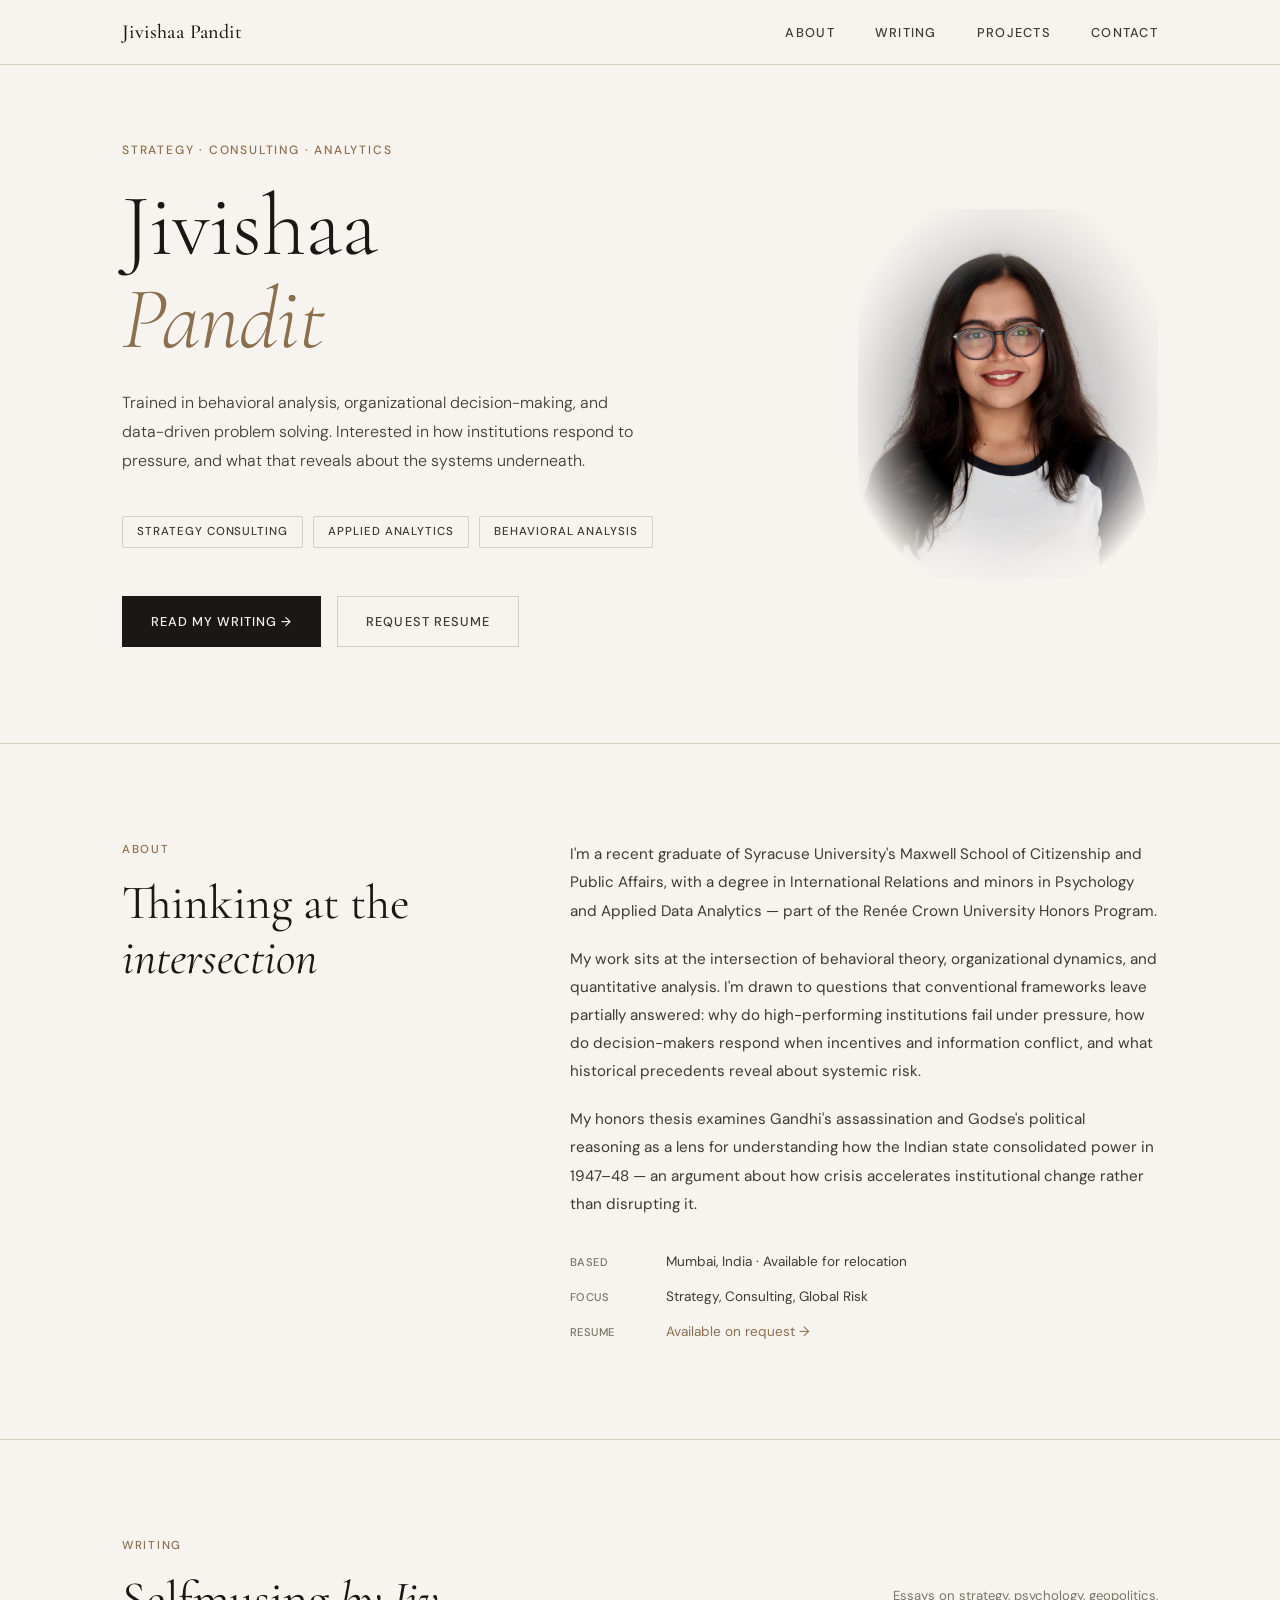
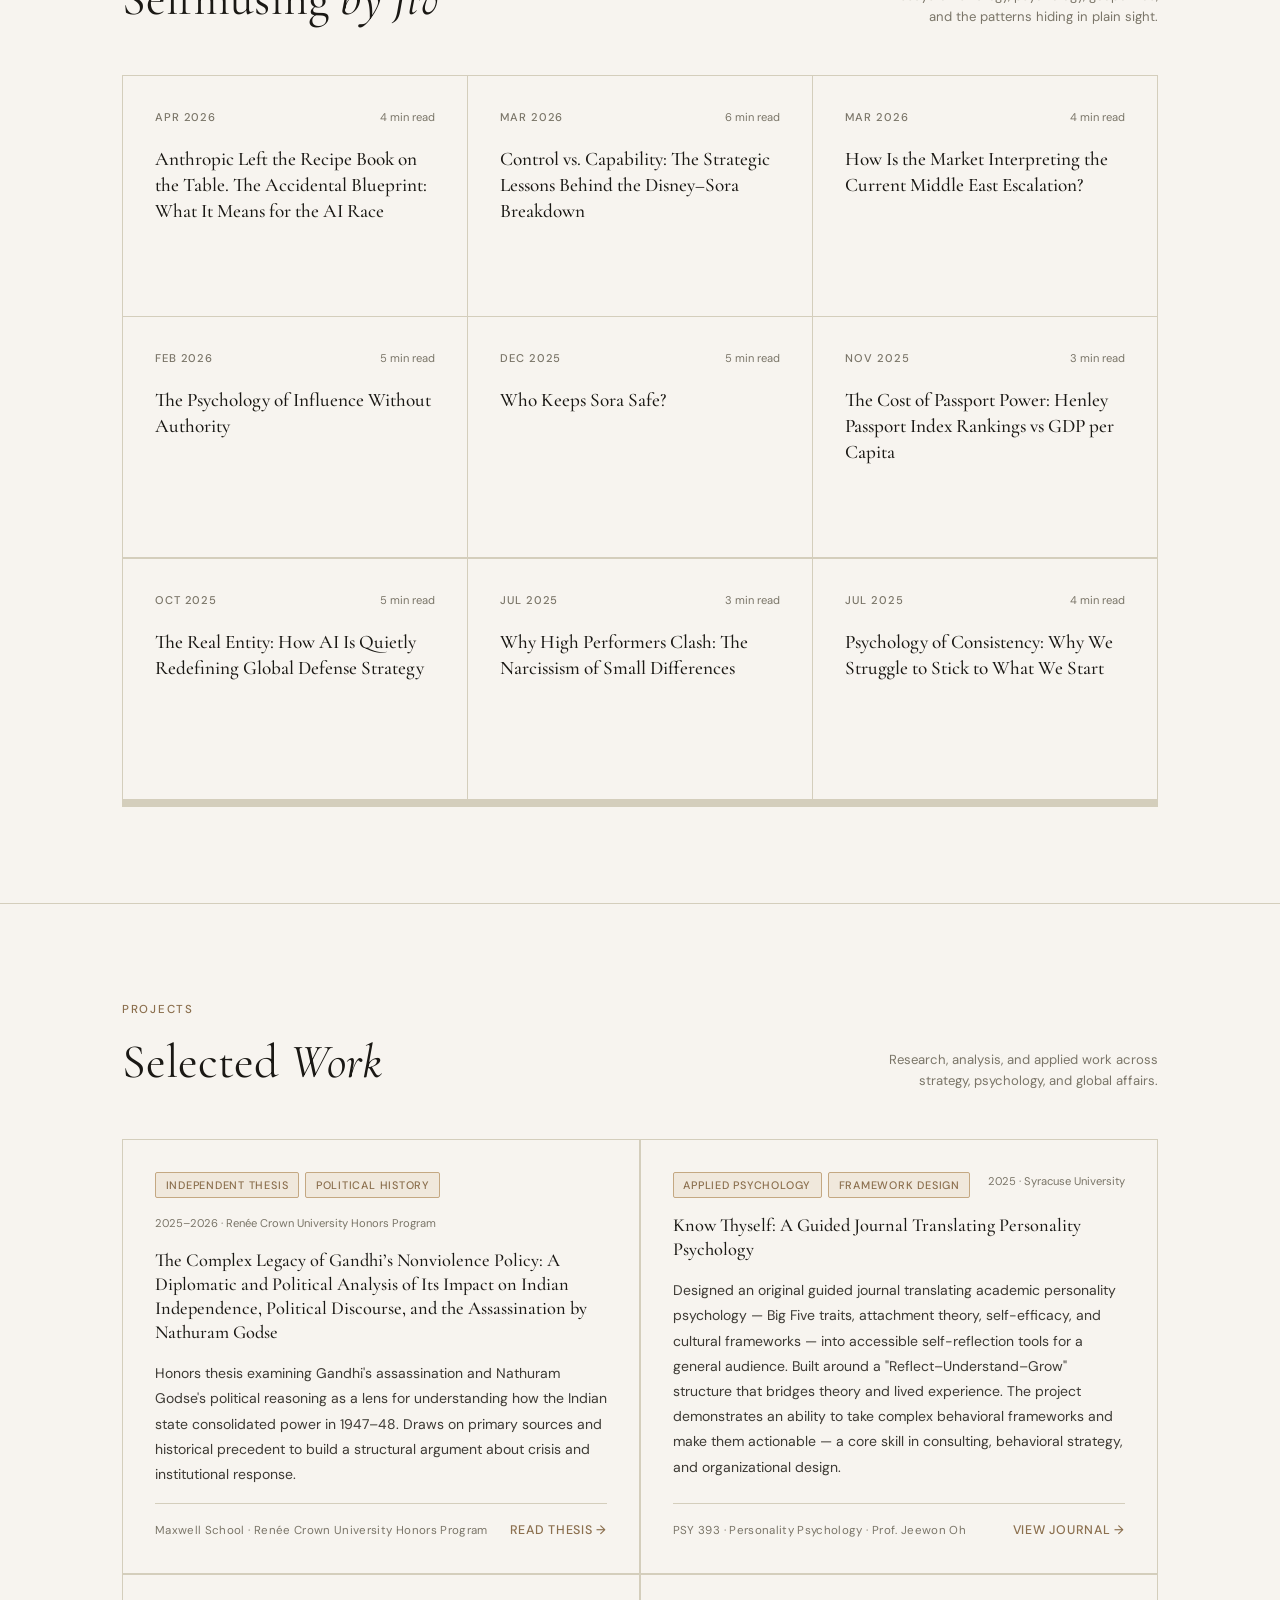
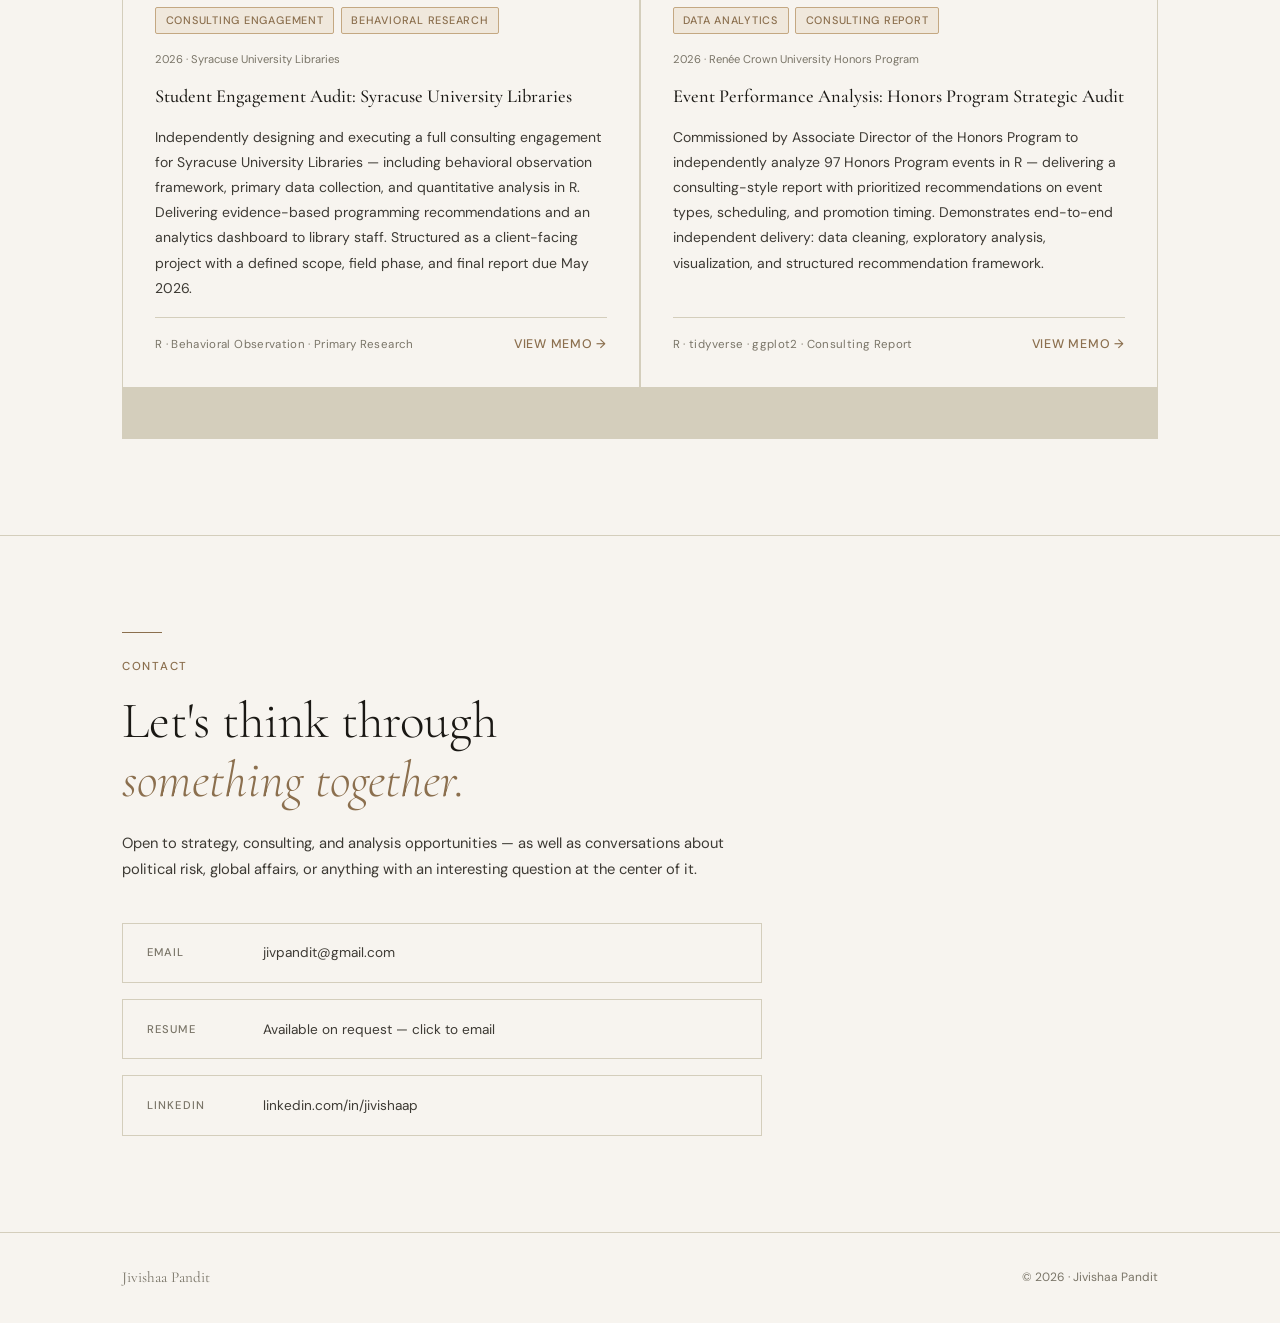
==== index.html @ 37dfadb3 "Update index.html" ====
<!DOCTYPE html>
<html lang="en">
<head>
  <meta charset="UTF-8" />
  <meta name="viewport" content="width=device-width, initial-scale=1.0" />
  <title>Jivishaa Pandit — Strategy, Consulting & Analytics</title>
  <meta name="description" content="Portfolio of Jivishaa Pandit — strategy, consulting, and global affairs analyst" />
  <link rel="stylesheet" href="style.css" />
</head>
<body>

  <!-- ── NAV ── -->
  <nav>
    <div class="nav-inner">
      <a class="nav-logo" href="index.html">Jivishaa Pandit</a>
      <ul class="nav-links">
        <li><a href="#about">About</a></li>
        <li><a href="#writing">Writing</a></li>
        <li><a href="#projects">Projects</a></li>
        <li><a href="#contact">Contact</a></li>
      </ul>
    </div>
  </nav>

  <!-- ── HERO ── -->
  <section id="hero">
    <div class="container">
      <div style="display:flex; align-items:center; gap:2rem; flex-wrap:wrap;">
      <div style="flex:1; min-width:280px;">
      <p class="hero-eyebrow fade-up" data-delay="0">Strategy · Consulting · Analytics</p>
      <h1 class="hero-name fade-up" data-delay="80">
        Jivishaa<br /><em>Pandit</em>
      </h1>
      <p class="hero-descriptor fade-up" data-delay="160">
        Trained in behavioral analysis, organizational decision-making, and data-driven problem solving. Interested in how institutions respond to pressure, and what that reveals about the systems underneath.
      </p>
      <div class="hero-tags fade-up" data-delay="220">
        <span class="tag">Strategy Consulting</span>
        <span class="tag">Applied Analytics</span>
        <span class="tag">Behavioral Analysis</span>
      </div>
      <div class="hero-cta fade-up" data-delay="280">
        <a href="#writing" class="btn-primary">Read My Writing →</a>
        <a href="mailto:jivpandit@gmail.com?subject=Resume%20Request%20%E2%80%94%20Jivishaa%20Pandit&body=Hi%20Jivishaa%2C%0A%0AI%20came%20across%20your%20portfolio%20and%20would%20love%20to%20see%20your%20resume." class="btn-secondary">Request Resume</a>
      </div>
      </div>
      <div style="flex-shrink:0; position:relative; width:300px; height:370px;">
        <img src="jivishaa_pandit_headshot_website.png" alt="Jivishaa Pandit" style="width:100%; height:100%; object-fit:cover; object-position: center 9%; display:block;">
        <div style="position:absolute; inset:0; background: radial-gradient(ellipse at center, transparent 45%, #F7F4EF 80%);"></div>
      </div>
      </div>
    </div>
  </section>

  <!-- ── ABOUT ── -->
  <section id="about">
    <div class="container">
      <div class="about-grid">
        <div class="about-left">
          <p class="section-label fade-up">About</p>
          <h2 class="section-title fade-up">Thinking at the<br /><em>intersection</em></h2>
        </div>
        <div class="about-body fade-up">
          <p>
            I'm a recent graduate of Syracuse University's Maxwell School of Citizenship and Public Affairs, with a degree in International Relations and minors in Psychology and Applied Data Analytics — part of the Renée Crown University Honors Program.
          </p>
          <p>
            My work sits at the intersection of behavioral theory, organizational dynamics, and quantitative analysis. I'm drawn to questions that conventional frameworks leave partially answered: why do high-performing institutions fail under pressure, how do decision-makers respond when incentives and information conflict, and what historical precedents reveal about systemic risk.
          </p>
          <p>
            My honors thesis examines Gandhi's assassination and Godse's political reasoning as a lens for understanding how the Indian state consolidated power in 1947–48 — an argument about how crisis accelerates institutional change rather than disrupting it.
          </p>
          <div class="about-meta">
            <div class="meta-item">
              <span class="meta-key">Based</span>
              <span class="meta-val">Mumbai, India · Available for relocation</span>
            </div>
            <div class="meta-item">
              <span class="meta-key">Focus</span>
              <span class="meta-val">Strategy, Consulting, Global Risk</span>
            </div>
            <div class="meta-item">
              <span class="meta-key">Resume</span>
              <span class="meta-val"><a href="mailto:jivpandit@gmail.com?subject=Resume%20Request%20%E2%80%94%20Jivishaa%20Pandit&body=Hi%20Jivishaa%2C%0A%0AI%20came%20across%20your%20portfolio%20and%20would%20love%20to%20see%20your%20resume." style="color: var(--accent); text-decoration: none;">Available on request →</a></span>
            </div>
          </div>
        </div>
      </div>
    </div>
  </section>

  <!-- ── WRITING ── -->
  <section id="writing">
    <div class="container">
      <div class="writing-header">
        <div class="writing-header-left">
          <p class="section-label">Writing</p>
          <h2 class="section-title">Selfmusing <em>by Jiv</em></h2>
        </div>
        <p style="font-size: 0.82rem; color: var(--ink-light); max-width: 280px; text-align: right; line-height: 1.6;">
          Essays on strategy, psychology, geopolitics, and the patterns hiding in plain sight.
        </p>
      </div>

      <!-- EQUAL-SIZE CARD GRID — ADD NEW POSTS HERE -->
      <div class="posts-grid-scroll">
      <div class="posts-grid">
        
        <a class="post-card" href="anthropic-accidental-blueprint.html">
          <div class="post-card-meta">
            <span class="post-date">Apr 2026</span>
            <span class="post-read-time">4 min read</span>
          </div>
          <h3 class="post-title">Anthropic Left the Recipe Book on the Table. The Accidental Blueprint: What It Means for the AI Race</h3>
          <span class="post-arrow">→</span>
        </a>
        
        <a class="post-card" href="disney-sora-breakdown.html">
          <div class="post-card-meta">
            <span class="post-date">Mar 2026</span>
            <span class="post-read-time">6 min read</span>
          </div>
          <h3 class="post-title">Control vs. Capability: The Strategic Lessons Behind the Disney–Sora Breakdown</h3>
          <span class="post-arrow">→</span>
        </a>

        <a class="post-card" href="middle-east-market.html">
          <div class="post-card-meta">
            <span class="post-date">Mar 2026</span>
            <span class="post-read-time">4 min read</span>
          </div>
          <h3 class="post-title">How Is the Market Interpreting the Current Middle East Escalation?</h3>
          <span class="post-arrow">→</span>
        </a>

        <a class="post-card" href="influence-without-authority.html">
          <div class="post-card-meta">
            <span class="post-date">Feb 2026</span>
            <span class="post-read-time">5 min read</span>
          </div>
          <h3 class="post-title">The Psychology of Influence Without Authority</h3>
          <span class="post-arrow">→</span>
        </a>

        <a class="post-card" href="who-keeps-sora-safe.html">
          <div class="post-card-meta">
            <span class="post-date">Dec 2025</span>
            <span class="post-read-time">5 min read</span>
          </div>
          <h3 class="post-title">Who Keeps Sora Safe?</h3>
          <span class="post-arrow">→</span>
        </a>

        <a class="post-card" href="passport-power.html">
          <div class="post-card-meta">
            <span class="post-date">Nov 2025</span>
            <span class="post-read-time">3 min read</span>
          </div>
          <h3 class="post-title">The Cost of Passport Power: Henley Passport Index Rankings vs GDP per Capita</h3>
          <span class="post-arrow">→</span>
        </a>

        <a class="post-card" href="ai-defense-strategy.html">
          <div class="post-card-meta">
            <span class="post-date">Oct 2025</span>
            <span class="post-read-time">5 min read</span>
          </div>
          <h3 class="post-title">The Real Entity: How AI Is Quietly Redefining Global Defense Strategy</h3>
          <span class="post-arrow">→</span>
        </a>

        <a class="post-card" href="high-performers-clash.html">
          <div class="post-card-meta">
            <span class="post-date">Jul 2025</span>
            <span class="post-read-time">3 min read</span>
          </div>
          <h3 class="post-title">Why High Performers Clash: The Narcissism of Small Differences</h3>
          <span class="post-arrow">→</span>
        </a>

        <a class="post-card" href="psychology-of-consistency.html">
          <div class="post-card-meta">
            <span class="post-date">Jul 2025</span>
            <span class="post-read-time">4 min read</span>
          </div>
          <h3 class="post-title">Psychology of Consistency: Why We Struggle to Stick to What We Start</h3>
          <span class="post-arrow">→</span>
        </a>

        <a class="post-card" href="data-science-decoded.html">
          <div class="post-card-meta">
            <span class="post-date">May 2025</span>
            <span class="post-read-time">2 min read</span>
          </div>
          <h3 class="post-title">Data Science Decoded: How It Shapes Your Day and Why I'm Hooked</h3>
          <span class="post-arrow">→</span>
        </a>

        <a class="post-card" href="sobhraj.html">
          <div class="post-card-meta">
            <span class="post-date">May 2025</span>
            <span class="post-read-time">4 min read</span>
          </div>
          <h3 class="post-title">Sobhraj's Game: How Flawed Systems Fuel Global Risk</h3>
          <span class="post-arrow">→</span>
        </a>

        <a class="post-card" href="why-i-started.html">
          <div class="post-card-meta">
            <span class="post-date">May 2025</span>
            <span class="post-read-time">1 min read</span>
          </div>
          <h3 class="post-title">Why I Started This Blog</h3>
          <span class="post-arrow">→</span>
        </a>
      
      </div>
      </div><!-- END POSTS GRID -->

    </div>
  </section>

  <!-- ── PROJECTS ── -->
  <section id="projects">
    <div class="container">
      <div class="writing-header">
        <div class="writing-header-left">
          <p class="section-label">Projects</p>
          <h2 class="section-title">Selected <em>Work</em></h2>
        </div>
        <p style="font-size: 0.82rem; color: var(--ink-light); max-width: 280px; text-align: right; line-height: 1.6;">
          Research, analysis, and applied work across strategy, psychology, and global affairs.
        </p>
      </div>
      
      <div class="projects-grid-scroll">
      <div class="projects-grid">
        
        <!-- PROJECT 1 — HONORS THESIS -->
        <div class="project-card fade-up">
          <div class="project-card-top">
            <div class="project-meta-row">
              <span class="project-tag">Independent Thesis</span>
              <span class="project-tag">Political History</span>
            </div>
            <span class="project-year">2025–2026 · Renée Crown University Honors Program</span>
          </div>
          <h3 class="project-title">The Complex Legacy of Gandhi’s Nonviolence Policy: A Diplomatic and Political Analysis of Its Impact on Indian Independence, Political Discourse, and the Assassination by Nathuram Godse</h3>
          <p class="project-desc">Honors thesis examining Gandhi's assassination and Nathuram Godse's political reasoning as a lens for understanding how the Indian state consolidated power in 1947–48. Draws on primary sources and historical precedent to build a structural argument about crisis and institutional response.</p>
          <div class="project-footer" style="display:flex; justify-content:space-between; align-items:center; flex-wrap:wrap; gap:0.5rem;">
            <span class="project-course">Maxwell School · Renée Crown University Honors Program</span>
            <a href="jivishaa-pandit-honors-senior-thesis.pdf" target="_blank" rel="noopener" class="project-link">Read Thesis →</a>
          </div>
        </div>

        <!-- PROJECT 2 — KNOW THYSELF -->
        <div class="project-card fade-up">
          <div class="project-card-top">
            <div class="project-meta-row">
              <span class="project-tag">Applied Psychology</span>
              <span class="project-tag">Framework Design</span>
            </div>
            <span class="project-year">2025 · Syracuse University</span>
          </div>
          <h3 class="project-title">Know Thyself: A Guided Journal Translating Personality Psychology</h3>
          <p class="project-desc">Designed an original guided journal translating academic personality psychology — Big Five traits, attachment theory, self-efficacy, and cultural frameworks — into accessible self-reflection tools for a general audience. Built around a "Reflect–Understand–Grow" structure that bridges theory and lived experience. The project demonstrates an ability to take complex behavioral frameworks and make them actionable — a core skill in consulting, behavioral strategy, and organizational design.</p>
          <div class="project-footer" style="display:flex; justify-content:space-between; align-items:center; flex-wrap:wrap; gap:0.5rem;">
            <span class="project-course">PSY 393 · Personality Psychology · Prof. Jeewon Oh</span>
            <a href="know-thyself-journal.pdf" target="_blank" rel="noopener" class="project-link">View Journal →</a>
          </div>
        </div>

        <!-- PROJECT 3 — LIBRARIES ENGAGEMENT AUDIT -->
        <div class="project-card fade-up">
          <div class="project-card-top">
            <div class="project-meta-row">
              <span class="project-tag">Consulting Engagement</span>
              <span class="project-tag">Behavioral Research</span>
            </div>
            <span class="project-year">2026 · Syracuse University Libraries</span>
          </div>
          <h3 class="project-title">Student Engagement Audit: Syracuse University Libraries</h3>
          <p class="project-desc">Independently designing and executing a full consulting engagement for Syracuse University Libraries — including behavioral observation framework, primary data collection, and quantitative analysis in R. Delivering evidence-based programming recommendations and an analytics dashboard to library staff. Structured as a client-facing project with a defined scope, field phase, and final report due May 2026.</p>
          <div class="project-footer" style="display:flex; justify-content:space-between; align-items:center; flex-wrap:wrap; gap:0.5rem;">
            <span class="project-course">R · Behavioral Observation · Primary Research</span>
            <a href="su-libraries-audit-memo.pdf" target="_blank" rel="noopener" class="project-link">View Memo →</a>
          </div>
        </div>
          
        <!-- PROJECT 4 — HONORS EVENT ANALYTICS -->
        <div class="project-card fade-up">
          <div class="project-card-top">
            <div class="project-meta-row">
              <span class="project-tag">Data Analytics</span>
              <span class="project-tag">Consulting Report</span>
            </div>
            <span class="project-year">2026 · Renée Crown University Honors Program</span>
          </div>
          <h3 class="project-title">Event Performance Analysis: Honors Program Strategic Audit</h3>
          <p class="project-desc">Commissioned by Associate Director of the Honors Program to independently analyze 97 Honors Program events in R — delivering a consulting-style report with prioritized recommendations on event types, scheduling, and promotion timing. Demonstrates end-to-end independent delivery: data cleaning, exploratory analysis, visualization, and structured recommendation framework.</p>
          <div class="project-footer" style="display:flex; justify-content:space-between; align-items:center; flex-wrap:wrap; gap:0.5rem;">
            <span class="project-course">R · tidyverse · ggplot2 · Consulting Report</span>
            <a href="honors-program-strategic-audit-memo.pdf" target="_blank" rel="noopener" class="project-link">View Memo →</a>
          </div>
        </div>

        <!-- PROJECT 5 — ARSENAL -->
        <div class="project-card fade-up">
          <div class="project-card-top">
            <div class="project-meta-row">
              <span class="project-tag">Data Analytics</span>
              <span class="project-tag">Sports Strategy</span>
            </div>
            <span class="project-year">2026 · Syracuse University</span>
          </div>
          <h3 class="project-title">Arsenal FC: Performance Analytics & Strategic Analysis</h3>
          <p class="project-desc">Applying data analytics and strategic frameworks to analyze Arsenal FC's performance patterns, competitive positioning, and decision-making. Project in progress.</p>
          <div class="project-footer">
            <span class="project-course">Applied Data Analytics</span>
          </div>
        </div>

        <!-- PROJECT 6 — CONSCIENTIOUSNESS -->
        <div class="project-card fade-up">
          <div class="project-card-top">
            <div class="project-meta-row">
              <span class="project-tag">Quantitative Research</span>
              <span class="project-tag">Organizational Behavior</span>
            </div>
            <span class="project-year">2026 · Syracuse University</span>
          </div>
          <h3 class="project-title">Conscientiousness & Work Outcomes: A Quantitative Study</h3>
          <p class="project-desc">Quantitative research examining the relationship between conscientiousness as a personality trait and measurable work outcomes — exploring implications for hiring, team composition, and organizational performance. Project in progress.</p>
          <div class="project-footer">
            <span class="project-course">Personality Psychology · Applied Analytics</span>
          </div>
        </div>

        <!-- PROJECT 7 — IST 414 -->
        <div class="project-card fade-up">
          <div class="project-card-top">
            <div class="project-meta-row">
              <span class="project-tag">Mixed-Methods Research</span>
              <span class="project-tag">Strategic Analysis</span>
            </div>
            <span class="project-year">2025 · Syracuse University</span>
          </div>
          <h3 class="project-title">AI as a Mental Health Aid: Is ChatGPT a Viable Therapeutic Tool?</h3>
          <p class="project-desc">Led a multi-phase research project examining whether ChatGPT can serve as a viable mental health aid. Conducted live behavioral observations and semi-structured interviews with 8 participants, performing thematic analysis to identify where AI creates value versus where it fails users. Key recommendation: a hybrid human-AI care model offers the highest-viability path for closing mental health access gaps, with AI positioned for triage and emotional regulation, not therapeutic replacement.</p>
          <div class="project-footer">
            <span class="project-course">IST 414 · Qualitative Research · Experimental Design · Thematic Analysis</span>
          </div>
        </div>

        <!-- PROJECT 8 — POLICY MEMO -->
        <div class="project-card fade-up">
          <div class="project-card-top">
            <div class="project-meta-row">
              <span class="project-tag">Policy Analysis</span>
              <span class="project-tag">Crisis Strategy</span>
            </div>
            <span class="project-year">2025 · Maxwell School</span>
          </div>
          <h3 class="project-title">Senkaku/Diaoyu Crisis: Dual-Track De-Escalation Strategy</h3>
          <p class="project-desc">Simulated as China's Ministry of Foreign Affairs team, developed a structured policy response to a scenario of maritime collision near the disputed Senkaku/Diaoyu Islands that resulted in the detention of thirteen Chinese fishermen. Proposed a dual-track strategy combining firm diplomatic protest with a cooperative crisis-management mechanism — balancing sovereignty claims, domestic nationalist pressure, and the risk of military escalation with Japan and the United States. Presented to Professor Chengzhi Yin (Assistant Professor, Political Science Department) with full justification of policy tools, trade-offs, and alternatives considered.</p>
          <div class="project-footer">
            <span class="project-course">Foreign Affairs Simulation · Diplomatic Strategy · IR Theory</span>
          </div>
        </div>
        
        <!-- PROJECT 9 — LUMIERE -->
        <div class="project-card fade-up">
          <div class="project-card-top">
            <div class="project-meta-row">
              <span class="project-tag">Independent Research</span>
              <span class="project-tag">Psychology</span>
            </div>
            <span class="project-year">2022 · Lumiere Education</span>
          </div>
          <h3 class="project-title">ODD/CD in Youth as Predictors of Adult Criminal Behavior</h3>
          <p class="project-desc">Conducted an independent literature review examining the psychological link between Oppositional Defiant Disorder, Conduct Disorder, and future criminal activity — exploring how childhood behavioral disorders, parenting dynamics, and systemic failures in criminal justice interact. Mentored by a researcher from the University of Oxford. Presented findings at the Lumiere Research Symposium. Argues that legal frameworks must evolve to account for mental health diagnosis in assessing criminal responsibility.</p>
          <div class="project-footer">
            <a href="https://youtu.be/EIYmjg9Sgow?si=wepLAY1d5FMeHIfd" target="_blank" rel="noopener" class="project-link">Watch Symposium Presentation →</a>
          </div>
        </div>
      </div>
      </div>
    </div>
  </section>

  <!-- ── CONTACT ── -->
  <section id="contact">
    <div class="container">
      <div class="contact-inner">
        <div class="rule fade-up"></div>
        <p class="section-label fade-up">Contact</p>
        <h2 class="contact-headline fade-up">Let's think through<br /><em>something together.</em></h2>
        <p class="contact-sub fade-up">
          Open to strategy, consulting, and analysis opportunities — as well as conversations about political risk, global affairs, or anything with an interesting question at the center of it.
        </p>
        <div class="contact-links fade-up">
          <!-- EMAIL — opens default mail app with your address pre-filled -->
          <a class="contact-row" href="mailto:jivpandit@gmail.com">
            <span class="contact-row-label">Email</span>
            <span class="contact-row-value">jivpandit@gmail.com</span>
          </a>
          <!-- RESUME REQUEST — opens mail with subject pre-filled -->
          <a class="contact-row" href="mailto:jivpandit@gmail.com?subject=Resume%20Request%20%E2%80%94%20Jivishaa%20Pandit&body=Hi%20Jivishaa%2C%0A%0AI%20came%20across%20your%20portfolio%20and%20would%20love%20to%20see%20your%20resume.">
            <span class="contact-row-label">Resume</span>
            <span class="contact-row-value">Available on request — click to email</span>
          </a>
          <!-- LINKEDIN -->
          <a class="contact-row" href="https://linkedin.com/in/jivishaap" target="_blank" rel="noopener">
            <span class="contact-row-label">LinkedIn</span>
            <span class="contact-row-value">linkedin.com/in/jivishaap</span>
          </a>
        </div>
      </div>
    </div>
  </section>

  <!-- ── FOOTER ── -->
  <footer>
    <div class="container">
      <div class="footer-inner">
        <span class="footer-name">Jivishaa Pandit</span>
        <span class="footer-copy">© 2026 · Jivishaa Pandit</span>
      </div>
    </div>
  </footer>

  <script src="main.js"></script>
</body>
</html>
---- style.css ----
/* ============================================
   JIVISHAA PANDIT — PORTFOLIO
   Design: Warm Ivory Editorial
   ============================================ */

@import url('https://fonts.googleapis.com/css2?family=Cormorant+Garamond:ital,wght@0,300;0,400;0,500;0,600;1,300;1,400&family=DM+Sans:wght@300;400;500&display=swap');

:root {
  --ivory: #F7F4EF;
  --ivory-dark: #EDE9E1;
  --ink: #1A1814;
  --ink-mid: #3D3A34;
  --ink-light: #7A7568;
  --accent: #8B6F4E;
  --accent-light: #C4A882;
  --accent-pale: #F0E8DC;
  --rule: #D4CEBC;
  --white: #FFFFFF;

  --font-display: 'Cormorant Garamond', Georgia, serif;
  --font-body: 'DM Sans', sans-serif;

  --max-width: 1100px;
  --section-gap: 6rem;
}

*, *::before, *::after {
  box-sizing: border-box;
  margin: 0;
  padding: 0;
}

html {
  scroll-behavior: smooth;
}

body {
  background: var(--ivory);
  color: var(--ink);
  font-family: var(--font-body);
  font-size: 16px;
  line-height: 1.7;
  -webkit-font-smoothing: antialiased;
}

/* ── UTILITY ── */
.container {
  max-width: var(--max-width);
  margin: 0 auto;
  padding: 0 2rem;
}

.rule {
  width: 40px;
  height: 1px;
  background: var(--accent);
  margin-bottom: 1.5rem;
}

/* ── NAV ── */
nav {
  position: fixed;
  top: 0;
  left: 0;
  right: 0;
  z-index: 100;
  background: rgba(247, 244, 239, 0.92);
  backdrop-filter: blur(8px);
  border-bottom: 1px solid var(--rule);
}

.nav-inner {
  max-width: var(--max-width);
  margin: 0 auto;
  padding: 0 2rem;
  height: 64px;
  display: flex;
  align-items: center;
  justify-content: space-between;
}

.nav-logo {
  font-family: var(--font-display);
  font-size: 1.25rem;
  font-weight: 500;
  color: var(--ink);
  text-decoration: none;
  letter-spacing: 0.02em;
}

.nav-links {
  display: flex;
  gap: 2.5rem;
  list-style: none;
}

.nav-links a {
  font-family: var(--font-body);
  font-size: 0.8rem;
  font-weight: 500;
  letter-spacing: 0.1em;
  text-transform: uppercase;
  color: var(--ink-mid);
  text-decoration: none;
  transition: color 0.2s;
}

.nav-links a:hover {
  color: var(--accent);
}

/* ── HERO ── */
#hero {
  padding-top: 140px;
  padding-bottom: var(--section-gap);
  border-bottom: 1px solid var(--rule);
}

.hero-eyebrow {
  font-family: var(--font-body);
  font-size: 0.75rem;
  font-weight: 500;
  letter-spacing: 0.15em;
  text-transform: uppercase;
  color: var(--accent);
  margin-bottom: 1.25rem;
}

.hero-name {
  font-family: var(--font-display);
  font-size: clamp(3rem, 7vw, 5.5rem);
  font-weight: 300;
  line-height: 1.05;
  letter-spacing: -0.01em;
  color: var(--ink);
  margin-bottom: 1.5rem;
}

.hero-name em {
  font-style: italic;
  color: var(--accent);
}

.hero-descriptor {
  font-family: var(--font-body);
  font-size: 1rem;
  font-weight: 300;
  color: var(--ink-mid);
  max-width: 520px;
  line-height: 1.8;
  margin-bottom: 2.5rem;
}

.hero-tags {
  display: flex;
  flex-wrap: wrap;
  gap: 0.6rem;
  margin-bottom: 3rem;
}

.tag {
  font-size: 0.72rem;
  font-weight: 500;
  letter-spacing: 0.08em;
  text-transform: uppercase;
  color: var(--ink-mid);
  border: 1px solid var(--rule);
  padding: 0.35rem 0.9rem;
  border-radius: 2px;
  background: transparent;
}

.hero-cta {
  display: flex;
  gap: 1rem;
  align-items: center;
  flex-wrap: wrap;
}

.btn-primary {
  display: inline-flex;
  align-items: center;
  gap: 0.5rem;
  background: var(--ink);
  color: var(--ivory);
  font-family: var(--font-body);
  font-size: 0.8rem;
  font-weight: 500;
  letter-spacing: 0.08em;
  text-transform: uppercase;
  text-decoration: none;
  padding: 0.85rem 1.75rem;
  border: 1px solid var(--ink);
  transition: background 0.2s, color 0.2s;
}

.btn-primary:hover {
  background: var(--accent);
  border-color: var(--accent);
}

.btn-secondary {
  display: inline-flex;
  align-items: center;
  gap: 0.5rem;
  background: transparent;
  color: var(--ink-mid);
  font-family: var(--font-body);
  font-size: 0.8rem;
  font-weight: 500;
  letter-spacing: 0.08em;
  text-transform: uppercase;
  text-decoration: none;
  padding: 0.85rem 1.75rem;
  border: 1px solid var(--rule);
  transition: border-color 0.2s, color 0.2s;
}

.btn-secondary:hover {
  border-color: var(--accent);
  color: var(--accent);
}

/* ── ABOUT ── */
#about {
  padding: var(--section-gap) 0;
  border-bottom: 1px solid var(--rule);
}

.about-grid {
  display: grid;
  grid-template-columns: 1fr 1.6fr;
  gap: 5rem;
  align-items: start;
}

.section-label {
  font-family: var(--font-body);
  font-size: 0.72rem;
  font-weight: 500;
  letter-spacing: 0.15em;
  text-transform: uppercase;
  color: var(--accent);
  margin-bottom: 1rem;
}

.section-title {
  font-family: var(--font-display);
  font-size: clamp(2rem, 4vw, 3rem);
  font-weight: 400;
  line-height: 1.15;
  color: var(--ink);
}

.section-title em {
  font-style: italic;
}

.about-body p {
  font-size: 0.95rem;
  color: var(--ink-mid);
  margin-bottom: 1.25rem;
  line-height: 1.85;
}

.about-meta {
  margin-top: 2rem;
  display: flex;
  flex-direction: column;
  gap: 0.75rem;
}

.meta-item {
  display: flex;
  gap: 1rem;
  align-items: baseline;
  font-size: 0.85rem;
}

.meta-key {
  font-weight: 500;
  letter-spacing: 0.05em;
  text-transform: uppercase;
  font-size: 0.7rem;
  color: var(--ink-light);
  min-width: 80px;
}

.meta-val {
  color: var(--ink-mid);
}

/* ── WRITING ── */
#writing {
  padding: var(--section-gap) 0;
  border-bottom: 1px solid var(--rule);
}

.writing-header {
  display: flex;
  justify-content: space-between;
  align-items: flex-end;
  margin-bottom: 3rem;
}

.writing-header-left .section-title {
  margin-top: 0.5rem;
}

.posts-grid-scroll {
  max-height: 732px;
  overflow-y: auto;
  border: 1.5px solid var(--rule);
  scrollbar-width: thin;
  scrollbar-color: var(--accent-light) var(--ivory-dark);
}

.posts-grid-scroll::-webkit-scrollbar {
  width: 6px;
}

.posts-grid-scroll::-webkit-scrollbar-track {
  background: var(--ivory-dark);
}

.posts-grid-scroll::-webkit-scrollbar-thumb {
  background: var(--accent-light);
  border-radius: 3px;
}

/* EQUAL SIZE CARDS GRID */
.posts-grid {
  display: grid;
  grid-template-columns: repeat(3, 1fr);
  gap: 1.5px;
  background: var(--rule);
}

.post-card {
  background: var(--ivory);
  padding: 2rem;
  text-decoration: none;
  color: inherit;
  display: flex;
  flex-direction: column;
  min-height: 240px;
  transition: background 0.2s;
  cursor: pointer;
}

.post-card:hover {
  background: var(--accent-pale);
}

.post-card:hover .post-arrow {
  opacity: 1;
  transform: translateX(4px);
}

.post-card-meta {
  display: flex;
  justify-content: space-between;
  align-items: center;
  margin-bottom: 1.25rem;
}

.post-date {
  font-size: 0.7rem;
  font-weight: 500;
  letter-spacing: 0.08em;
  text-transform: uppercase;
  color: var(--ink-light);
}

.post-read-time {
  font-size: 0.7rem;
  color: var(--ink-light);
}

.post-title {
  font-family: var(--font-display);
  font-size: 1.2rem;
  font-weight: 500;
  line-height: 1.35;
  color: var(--ink);
  flex: 1;
  margin-bottom: 1.5rem;
}

.post-arrow {
  align-self: flex-end;
  font-size: 1rem;
  color: var(--accent);
  opacity: 0;
  transition: opacity 0.2s, transform 0.2s;
}

/* ── CONTACT ── */
#contact {
  padding: var(--section-gap) 0;
}

.contact-inner {
  max-width: 640px;
}

.contact-headline {
  font-family: var(--font-display);
  font-size: clamp(2rem, 4vw, 3.25rem);
  font-weight: 300;
  line-height: 1.15;
  margin-bottom: 1.25rem;
  color: var(--ink);
}

.contact-headline em {
  font-style: italic;
  color: var(--accent);
}

.contact-sub {
  font-size: 0.92rem;
  color: var(--ink-mid);
  margin-bottom: 2.5rem;
  line-height: 1.8;
}

.contact-links {
  display: flex;
  flex-direction: column;
  gap: 1rem;
}

.contact-row {
  display: flex;
  align-items: center;
  gap: 1rem;
  padding: 1.1rem 1.5rem;
  border: 1px solid var(--rule);
  text-decoration: none;
  color: var(--ink-mid);
  font-size: 0.85rem;
  transition: border-color 0.2s, color 0.2s, background 0.2s;
}

.contact-row:hover {
  border-color: var(--accent);
  color: var(--ink);
  background: var(--accent-pale);
}

.contact-row-label {
  font-size: 0.7rem;
  font-weight: 500;
  letter-spacing: 0.1em;
  text-transform: uppercase;
  color: var(--ink-light);
  min-width: 100px;
}

.contact-row-value {
  font-family: var(--font-body);
}

/* ── FOOTER ── */
footer {
  border-top: 1px solid var(--rule);
  padding: 2rem 0;
}

.footer-inner {
  display: flex;
  justify-content: space-between;
  align-items: center;
}

.footer-name {
  font-family: var(--font-display);
  font-size: 0.95rem;
  color: var(--ink-light);
}

.footer-copy {
  font-size: 0.75rem;
  color: var(--ink-light);
}

/* ── POST PAGE ── */
.post-page-wrap {
  padding-top: 120px;
  padding-bottom: var(--section-gap);
  max-width: 720px;
  margin: 0 auto;
  padding-left: 2rem;
  padding-right: 2rem;
}

.post-back {
  display: inline-flex;
  align-items: center;
  gap: 0.4rem;
  font-size: 0.78rem;
  font-weight: 500;
  letter-spacing: 0.08em;
  text-transform: uppercase;
  color: var(--ink-light);
  text-decoration: none;
  margin-bottom: 3rem;
  transition: color 0.2s;
}

.post-back:hover {
  color: var(--accent);
}

.post-page-eyebrow {
  font-size: 0.72rem;
  font-weight: 500;
  letter-spacing: 0.12em;
  text-transform: uppercase;
  color: var(--accent);
  margin-bottom: 1rem;
}

.post-page-title {
  font-family: var(--font-display);
  font-size: clamp(2rem, 5vw, 3.25rem);
  font-weight: 400;
  line-height: 1.1;
  color: var(--ink);
  margin-bottom: 1.5rem;
}

.post-page-meta {
  display: flex;
  gap: 2rem;
  font-size: 0.78rem;
  color: var(--ink-light);
  padding-bottom: 2rem;
  border-bottom: 1px solid var(--rule);
  margin-bottom: 2.5rem;
}

.post-page-body {
  font-size: 1rem;
  line-height: 1.9;
  color: var(--ink-mid);
}

.post-page-body p {
  margin-bottom: 1.5rem;
}

.post-page-body h2 {
  font-family: var(--font-display);
  font-size: 1.6rem;
  font-weight: 500;
  color: var(--ink);
  margin: 2.5rem 0 1rem;
}

.post-page-body h3 {
  font-size: 1rem;
  font-weight: 500;
  color: var(--ink);
  text-transform: uppercase;
  letter-spacing: 0.06em;
  margin: 2rem 0 0.75rem;
}

.post-page-body blockquote {
  border-left: 2px solid var(--accent);
  padding-left: 1.5rem;
  margin: 2rem 0;
  font-family: var(--font-display);
  font-size: 1.3rem;
  font-style: italic;
  color: var(--ink);
  line-height: 1.5;
}

.post-nav {
  display: flex;
  justify-content: space-between;
  margin-top: 4rem;
  padding-top: 2rem;
  border-top: 1px solid var(--rule);
  gap: 1rem;
}

.post-nav a {
  font-size: 0.78rem;
  font-weight: 500;
  letter-spacing: 0.06em;
  text-transform: uppercase;
  color: var(--ink-mid);
  text-decoration: none;
  transition: color 0.2s;
}

.post-nav a:hover {
  color: var(--accent);
}

/* ── PROJECTS ── */
#projects {
  padding: var(--section-gap) 0;
  border-bottom: 1px solid var(--rule);
}

.projects-grid-scroll {
  max-height: 900px;
  overflow-y: auto;
  border: 1.5px solid var(--rule);
  scrollbar-width: thin;
  scrollbar-color: var(--accent-light) var(--ivory-dark);
  position: relative;
}

.projects-grid-scroll::-webkit-scrollbar {
  width: 6px;
}

.projects-grid-scroll::-webkit-scrollbar-track {
  background: var(--ivory-dark);
}

.projects-grid-scroll::-webkit-scrollbar-thumb {
  background: var(--accent-light);
  border-radius: 3px;
}

.projects-grid {
  display: grid;
  grid-template-columns: repeat(2, 1fr);
  gap: 1.5px;
  background: var(--rule);
}

.project-card {
  background: var(--ivory);
  padding: 2rem;
  display: flex;
  flex-direction: column;
  gap: 1rem;
  transition: background 0.2s;
}

.project-card:hover {
  background: var(--accent-pale);
}

.project-card-top {
  display: flex;
  justify-content: space-between;
  align-items: flex-start;
  gap: 1rem;
  flex-wrap: wrap;
}

.project-meta-row {
  display: flex;
  flex-wrap: wrap;
  gap: 0.4rem;
  align-items: center;
}

.project-tag {
  font-size: 0.68rem;
  font-weight: 500;
  letter-spacing: 0.07em;
  text-transform: uppercase;
  color: var(--accent);
  border: 1px solid var(--accent-light);
  padding: 0.2rem 0.6rem;
  border-radius: 2px;
  background: var(--accent-pale);
}

.project-status-badge {
  font-size: 0.68rem;
  font-weight: 500;
  letter-spacing: 0.07em;
  text-transform: uppercase;
  color: var(--ivory);
  background: var(--ink-mid);
  padding: 0.2rem 0.6rem;
  border-radius: 2px;
}

.project-year {
  font-size: 0.7rem;
  color: var(--ink-light);
  white-space: nowrap;
  flex-shrink: 0;
}

.project-title {
  font-family: var(--font-display);
  font-size: 1.15rem;
  font-weight: 500;
  line-height: 1.3;
  color: var(--ink);
}

.project-desc {
  font-size: 0.875rem;
  color: var(--ink-mid);
  line-height: 1.8;
  flex: 1;
}

.project-footer {
  margin-top: auto;
  padding-top: 1rem;
  border-top: 1px solid var(--rule);
}

.project-course {
  font-size: 0.72rem;
  color: var(--ink-light);
  letter-spacing: 0.03em;
}

.project-link {
  font-size: 0.78rem;
  font-weight: 500;
  letter-spacing: 0.06em;
  text-transform: uppercase;
  color: var(--accent);
  text-decoration: none;
  transition: color 0.2s;
}

.project-link:hover {
  color: var(--ink);
}

@media (max-width: 800px) {
  .projects-grid {
    grid-template-columns: 1fr;
  }
}

/* ── ANIMATIONS ── */
.fade-up {
  opacity: 0;
  transform: translateY(20px);
  transition: opacity 0.6s ease, transform 0.6s ease;
}

.fade-up.visible {
  opacity: 1;
  transform: translateY(0);
}

/* ── RESPONSIVE ── */
@media (max-width: 900px) {
  .about-grid {
    grid-template-columns: 1fr;
    gap: 2.5rem;
  }
  .posts-grid {
    grid-template-columns: repeat(2, 1fr);
  }
  .writing-header {
    flex-direction: column;
    align-items: flex-start;
    gap: 1rem;
  }
}

@media (max-width: 600px) {
  .posts-grid {
    grid-template-columns: 1fr;
  }
  .nav-links {
    gap: 1.5rem;
  }
  .footer-inner {
    flex-direction: column;
    gap: 0.5rem;
    text-align: center;
  }
}
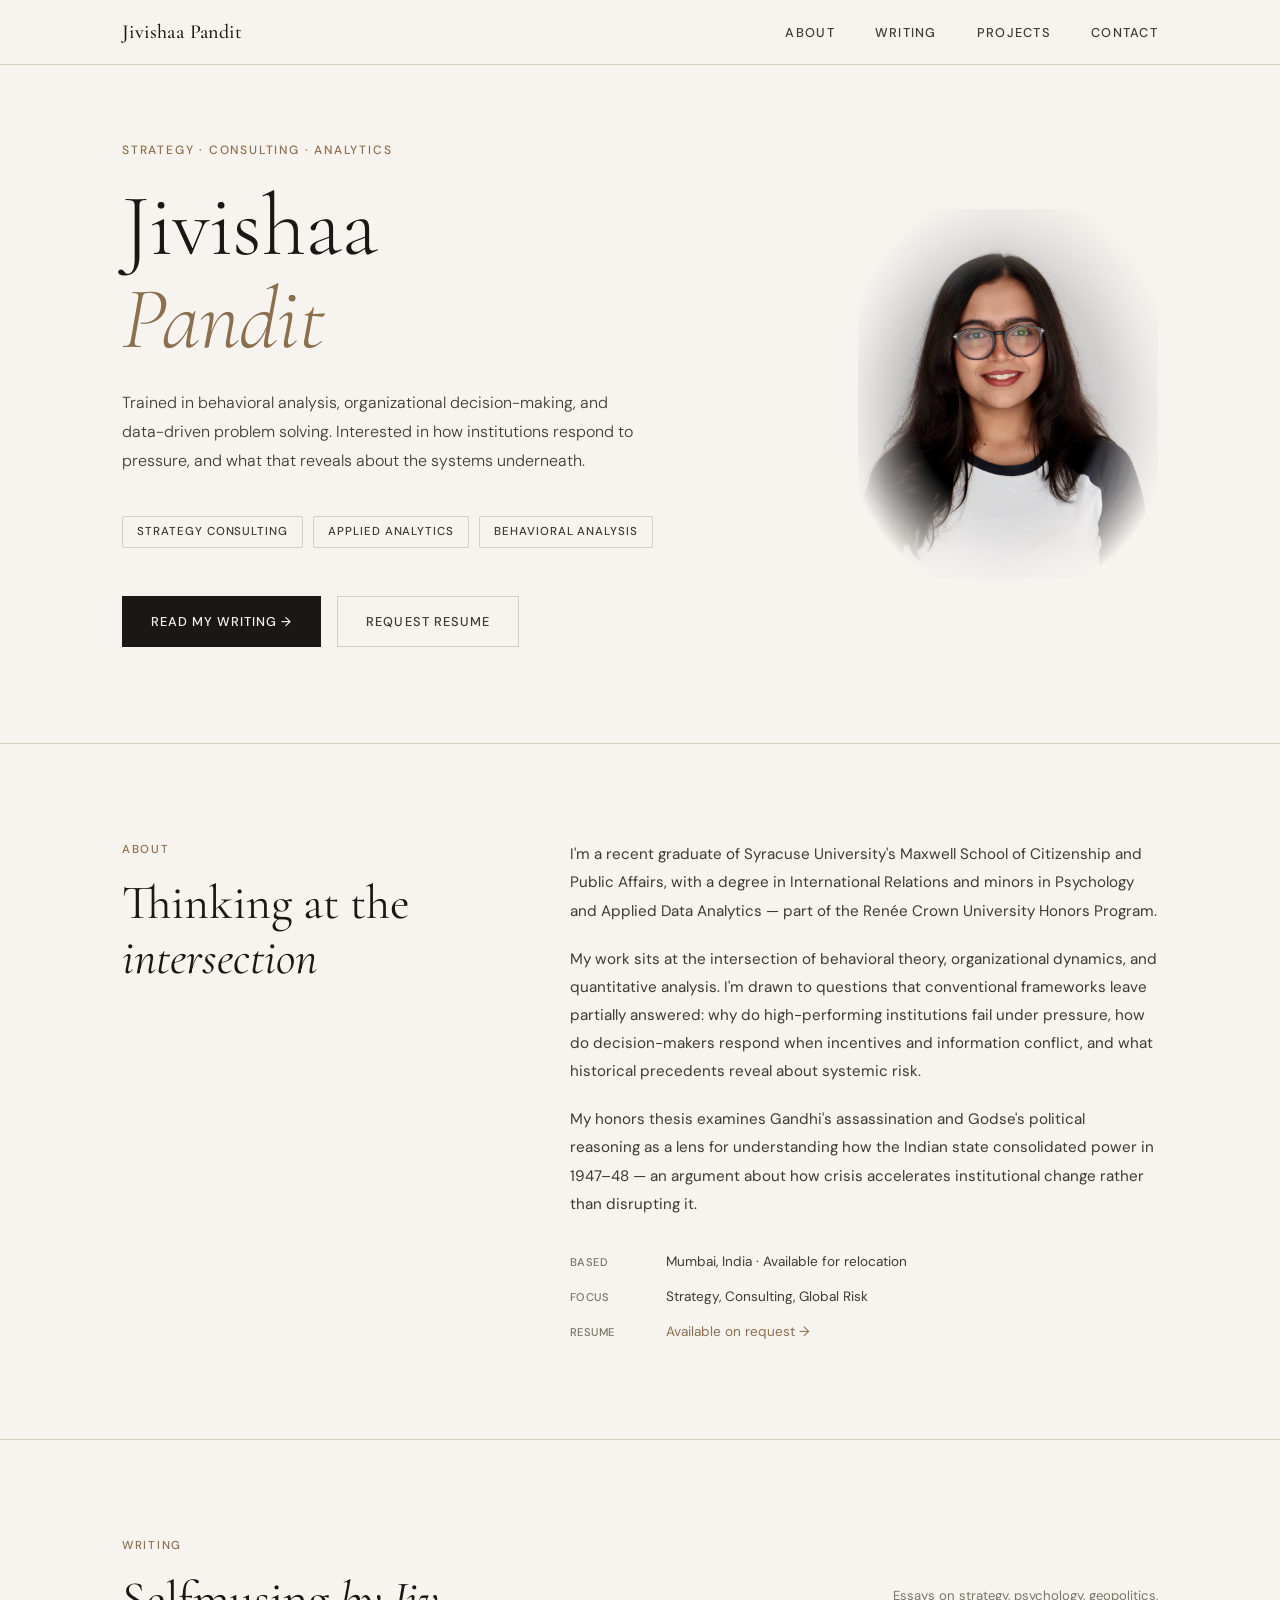
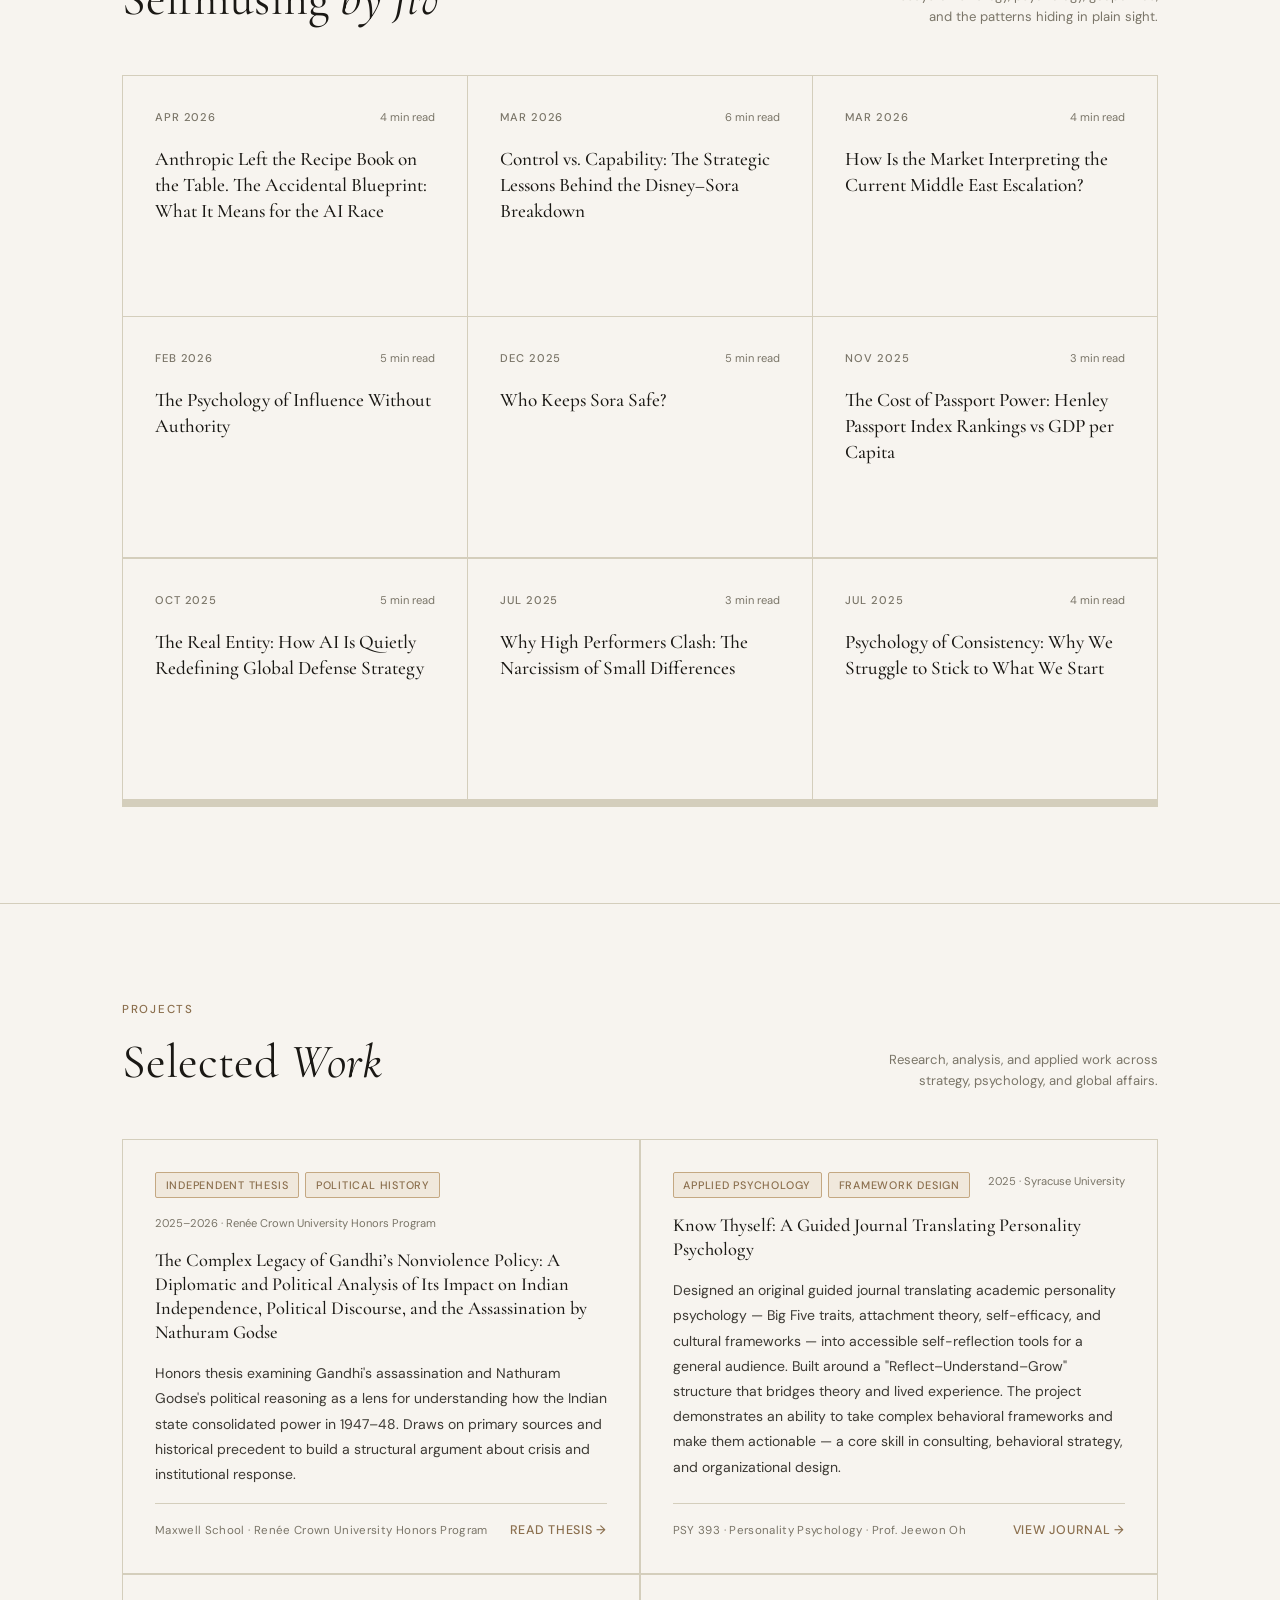
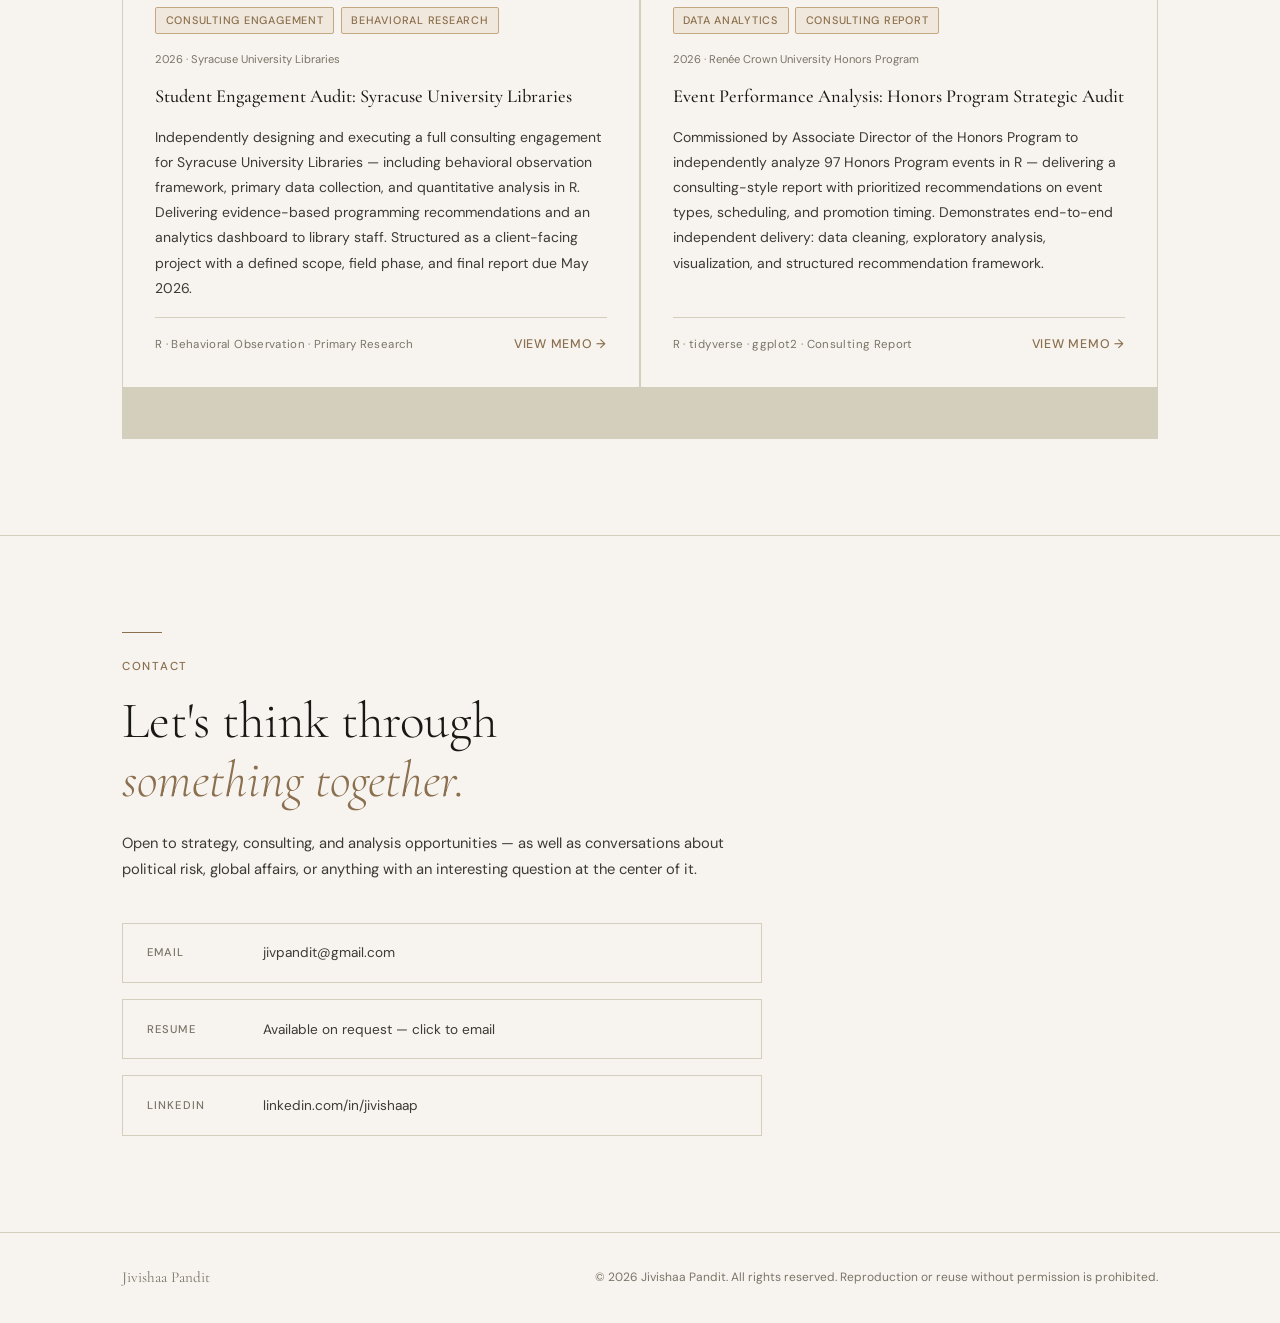
==== commit 1853978f: "Update index.html" ====
--- a/index.html
+++ b/index.html
@@ -315,8 +315,9 @@
           </div>
           <h3 class="project-title">Arsenal FC: Performance Analytics & Strategic Analysis</h3>
           <p class="project-desc">Applying data analytics and strategic frameworks to analyze Arsenal FC's performance patterns, competitive positioning, and decision-making. Project in progress.</p>
-          <div class="project-footer">
+          <div class="project-footer" style="display:flex; justify-content:space-between; align-items:center; flex-wrap:wrap; gap:0.5rem;">
             <span class="project-course">Applied Data Analytics</span>
+            <a href="arsenal-strategic-analysis-jivishaa-pandit.pdf" target="_blank" rel="noopener" class="project-link">View Poster →</a>
           </div>
         </div>
 
@@ -424,7 +425,7 @@
     <div class="container">
       <div class="footer-inner">
         <span class="footer-name">Jivishaa Pandit</span>
-        <span class="footer-copy">© 2026 · Jivishaa Pandit</span>
+        <span class="footer-copy">© 2026 Jivishaa Pandit. All rights reserved. Reproduction or reuse without permission is prohibited.</span>
       </div>
     </div>
   </footer>
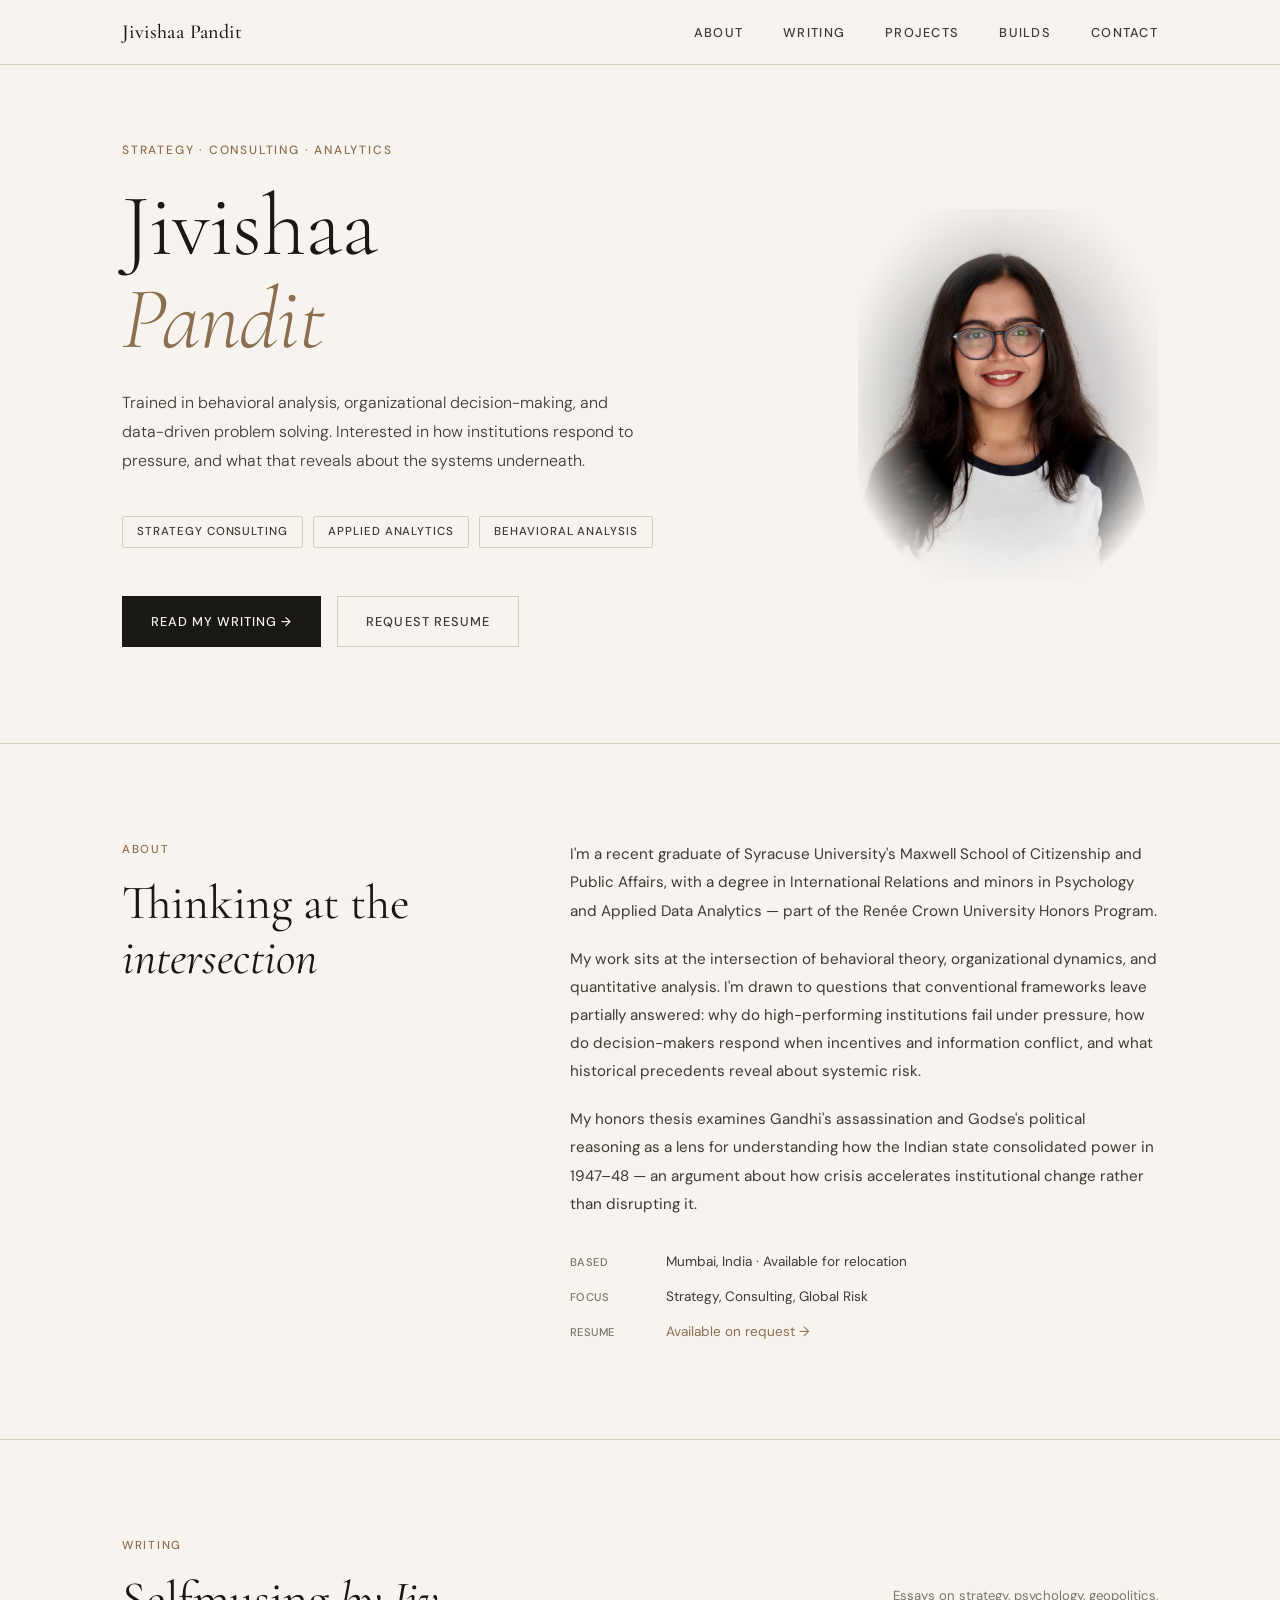
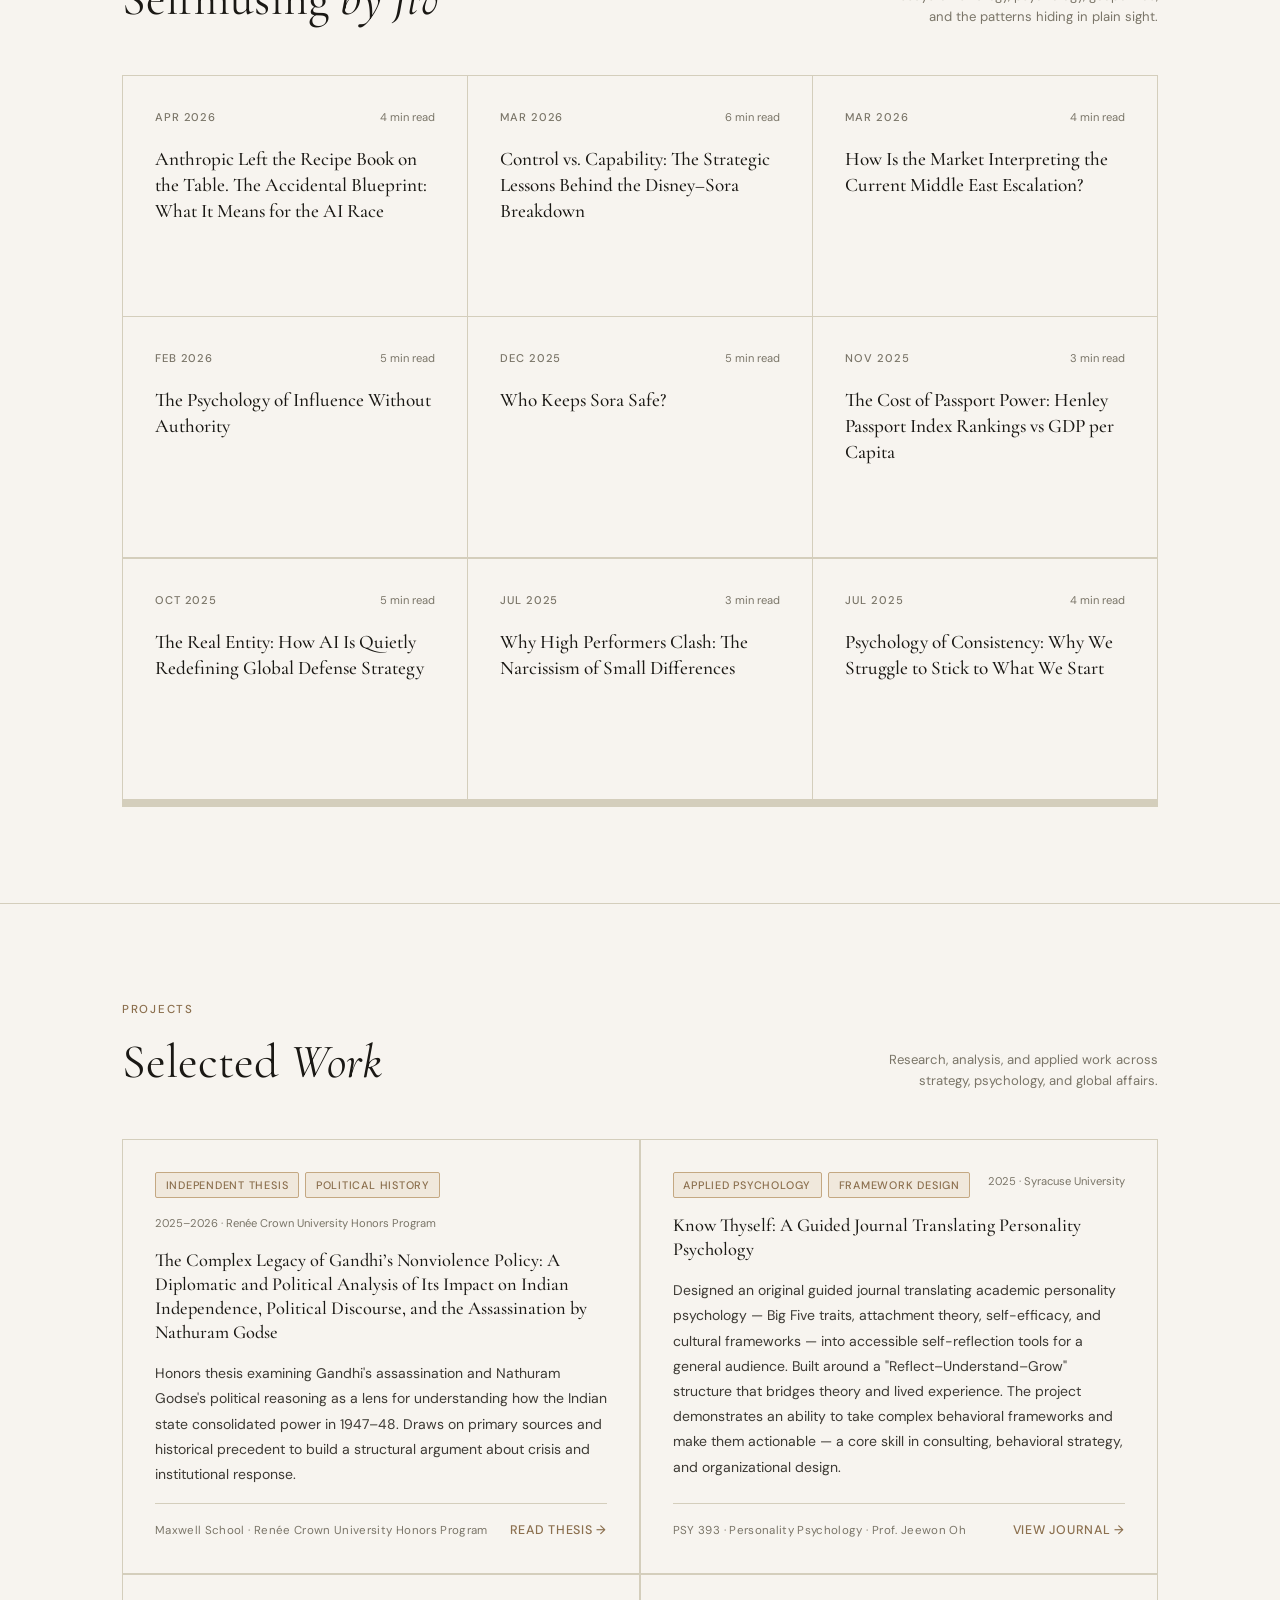
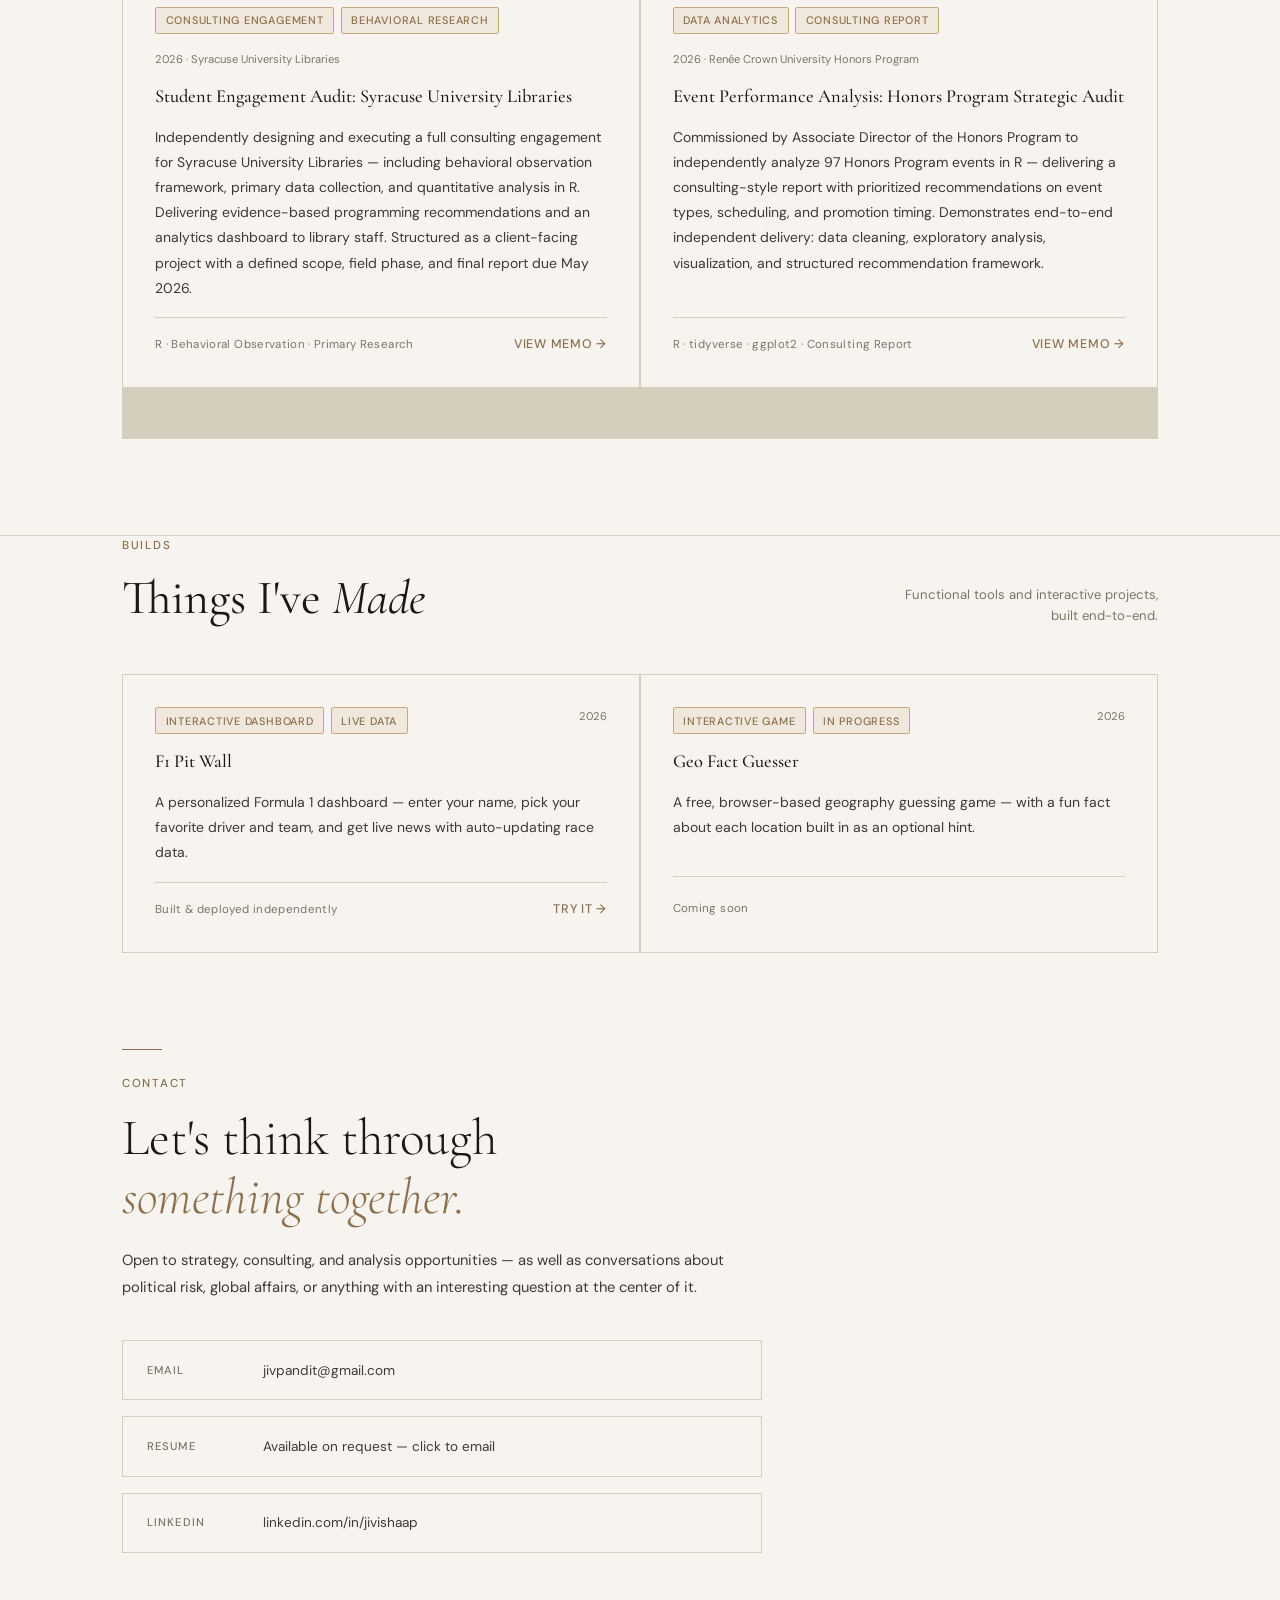
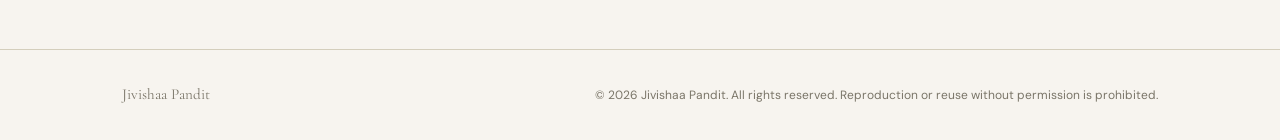
==== commit 249717ad: "Update index.html" ====
--- a/index.html
+++ b/index.html
@@ -17,6 +17,7 @@
         <li><a href="#about">About</a></li>
         <li><a href="#writing">Writing</a></li>
         <li><a href="#projects">Projects</a></li>
+        <li><a href="#builds">Builds</a></li>
         <li><a href="#contact">Contact</a></li>
       </ul>
     </div>
@@ -384,6 +385,60 @@
             <a href="https://youtu.be/EIYmjg9Sgow?si=wepLAY1d5FMeHIfd" target="_blank" rel="noopener" class="project-link">Watch Symposium Presentation →</a>
           </div>
         </div>
+      </div>
+      </div>
+    </div>
+  </section>
+
+  <!-- ── BUILDS ── -->
+  <section id="builds">
+    <div class="container">
+      <div class="writing-header">
+        <div class="writing-header-left">
+          <p class="section-label">Builds</p>
+          <h2 class="section-title">Things I've <em>Made</em></h2>
+        </div>
+        <p style="font-size: 0.82rem; color: var(--ink-light); max-width: 280px; text-align: right; line-height: 1.6;">
+          Functional tools and interactive projects, built end-to-end.
+        </p>
+      </div>
+
+      <div class="projects-grid-scroll">
+      <div class="projects-grid">
+
+        <!-- BUILD 1 — F1 PIT WALL -->
+        <div class="project-card fade-up">
+          <div class="project-card-top">
+            <div class="project-meta-row">
+              <span class="project-tag">Interactive Dashboard</span>
+              <span class="project-tag">Live Data</span>
+            </div>
+            <span class="project-year">2026</span>
+          </div>
+          <h3 class="project-title">F1 Pit Wall</h3>
+          <p class="project-desc">A personalized Formula 1 dashboard — enter your name, pick your favorite driver and team, and get live news with auto-updating race data.</p>
+          <div class="project-footer" style="display:flex; justify-content:space-between; align-items:center; flex-wrap:wrap; gap:0.5rem;">
+            <span class="project-course">Built & deployed independently</span>
+            <a href="https://f1-pit-wall-three.vercel.app/" target="_blank" rel="noopener" class="project-link">Try it →</a>
+          </div>
+        </div>
+
+        <!-- BUILD 2 — GEO GUESSER (placeholder, swap link in when live) -->
+        <div class="project-card fade-up">
+          <div class="project-card-top">
+            <div class="project-meta-row">
+              <span class="project-tag">Interactive Game</span>
+              <span class="project-tag">In Progress</span>
+            </div>
+            <span class="project-year">2026</span>
+          </div>
+          <h3 class="project-title">Geo Fact Guesser</h3>
+          <p class="project-desc">A free, browser-based geography guessing game — with a fun fact about each location built in as an optional hint.</p>
+          <div class="project-footer">
+            <span class="project-course">Coming soon</span>
+          </div>
+        </div>
+
       </div>
       </div>
     </div>
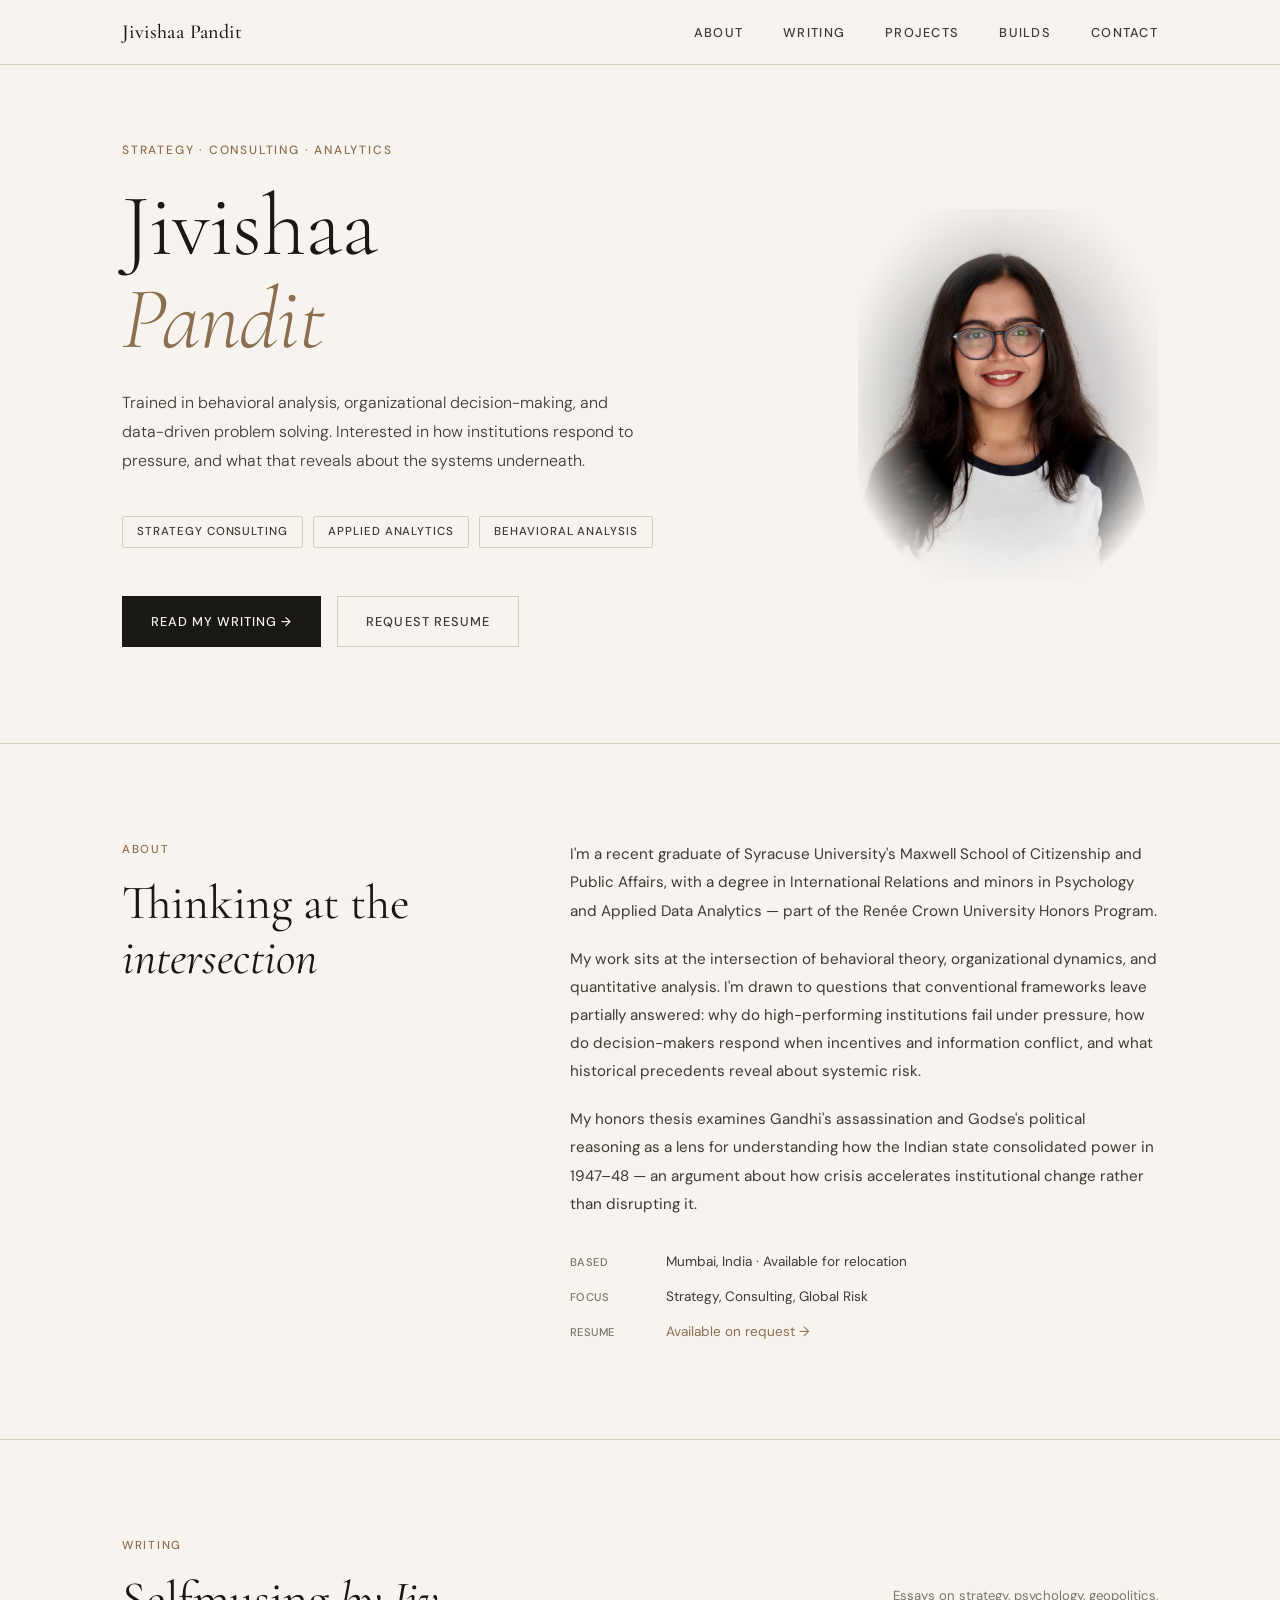
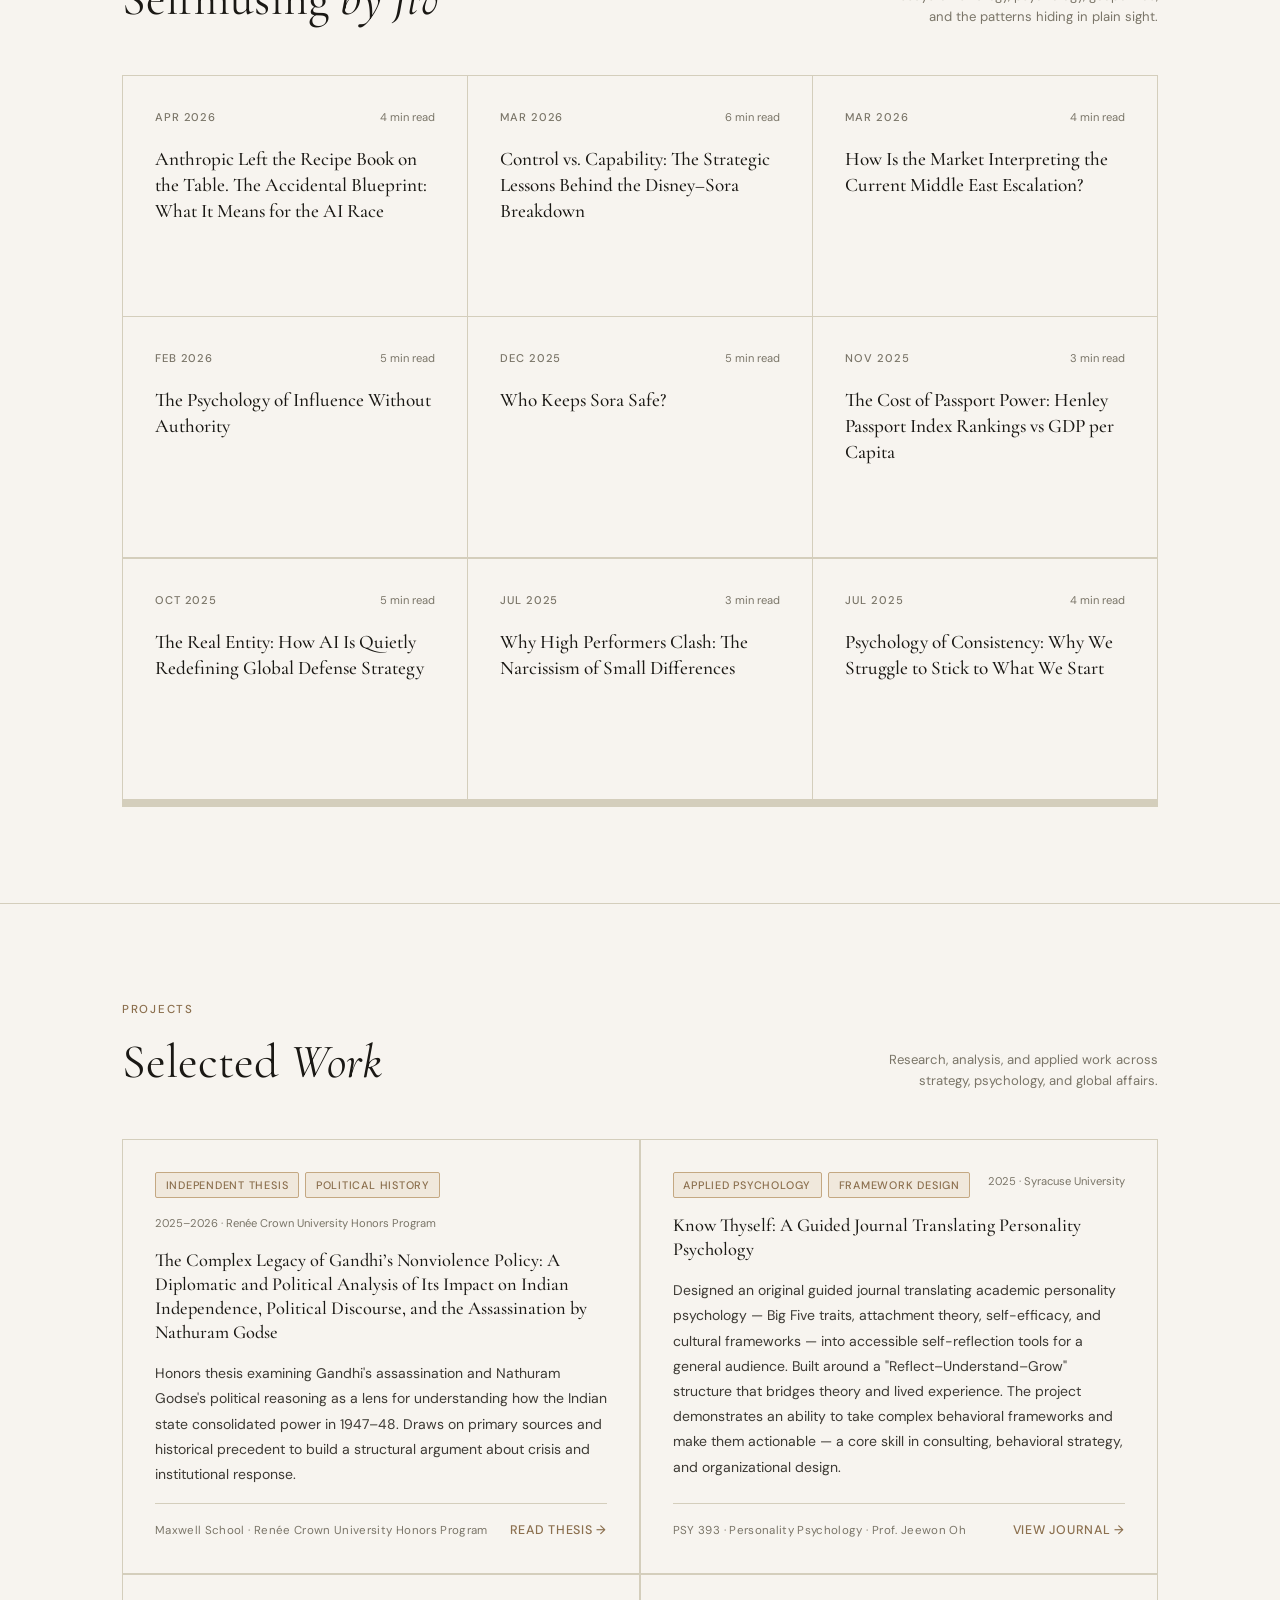
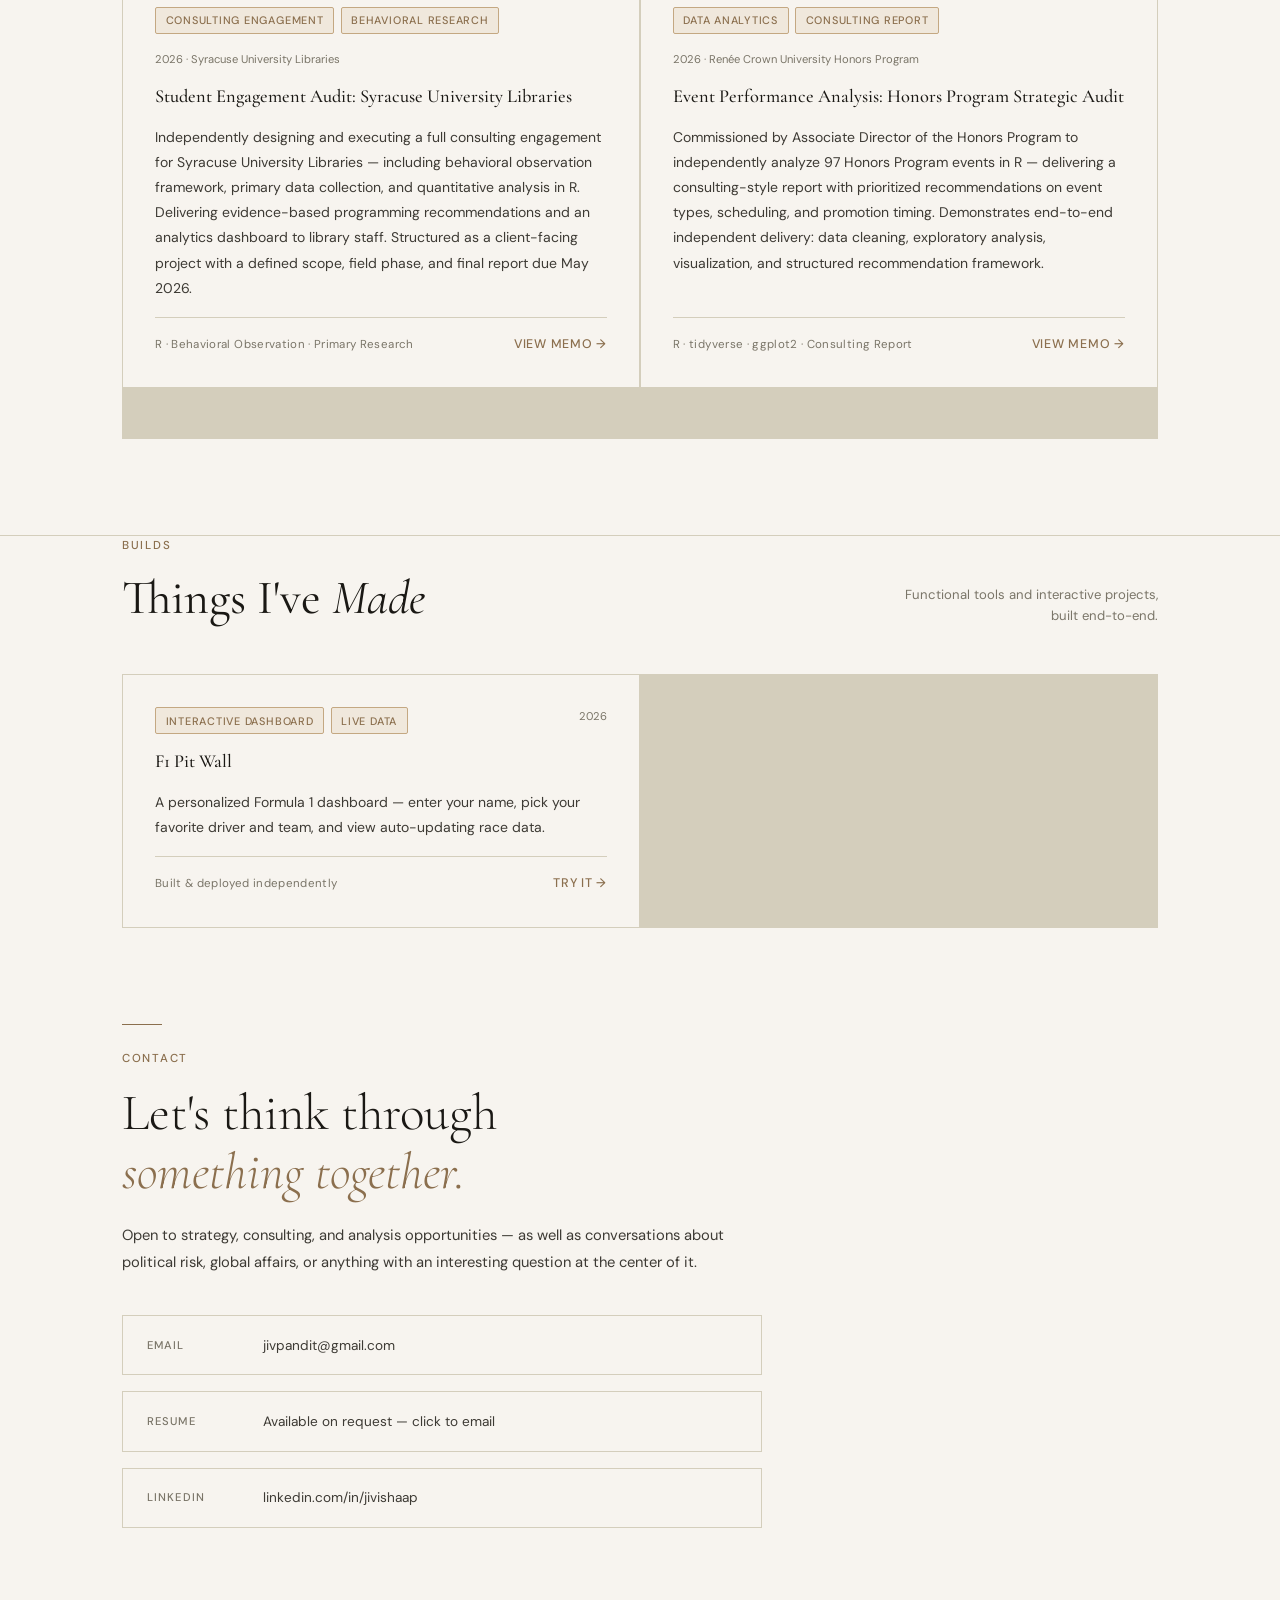
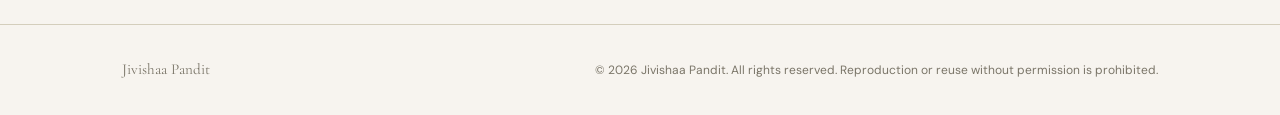
==== commit 4ef60824: "Update index.html" ====
--- a/index.html
+++ b/index.html
@@ -416,29 +416,13 @@
             <span class="project-year">2026</span>
           </div>
           <h3 class="project-title">F1 Pit Wall</h3>
-          <p class="project-desc">A personalized Formula 1 dashboard — enter your name, pick your favorite driver and team, and get live news with auto-updating race data.</p>
+          <p class="project-desc">A personalized Formula 1 dashboard — enter your name, pick your favorite driver and team, and view auto-updating race data.</p>
           <div class="project-footer" style="display:flex; justify-content:space-between; align-items:center; flex-wrap:wrap; gap:0.5rem;">
             <span class="project-course">Built & deployed independently</span>
             <a href="https://f1-pit-wall-three.vercel.app/" target="_blank" rel="noopener" class="project-link">Try it →</a>
           </div>
         </div>
-
-        <!-- BUILD 2 — GEO GUESSER (placeholder, swap link in when live) -->
-        <div class="project-card fade-up">
-          <div class="project-card-top">
-            <div class="project-meta-row">
-              <span class="project-tag">Interactive Game</span>
-              <span class="project-tag">In Progress</span>
-            </div>
-            <span class="project-year">2026</span>
-          </div>
-          <h3 class="project-title">Geo Fact Guesser</h3>
-          <p class="project-desc">A free, browser-based geography guessing game — with a fun fact about each location built in as an optional hint.</p>
-          <div class="project-footer">
-            <span class="project-course">Coming soon</span>
-          </div>
-        </div>
-
+        
       </div>
       </div>
     </div>
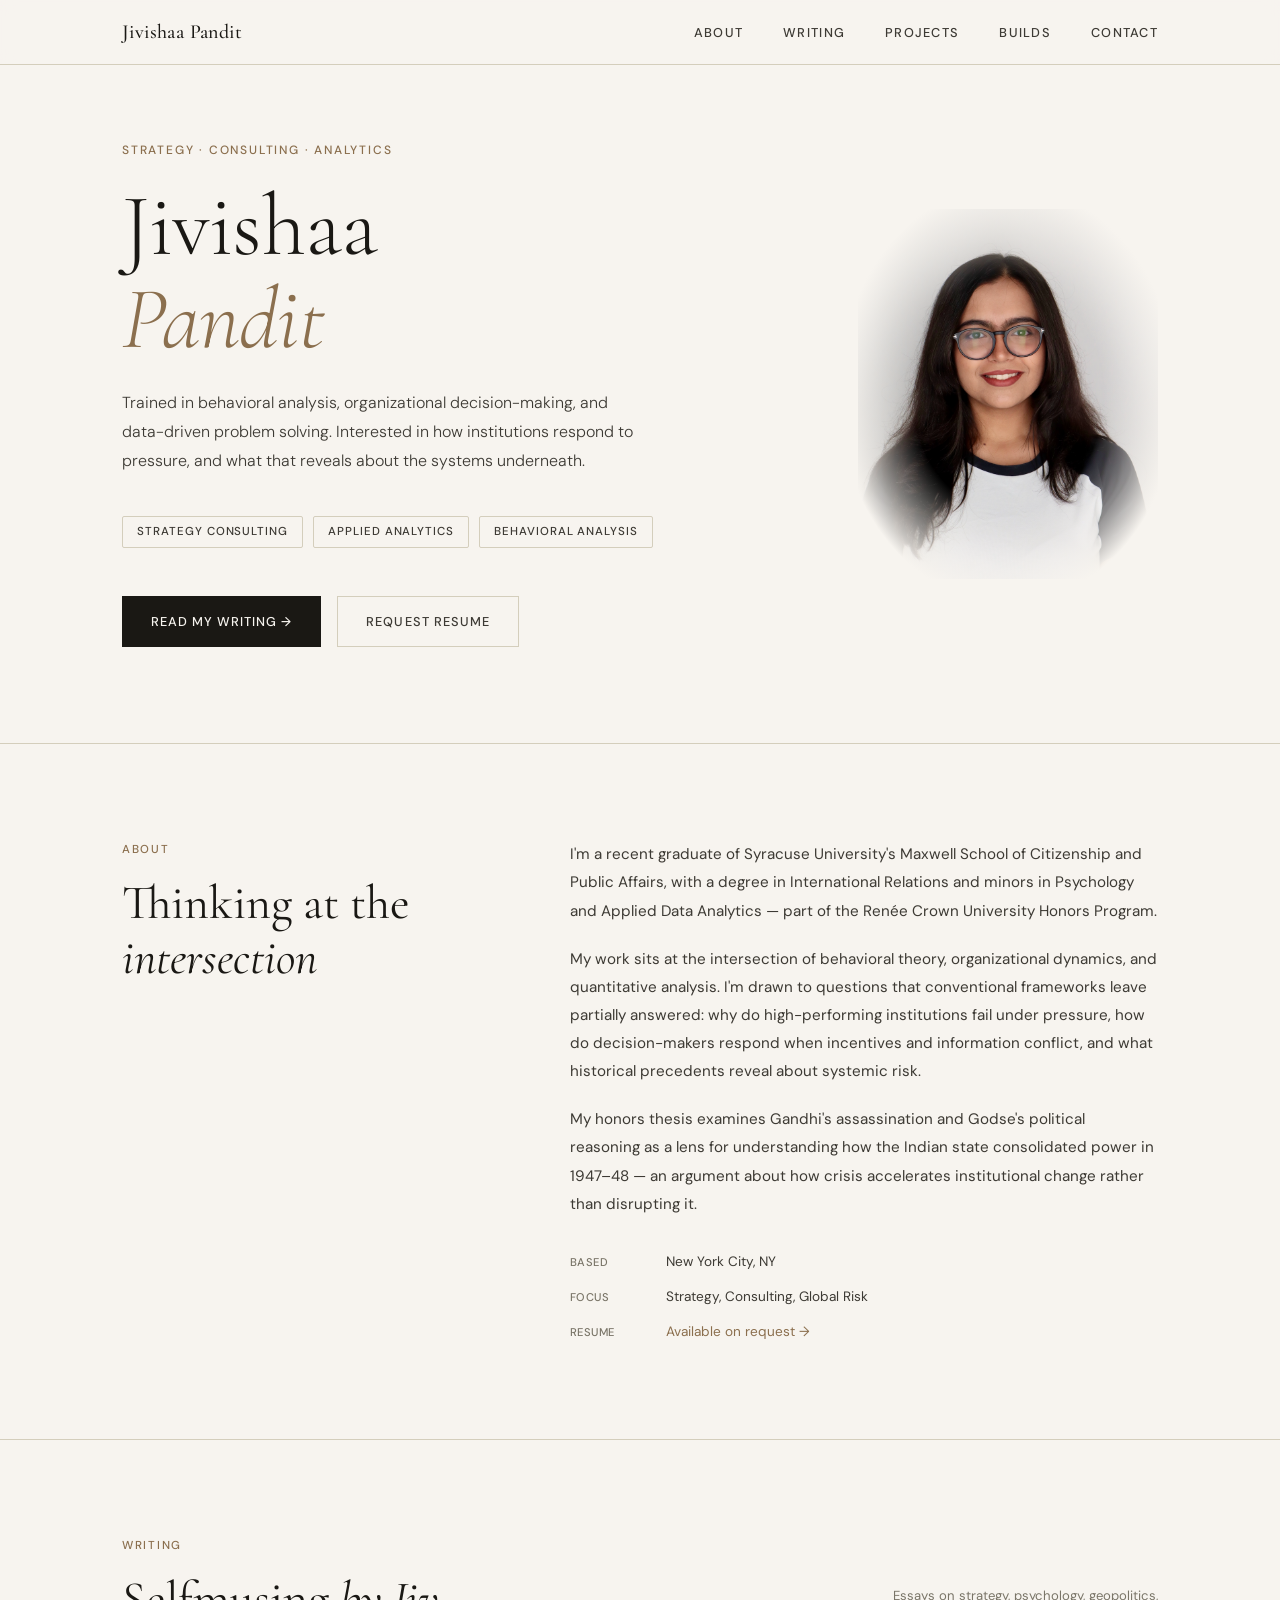
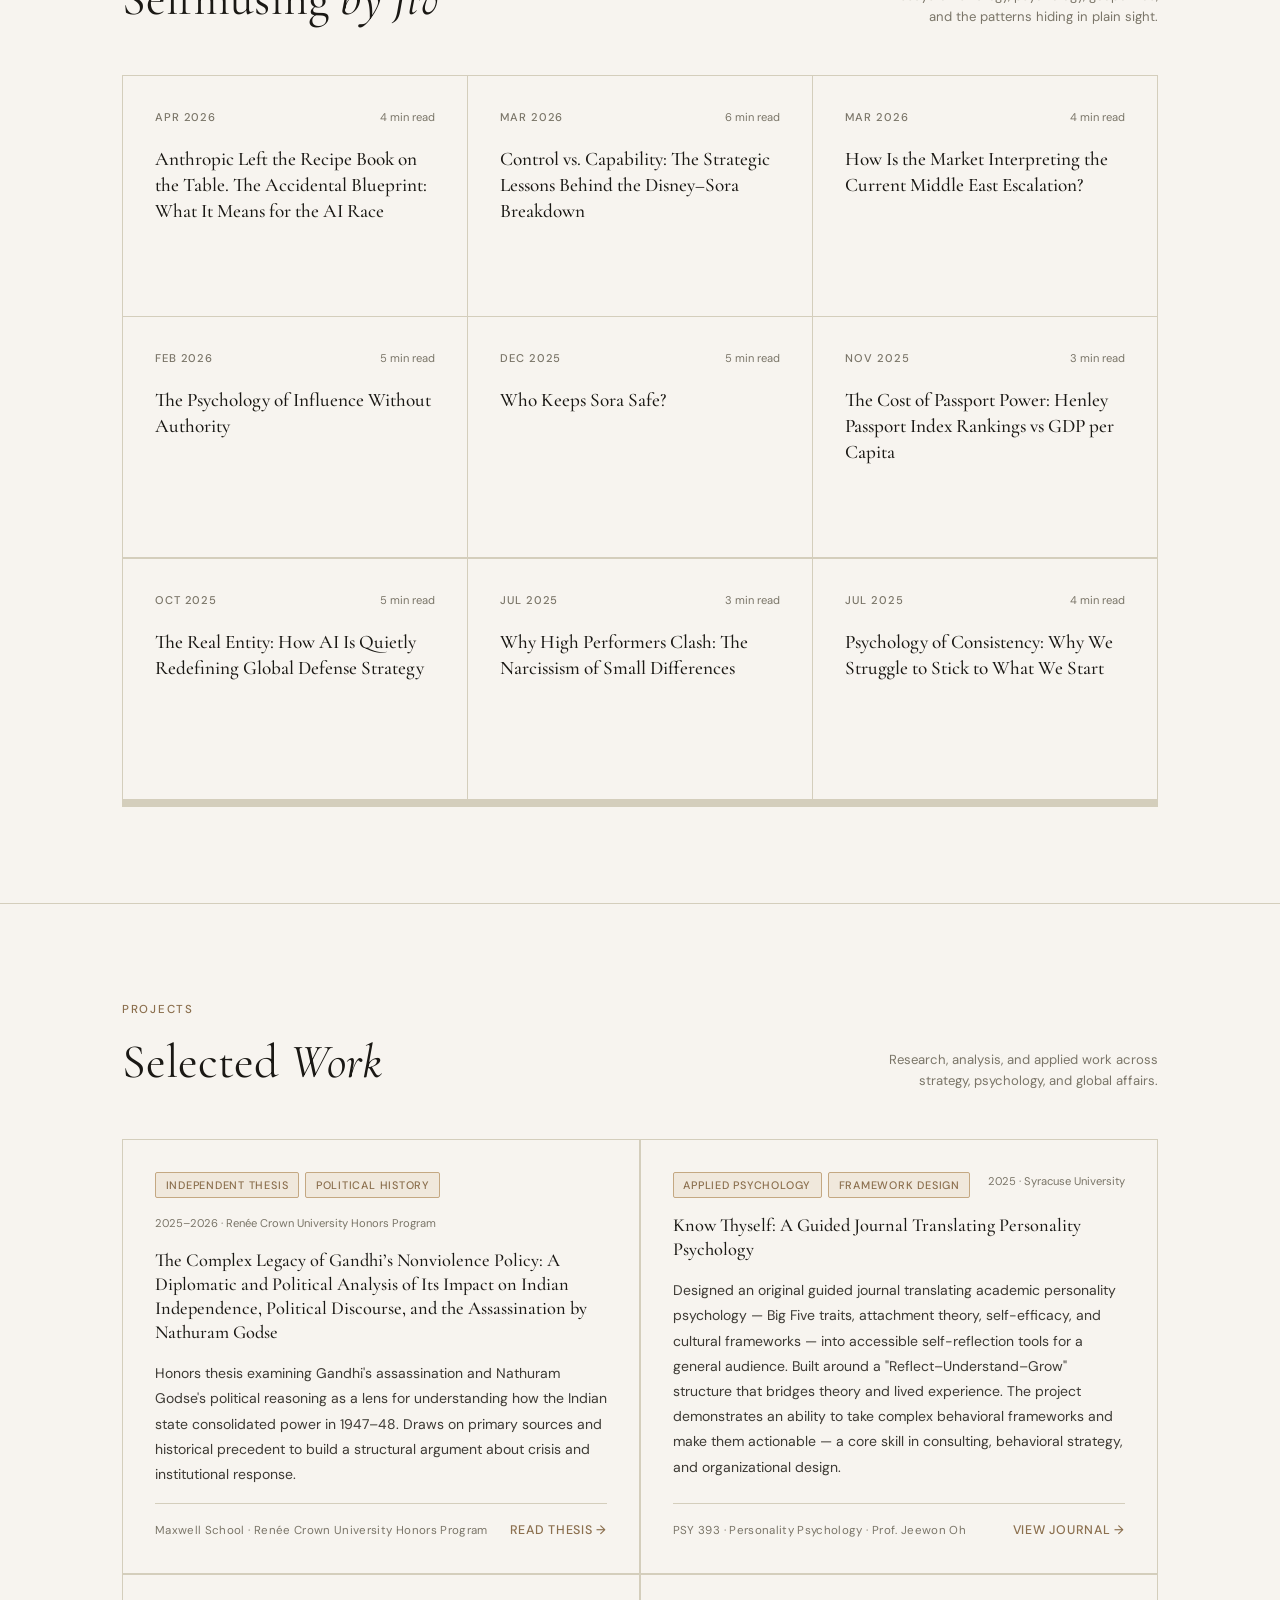
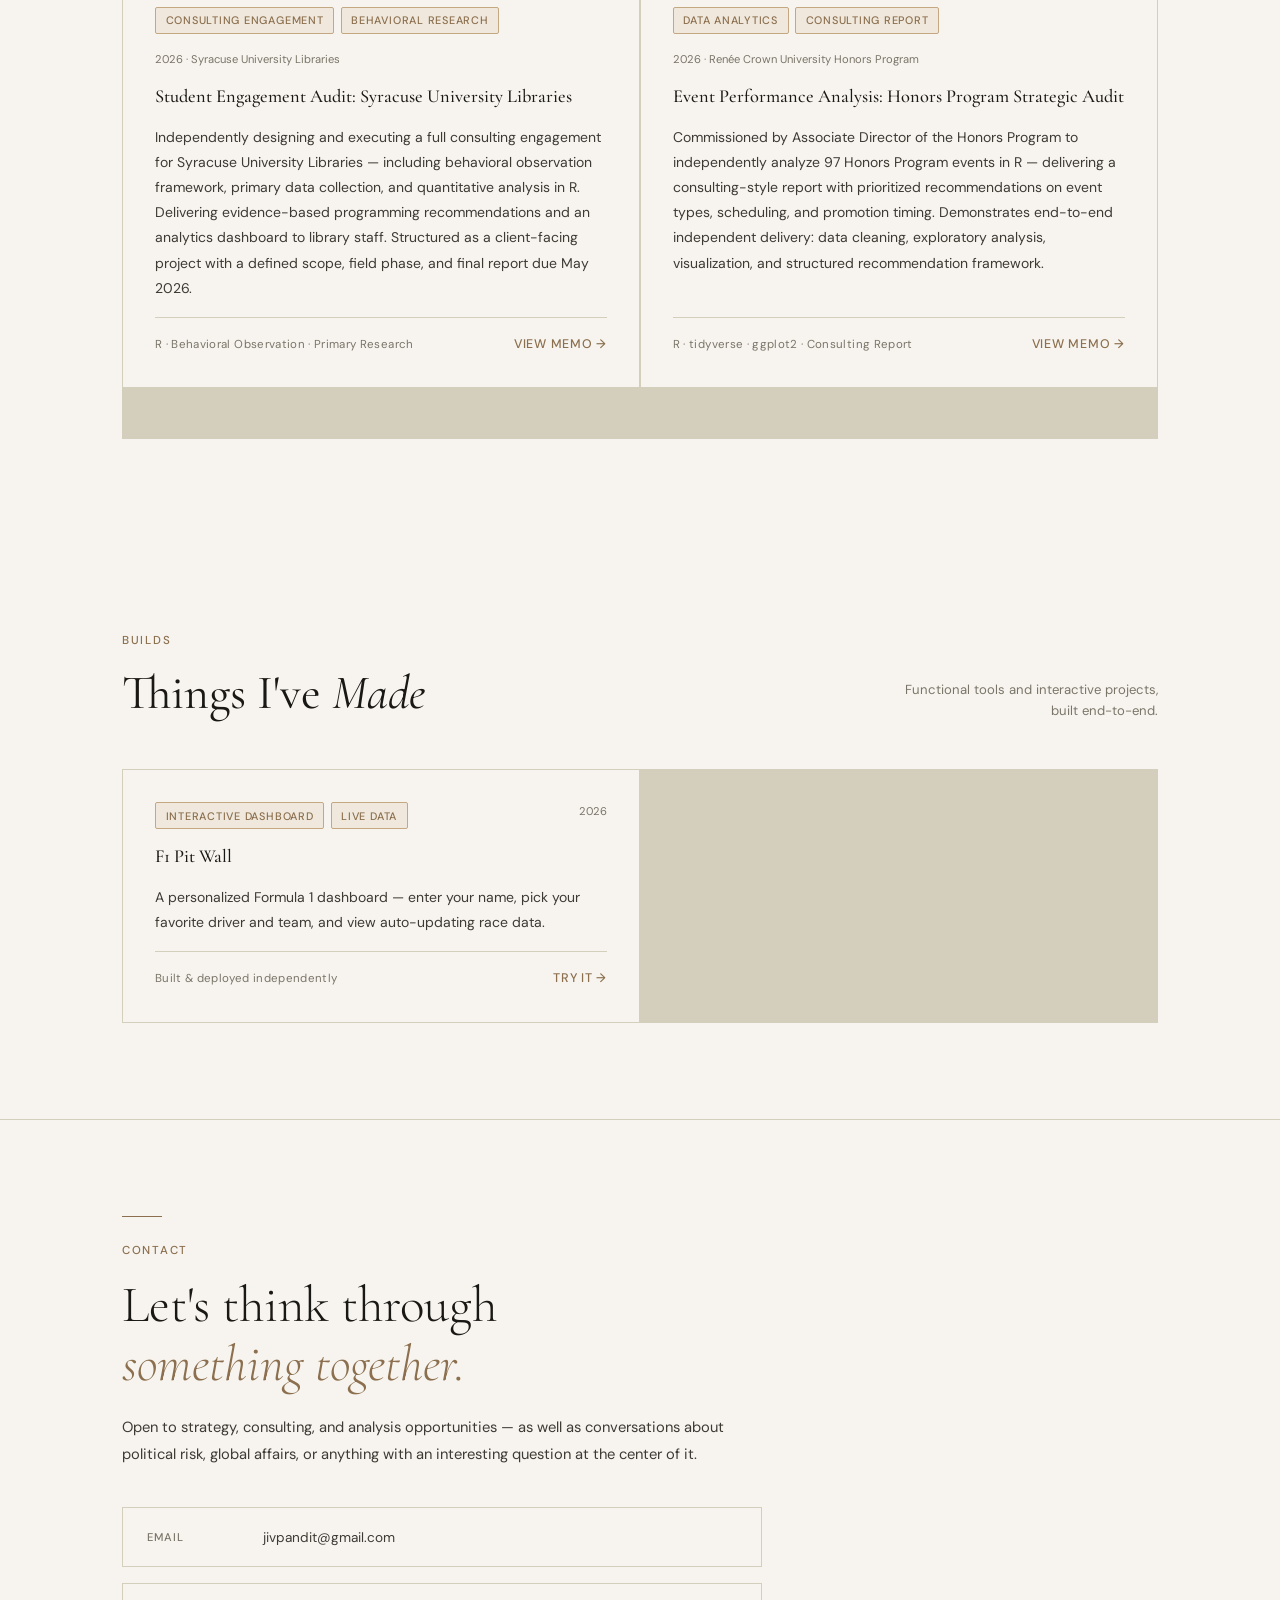
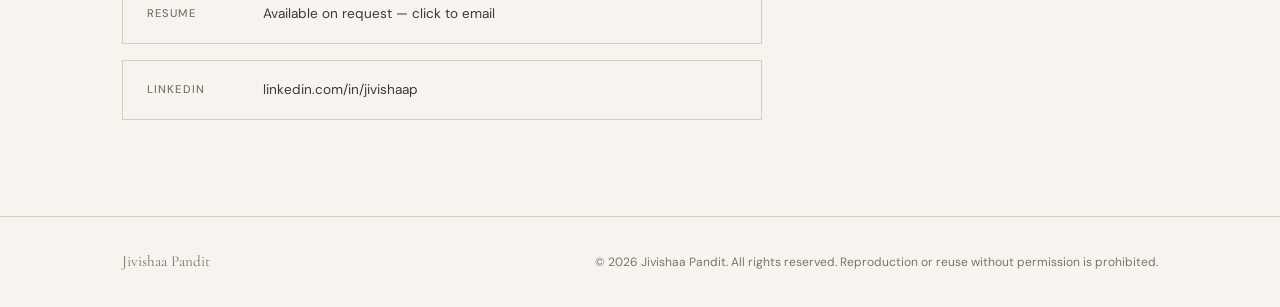
==== commit 2ff955cf: "Update index.html" ====
--- a/index.html
+++ b/index.html
@@ -74,7 +74,7 @@
           <div class="about-meta">
             <div class="meta-item">
               <span class="meta-key">Based</span>
-              <span class="meta-val">Mumbai, India · Available for relocation</span>
+              <span class="meta-val">New York City, NY</span>
             </div>
             <div class="meta-item">
               <span class="meta-key">Focus</span>
--- a/style.css
+++ b/style.css
@@ -2,9 +2,7 @@
    JIVISHAA PANDIT — PORTFOLIO
    Design: Warm Ivory Editorial
    ============================================ */
-
 @import url('https://fonts.googleapis.com/css2?family=Cormorant+Garamond:ital,wght@0,300;0,400;0,500;0,600;1,300;1,400&family=DM+Sans:wght@300;400;500&display=swap');
-
 :root {
   --ivory: #F7F4EF;
   --ivory-dark: #EDE9E1;
@@ -16,24 +14,19 @@
   --accent-pale: #F0E8DC;
   --rule: #D4CEBC;
   --white: #FFFFFF;
-
   --font-display: 'Cormorant Garamond', Georgia, serif;
   --font-body: 'DM Sans', sans-serif;
-
   --max-width: 1100px;
   --section-gap: 6rem;
 }
-
 *, *::before, *::after {
   box-sizing: border-box;
   margin: 0;
   padding: 0;
 }
-
 html {
   scroll-behavior: smooth;
 }
-
 body {
   background: var(--ivory);
   color: var(--ink);
@@ -42,21 +35,18 @@
   line-height: 1.7;
   -webkit-font-smoothing: antialiased;
 }
-
 /* ── UTILITY ── */
 .container {
   max-width: var(--max-width);
   margin: 0 auto;
   padding: 0 2rem;
 }
-
 .rule {
   width: 40px;
   height: 1px;
   background: var(--accent);
   margin-bottom: 1.5rem;
 }
-
 /* ── NAV ── */
 nav {
   position: fixed;
@@ -68,7 +58,6 @@
   backdrop-filter: blur(8px);
   border-bottom: 1px solid var(--rule);
 }
-
 .nav-inner {
   max-width: var(--max-width);
   margin: 0 auto;
@@ -78,7 +67,6 @@
   align-items: center;
   justify-content: space-between;
 }
-
 .nav-logo {
   font-family: var(--font-display);
   font-size: 1.25rem;
@@ -87,13 +75,11 @@
   text-decoration: none;
   letter-spacing: 0.02em;
 }
-
 .nav-links {
   display: flex;
   gap: 2.5rem;
   list-style: none;
 }
-
 .nav-links a {
   font-family: var(--font-body);
   font-size: 0.8rem;
@@ -104,18 +90,15 @@
   text-decoration: none;
   transition: color 0.2s;
 }
-
 .nav-links a:hover {
   color: var(--accent);
 }
-
 /* ── HERO ── */
 #hero {
   padding-top: 140px;
   padding-bottom: var(--section-gap);
   border-bottom: 1px solid var(--rule);
 }
-
 .hero-eyebrow {
   font-family: var(--font-body);
   font-size: 0.75rem;
@@ -125,7 +108,6 @@
   color: var(--accent);
   margin-bottom: 1.25rem;
 }
-
 .hero-name {
   font-family: var(--font-display);
   font-size: clamp(3rem, 7vw, 5.5rem);
@@ -135,12 +117,10 @@
   color: var(--ink);
   margin-bottom: 1.5rem;
 }
-
 .hero-name em {
   font-style: italic;
   color: var(--accent);
 }
-
 .hero-descriptor {
   font-family: var(--font-body);
   font-size: 1rem;
@@ -150,14 +130,12 @@
   line-height: 1.8;
   margin-bottom: 2.5rem;
 }
-
 .hero-tags {
   display: flex;
   flex-wrap: wrap;
   gap: 0.6rem;
   margin-bottom: 3rem;
 }
-
 .tag {
   font-size: 0.72rem;
   font-weight: 500;
@@ -169,14 +147,12 @@
   border-radius: 2px;
   background: transparent;
 }
-
 .hero-cta {
   display: flex;
   gap: 1rem;
   align-items: center;
   flex-wrap: wrap;
 }
-
 .btn-primary {
   display: inline-flex;
   align-items: center;
@@ -193,12 +169,10 @@
   border: 1px solid var(--ink);
   transition: background 0.2s, color 0.2s;
 }
-
 .btn-primary:hover {
   background: var(--accent);
   border-color: var(--accent);
 }
-
 .btn-secondary {
   display: inline-flex;
   align-items: center;
@@ -215,25 +189,21 @@
   border: 1px solid var(--rule);
   transition: border-color 0.2s, color 0.2s;
 }
-
 .btn-secondary:hover {
   border-color: var(--accent);
   color: var(--accent);
 }
-
 /* ── ABOUT ── */
 #about {
   padding: var(--section-gap) 0;
   border-bottom: 1px solid var(--rule);
 }
-
 .about-grid {
   display: grid;
   grid-template-columns: 1fr 1.6fr;
   gap: 5rem;
   align-items: start;
 }
-
 .section-label {
   font-family: var(--font-body);
   font-size: 0.72rem;
@@ -243,7 +213,6 @@
   color: var(--accent);
   margin-bottom: 1rem;
 }
-
 .section-title {
   font-family: var(--font-display);
   font-size: clamp(2rem, 4vw, 3rem);
@@ -251,32 +220,27 @@
   line-height: 1.15;
   color: var(--ink);
 }
-
 .section-title em {
   font-style: italic;
 }
-
 .about-body p {
   font-size: 0.95rem;
   color: var(--ink-mid);
   margin-bottom: 1.25rem;
   line-height: 1.85;
 }
-
 .about-meta {
   margin-top: 2rem;
   display: flex;
   flex-direction: column;
   gap: 0.75rem;
 }
-
 .meta-item {
   display: flex;
   gap: 1rem;
   align-items: baseline;
   font-size: 0.85rem;
 }
-
 .meta-key {
   font-weight: 500;
   letter-spacing: 0.05em;
@@ -285,28 +249,23 @@
   color: var(--ink-light);
   min-width: 80px;
 }
-
 .meta-val {
   color: var(--ink-mid);
 }
-
 /* ── WRITING ── */
 #writing {
   padding: var(--section-gap) 0;
   border-bottom: 1px solid var(--rule);
 }
-
 .writing-header {
   display: flex;
   justify-content: space-between;
   align-items: flex-end;
   margin-bottom: 3rem;
 }
-
 .writing-header-left .section-title {
   margin-top: 0.5rem;
 }
-
 .posts-grid-scroll {
   max-height: 732px;
   overflow-y: auto;
@@ -314,20 +273,16 @@
   scrollbar-width: thin;
   scrollbar-color: var(--accent-light) var(--ivory-dark);
 }
-
 .posts-grid-scroll::-webkit-scrollbar {
   width: 6px;
 }
-
 .posts-grid-scroll::-webkit-scrollbar-track {
   background: var(--ivory-dark);
 }
-
 .posts-grid-scroll::-webkit-scrollbar-thumb {
   background: var(--accent-light);
   border-radius: 3px;
 }
-
 /* EQUAL SIZE CARDS GRID */
 .posts-grid {
   display: grid;
@@ -335,7 +290,6 @@
   gap: 1.5px;
   background: var(--rule);
 }
-
 .post-card {
   background: var(--ivory);
   padding: 2rem;
@@ -347,23 +301,19 @@
   transition: background 0.2s;
   cursor: pointer;
 }
-
 .post-card:hover {
   background: var(--accent-pale);
 }
-
 .post-card:hover .post-arrow {
   opacity: 1;
   transform: translateX(4px);
 }
-
 .post-card-meta {
   display: flex;
   justify-content: space-between;
   align-items: center;
   margin-bottom: 1.25rem;
 }
-
 .post-date {
   font-size: 0.7rem;
   font-weight: 500;
@@ -371,12 +321,10 @@
   text-transform: uppercase;
   color: var(--ink-light);
 }
-
 .post-read-time {
   font-size: 0.7rem;
   color: var(--ink-light);
 }
-
 .post-title {
   font-family: var(--font-display);
   font-size: 1.2rem;
@@ -386,7 +334,6 @@
   flex: 1;
   margin-bottom: 1.5rem;
 }
-
 .post-arrow {
   align-self: flex-end;
   font-size: 1rem;
@@ -394,16 +341,13 @@
   opacity: 0;
   transition: opacity 0.2s, transform 0.2s;
 }
-
 /* ── CONTACT ── */
 #contact {
   padding: var(--section-gap) 0;
 }
-
 .contact-inner {
   max-width: 640px;
 }
-
 .contact-headline {
   font-family: var(--font-display);
   font-size: clamp(2rem, 4vw, 3.25rem);
@@ -412,25 +356,21 @@
   margin-bottom: 1.25rem;
   color: var(--ink);
 }
-
 .contact-headline em {
   font-style: italic;
   color: var(--accent);
 }
-
 .contact-sub {
   font-size: 0.92rem;
   color: var(--ink-mid);
   margin-bottom: 2.5rem;
   line-height: 1.8;
 }
-
 .contact-links {
   display: flex;
   flex-direction: column;
   gap: 1rem;
 }
-
 .contact-row {
   display: flex;
   align-items: center;
@@ -442,13 +382,11 @@
   font-size: 0.85rem;
   transition: border-color 0.2s, color 0.2s, background 0.2s;
 }
-
 .contact-row:hover {
   border-color: var(--accent);
   color: var(--ink);
   background: var(--accent-pale);
 }
-
 .contact-row-label {
   font-size: 0.7rem;
   font-weight: 500;
@@ -457,34 +395,28 @@
   color: var(--ink-light);
   min-width: 100px;
 }
-
 .contact-row-value {
   font-family: var(--font-body);
 }
-
 /* ── FOOTER ── */
 footer {
   border-top: 1px solid var(--rule);
   padding: 2rem 0;
 }
-
 .footer-inner {
   display: flex;
   justify-content: space-between;
   align-items: center;
 }
-
 .footer-name {
   font-family: var(--font-display);
   font-size: 0.95rem;
   color: var(--ink-light);
 }
-
 .footer-copy {
   font-size: 0.75rem;
   color: var(--ink-light);
 }
-
 /* ── POST PAGE ── */
 .post-page-wrap {
   padding-top: 120px;
@@ -494,7 +426,6 @@
   padding-left: 2rem;
   padding-right: 2rem;
 }
-
 .post-back {
   display: inline-flex;
   align-items: center;
@@ -508,11 +439,9 @@
   margin-bottom: 3rem;
   transition: color 0.2s;
 }
-
 .post-back:hover {
   color: var(--accent);
 }
-
 .post-page-eyebrow {
   font-size: 0.72rem;
   font-weight: 500;
@@ -521,7 +450,6 @@
   color: var(--accent);
   margin-bottom: 1rem;
 }
-
 .post-page-title {
   font-family: var(--font-display);
   font-size: clamp(2rem, 5vw, 3.25rem);
@@ -530,7 +458,6 @@
   color: var(--ink);
   margin-bottom: 1.5rem;
 }
-
 .post-page-meta {
   display: flex;
   gap: 2rem;
@@ -540,17 +467,14 @@
   border-bottom: 1px solid var(--rule);
   margin-bottom: 2.5rem;
 }
-
 .post-page-body {
   font-size: 1rem;
   line-height: 1.9;
   color: var(--ink-mid);
 }
-
 .post-page-body p {
   margin-bottom: 1.5rem;
 }
-
 .post-page-body h2 {
   font-family: var(--font-display);
   font-size: 1.6rem;
@@ -558,7 +482,6 @@
   color: var(--ink);
   margin: 2.5rem 0 1rem;
 }
-
 .post-page-body h3 {
   font-size: 1rem;
   font-weight: 500;
@@ -567,7 +490,6 @@
   letter-spacing: 0.06em;
   margin: 2rem 0 0.75rem;
 }
-
 .post-page-body blockquote {
   border-left: 2px solid var(--accent);
   padding-left: 1.5rem;
@@ -578,7 +500,6 @@
   color: var(--ink);
   line-height: 1.5;
 }
-
 .post-nav {
   display: flex;
   justify-content: space-between;
@@ -587,7 +508,6 @@
   border-top: 1px solid var(--rule);
   gap: 1rem;
 }
-
 .post-nav a {
   font-size: 0.78rem;
   font-weight: 500;
@@ -597,17 +517,13 @@
   text-decoration: none;
   transition: color 0.2s;
 }
-
 .post-nav a:hover {
   color: var(--accent);
 }
-
 /* ── PROJECTS ── */
 #projects {
   padding: var(--section-gap) 0;
-  border-bottom: 1px solid var(--rule);
-}
-
+}
 .projects-grid-scroll {
   max-height: 900px;
   overflow-y: auto;
@@ -616,27 +532,22 @@
   scrollbar-color: var(--accent-light) var(--ivory-dark);
   position: relative;
 }
-
 .projects-grid-scroll::-webkit-scrollbar {
   width: 6px;
 }
-
 .projects-grid-scroll::-webkit-scrollbar-track {
   background: var(--ivory-dark);
 }
-
 .projects-grid-scroll::-webkit-scrollbar-thumb {
   background: var(--accent-light);
   border-radius: 3px;
 }
-
 .projects-grid {
   display: grid;
   grid-template-columns: repeat(2, 1fr);
   gap: 1.5px;
   background: var(--rule);
 }
-
 .project-card {
   background: var(--ivory);
   padding: 2rem;
@@ -645,11 +556,9 @@
   gap: 1rem;
   transition: background 0.2s;
 }
-
 .project-card:hover {
   background: var(--accent-pale);
 }
-
 .project-card-top {
   display: flex;
   justify-content: space-between;
@@ -657,14 +566,12 @@
   gap: 1rem;
   flex-wrap: wrap;
 }
-
 .project-meta-row {
   display: flex;
   flex-wrap: wrap;
   gap: 0.4rem;
   align-items: center;
 }
-
 .project-tag {
   font-size: 0.68rem;
   font-weight: 500;
@@ -676,7 +583,6 @@
   border-radius: 2px;
   background: var(--accent-pale);
 }
-
 .project-status-badge {
   font-size: 0.68rem;
   font-weight: 500;
@@ -687,14 +593,12 @@
   padding: 0.2rem 0.6rem;
   border-radius: 2px;
 }
-
 .project-year {
   font-size: 0.7rem;
   color: var(--ink-light);
   white-space: nowrap;
   flex-shrink: 0;
 }
-
 .project-title {
   font-family: var(--font-display);
   font-size: 1.15rem;
@@ -702,26 +606,22 @@
   line-height: 1.3;
   color: var(--ink);
 }
-
 .project-desc {
   font-size: 0.875rem;
   color: var(--ink-mid);
   line-height: 1.8;
   flex: 1;
 }
-
 .project-footer {
   margin-top: auto;
   padding-top: 1rem;
   border-top: 1px solid var(--rule);
 }
-
 .project-course {
   font-size: 0.72rem;
   color: var(--ink-light);
   letter-spacing: 0.03em;
 }
-
 .project-link {
   font-size: 0.78rem;
   font-weight: 500;
@@ -731,29 +631,29 @@
   text-decoration: none;
   transition: color 0.2s;
 }
-
 .project-link:hover {
   color: var(--ink);
 }
-
 @media (max-width: 800px) {
   .projects-grid {
     grid-template-columns: 1fr;
   }
 }
-
+/* ── BUILDS ── */
+#builds {
+  padding: var(--section-gap) 0;
+  border-bottom: 1px solid var(--rule);
+}
 /* ── ANIMATIONS ── */
 .fade-up {
   opacity: 0;
   transform: translateY(20px);
   transition: opacity 0.6s ease, transform 0.6s ease;
 }
-
 .fade-up.visible {
   opacity: 1;
   transform: translateY(0);
 }
-
 /* ── RESPONSIVE ── */
 @media (max-width: 900px) {
   .about-grid {
@@ -769,7 +669,6 @@
     gap: 1rem;
   }
 }
-
 @media (max-width: 600px) {
   .posts-grid {
     grid-template-columns: 1fr;
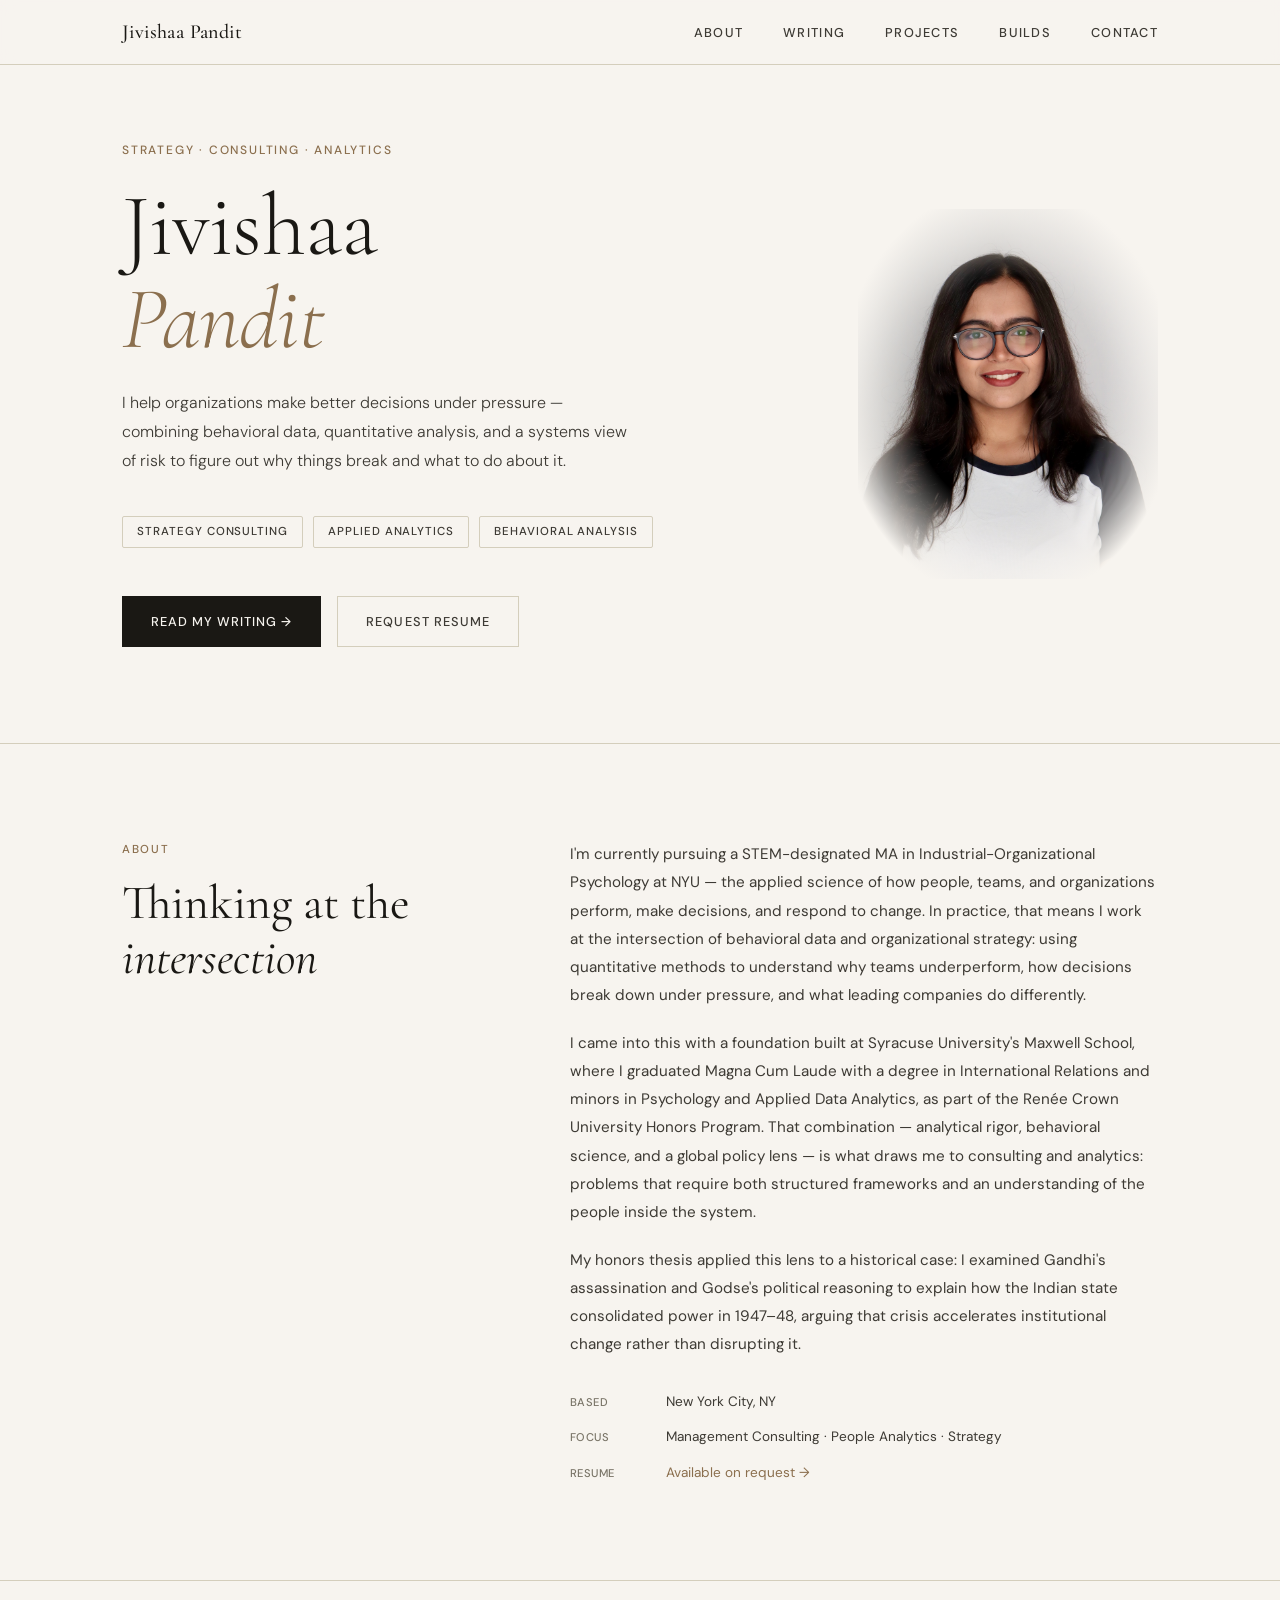
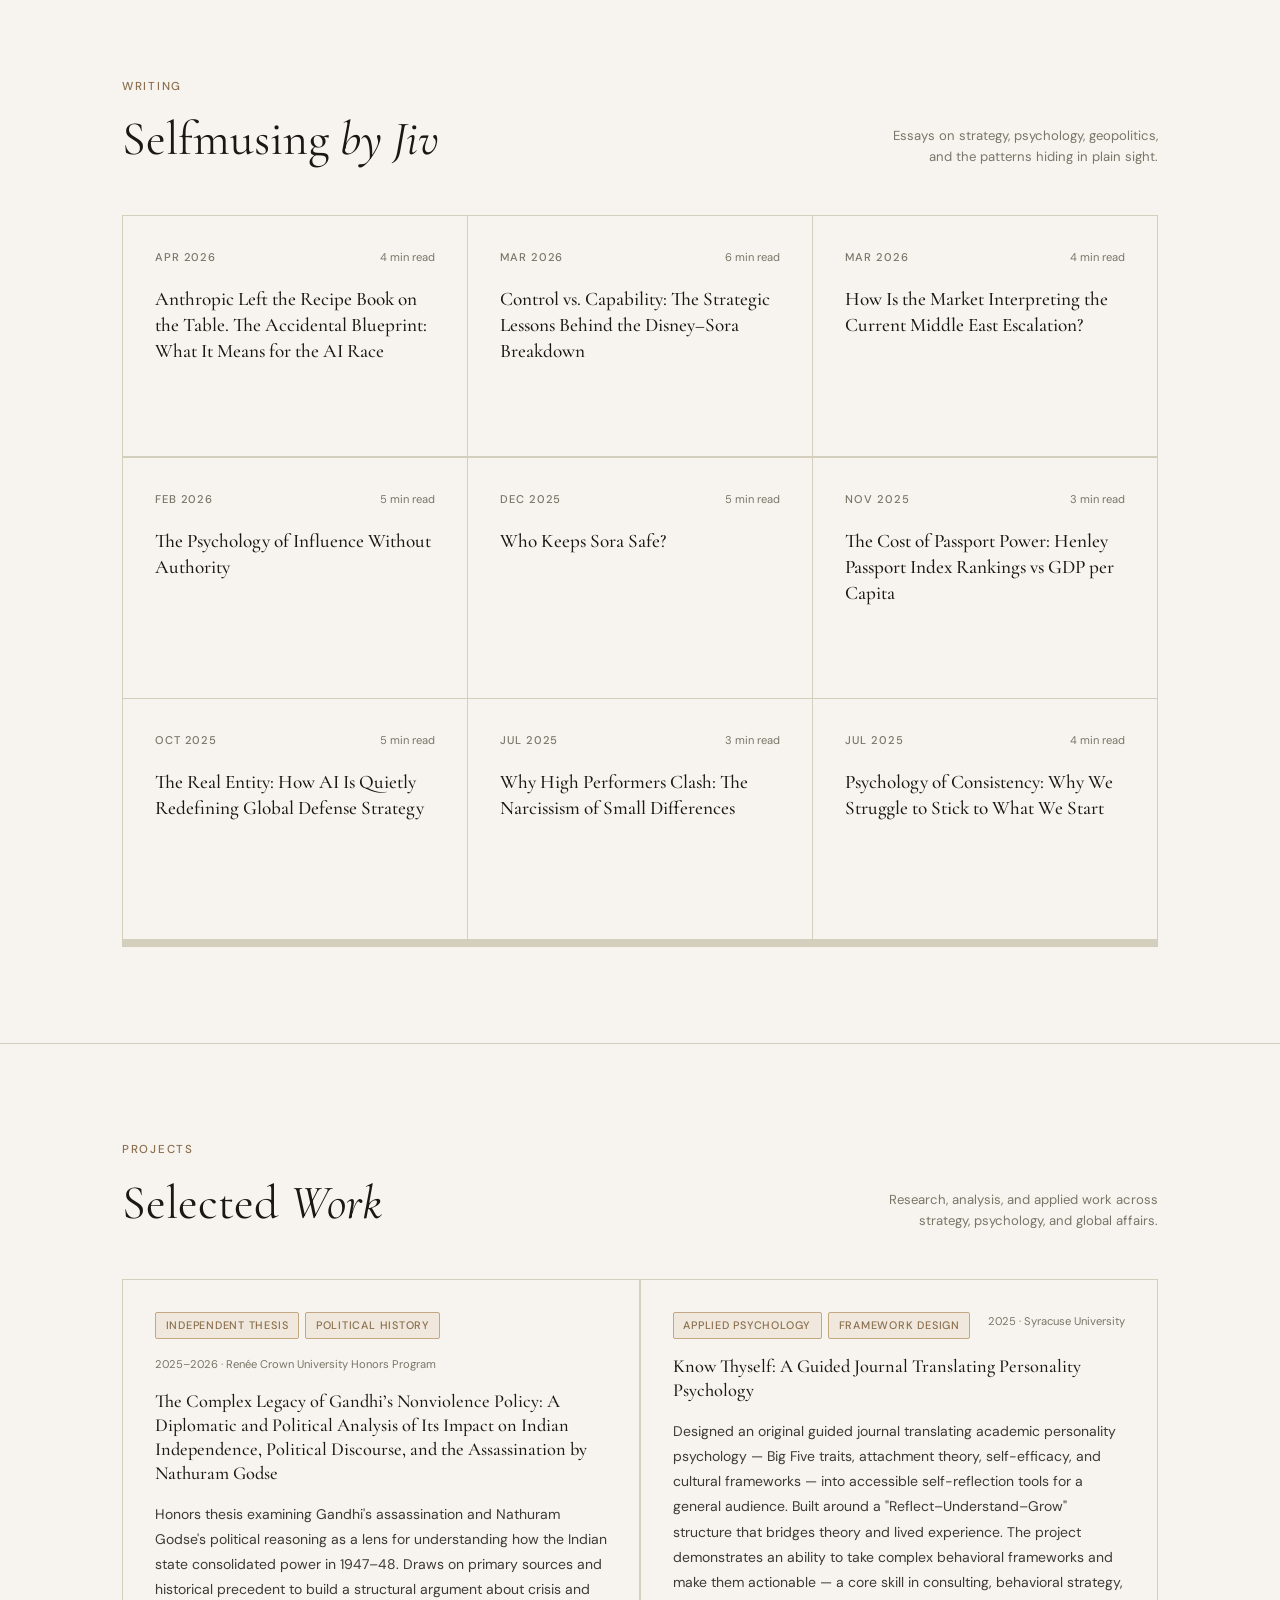
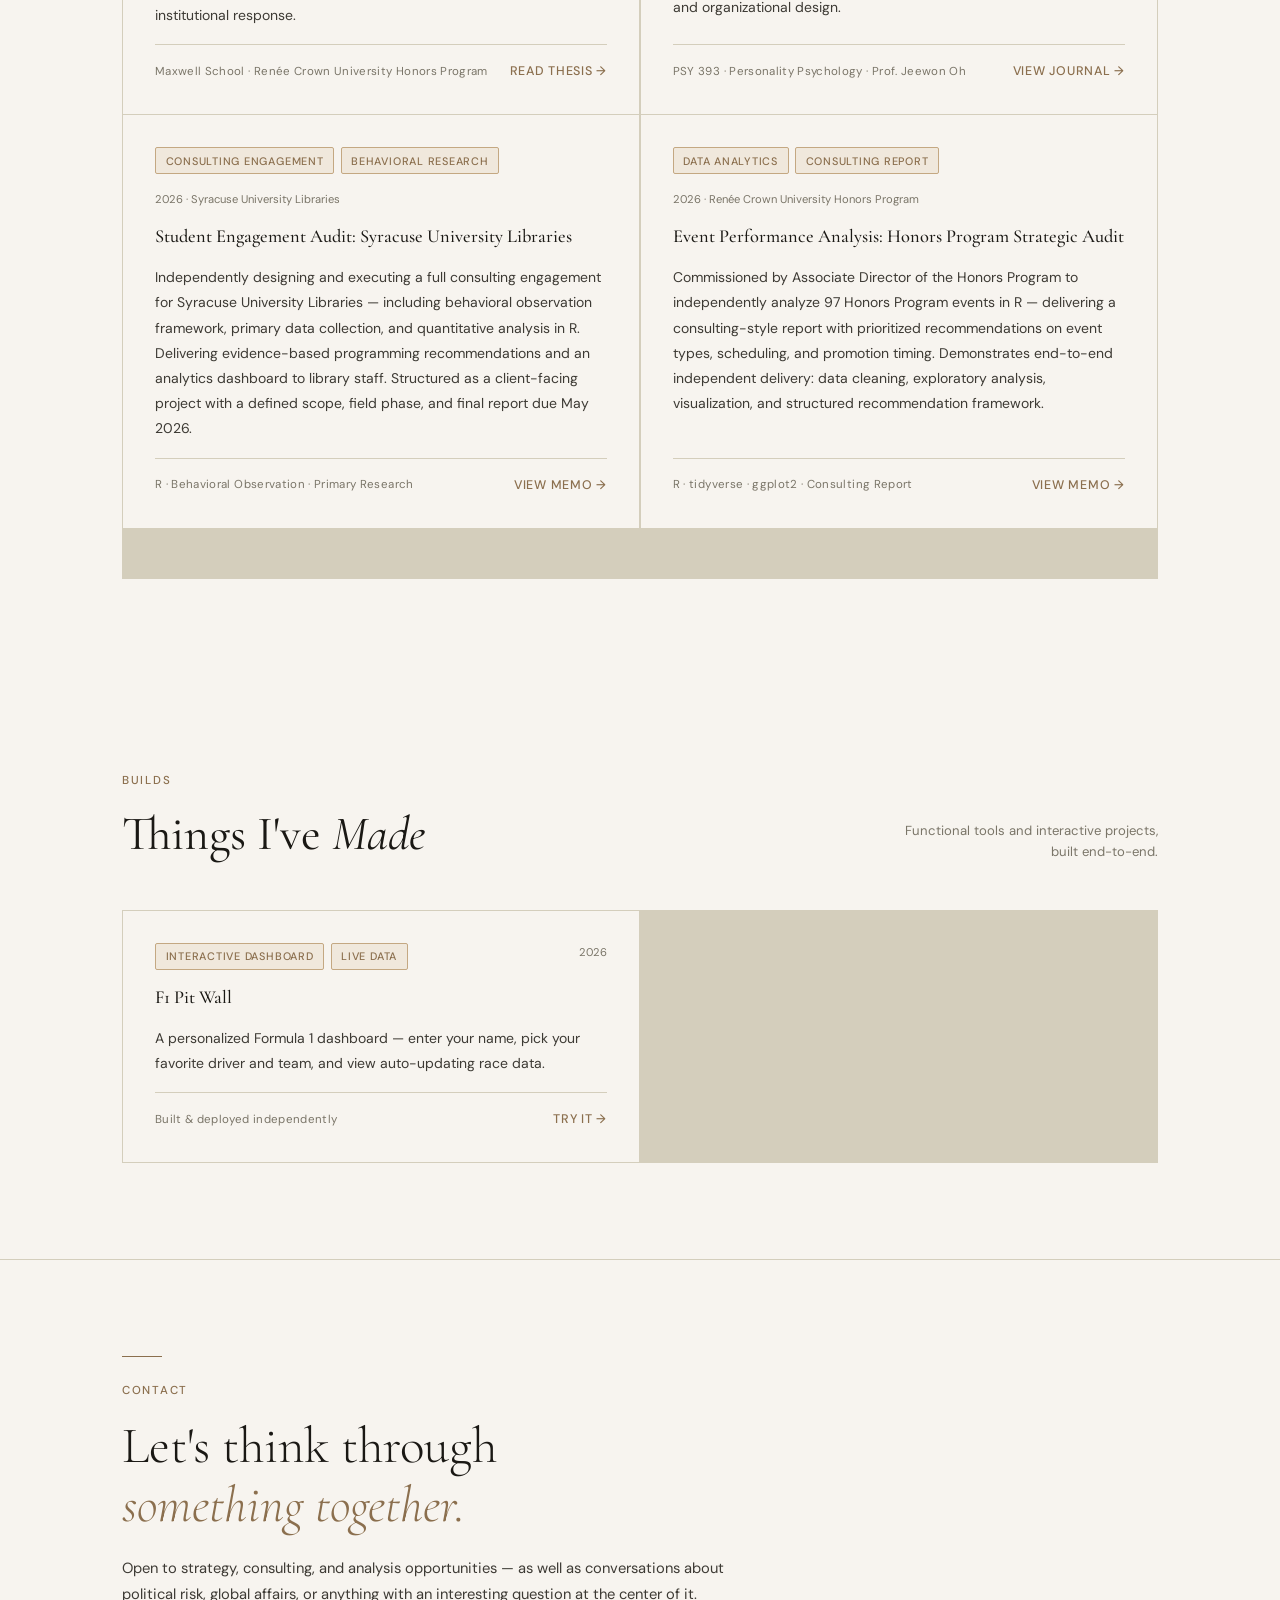
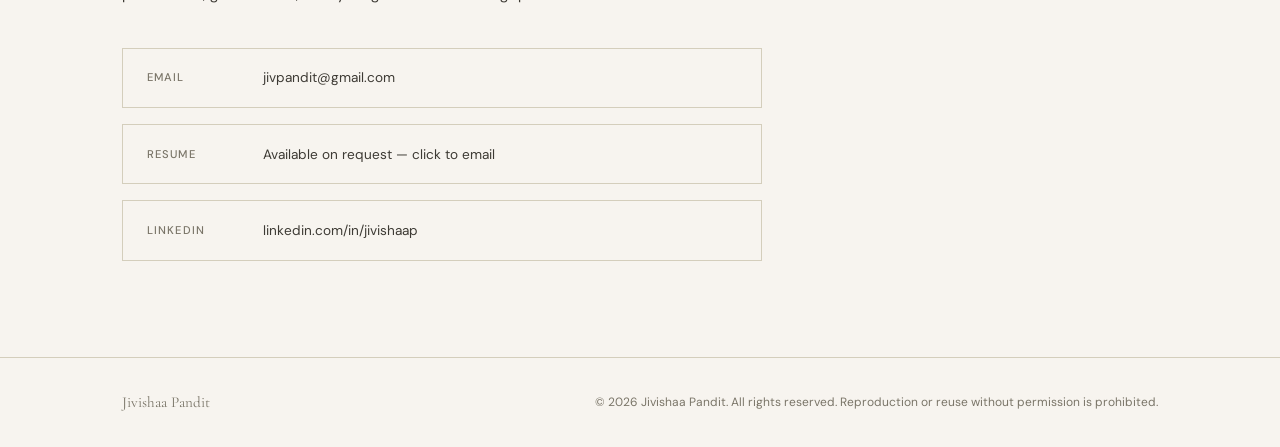
==== commit debbaaab: "Update index.html" ====
--- a/index.html
+++ b/index.html
@@ -33,7 +33,7 @@
         Jivishaa<br /><em>Pandit</em>
       </h1>
       <p class="hero-descriptor fade-up" data-delay="160">
-        Trained in behavioral analysis, organizational decision-making, and data-driven problem solving. Interested in how institutions respond to pressure, and what that reveals about the systems underneath.
+        I help organizations make better decisions under pressure — combining behavioral data, quantitative analysis, and a systems view of risk to figure out why things break and what to do about it.
       </p>
       <div class="hero-tags fade-up" data-delay="220">
         <span class="tag">Strategy Consulting</span>
@@ -63,13 +63,13 @@
         </div>
         <div class="about-body fade-up">
           <p>
-            I'm a recent graduate of Syracuse University's Maxwell School of Citizenship and Public Affairs, with a degree in International Relations and minors in Psychology and Applied Data Analytics — part of the Renée Crown University Honors Program.
+            I'm currently pursuing a STEM-designated MA in Industrial-Organizational Psychology at NYU — the applied science of how people, teams, and organizations perform, make decisions, and respond to change. In practice, that means I work at the intersection of behavioral data and organizational strategy: using quantitative methods to understand why teams underperform, how decisions break down under pressure, and what leading companies do differently.
           </p>
           <p>
-            My work sits at the intersection of behavioral theory, organizational dynamics, and quantitative analysis. I'm drawn to questions that conventional frameworks leave partially answered: why do high-performing institutions fail under pressure, how do decision-makers respond when incentives and information conflict, and what historical precedents reveal about systemic risk.
+            I came into this with a foundation built at Syracuse University's Maxwell School, where I graduated Magna Cum Laude with a degree in International Relations and minors in Psychology and Applied Data Analytics, as part of the Renée Crown University Honors Program. That combination — analytical rigor, behavioral science, and a global policy lens — is what draws me to consulting and analytics: problems that require both structured frameworks and an understanding of the people inside the system.
           </p>
           <p>
-            My honors thesis examines Gandhi's assassination and Godse's political reasoning as a lens for understanding how the Indian state consolidated power in 1947–48 — an argument about how crisis accelerates institutional change rather than disrupting it.
+            My honors thesis applied this lens to a historical case: I examined Gandhi's assassination and Godse's political reasoning to explain how the Indian state consolidated power in 1947–48, arguing that crisis accelerates institutional change rather than disrupting it.
           </p>
           <div class="about-meta">
             <div class="meta-item">
@@ -78,7 +78,7 @@
             </div>
             <div class="meta-item">
               <span class="meta-key">Focus</span>
-              <span class="meta-val">Strategy, Consulting, Global Risk</span>
+              <span class="meta-val">Management Consulting · People Analytics · Strategy</span>
             </div>
             <div class="meta-item">
               <span class="meta-key">Resume</span>
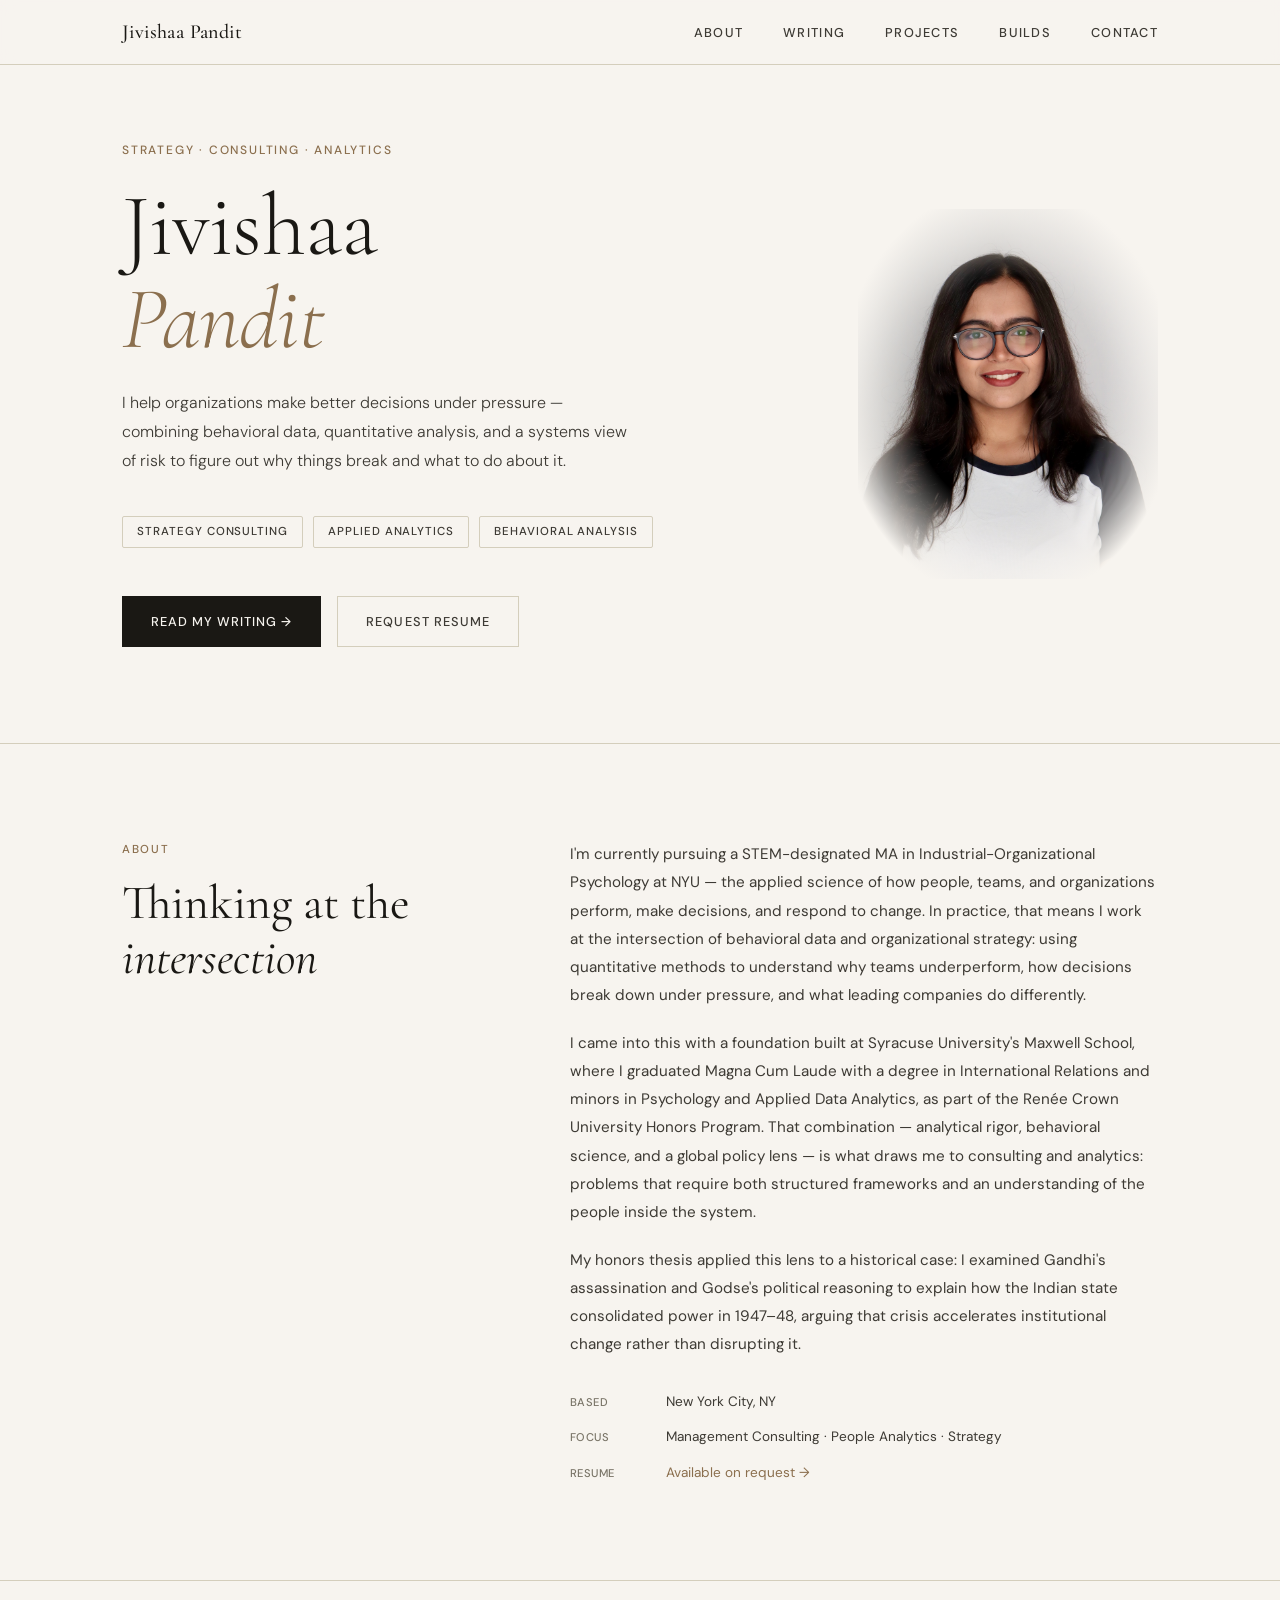
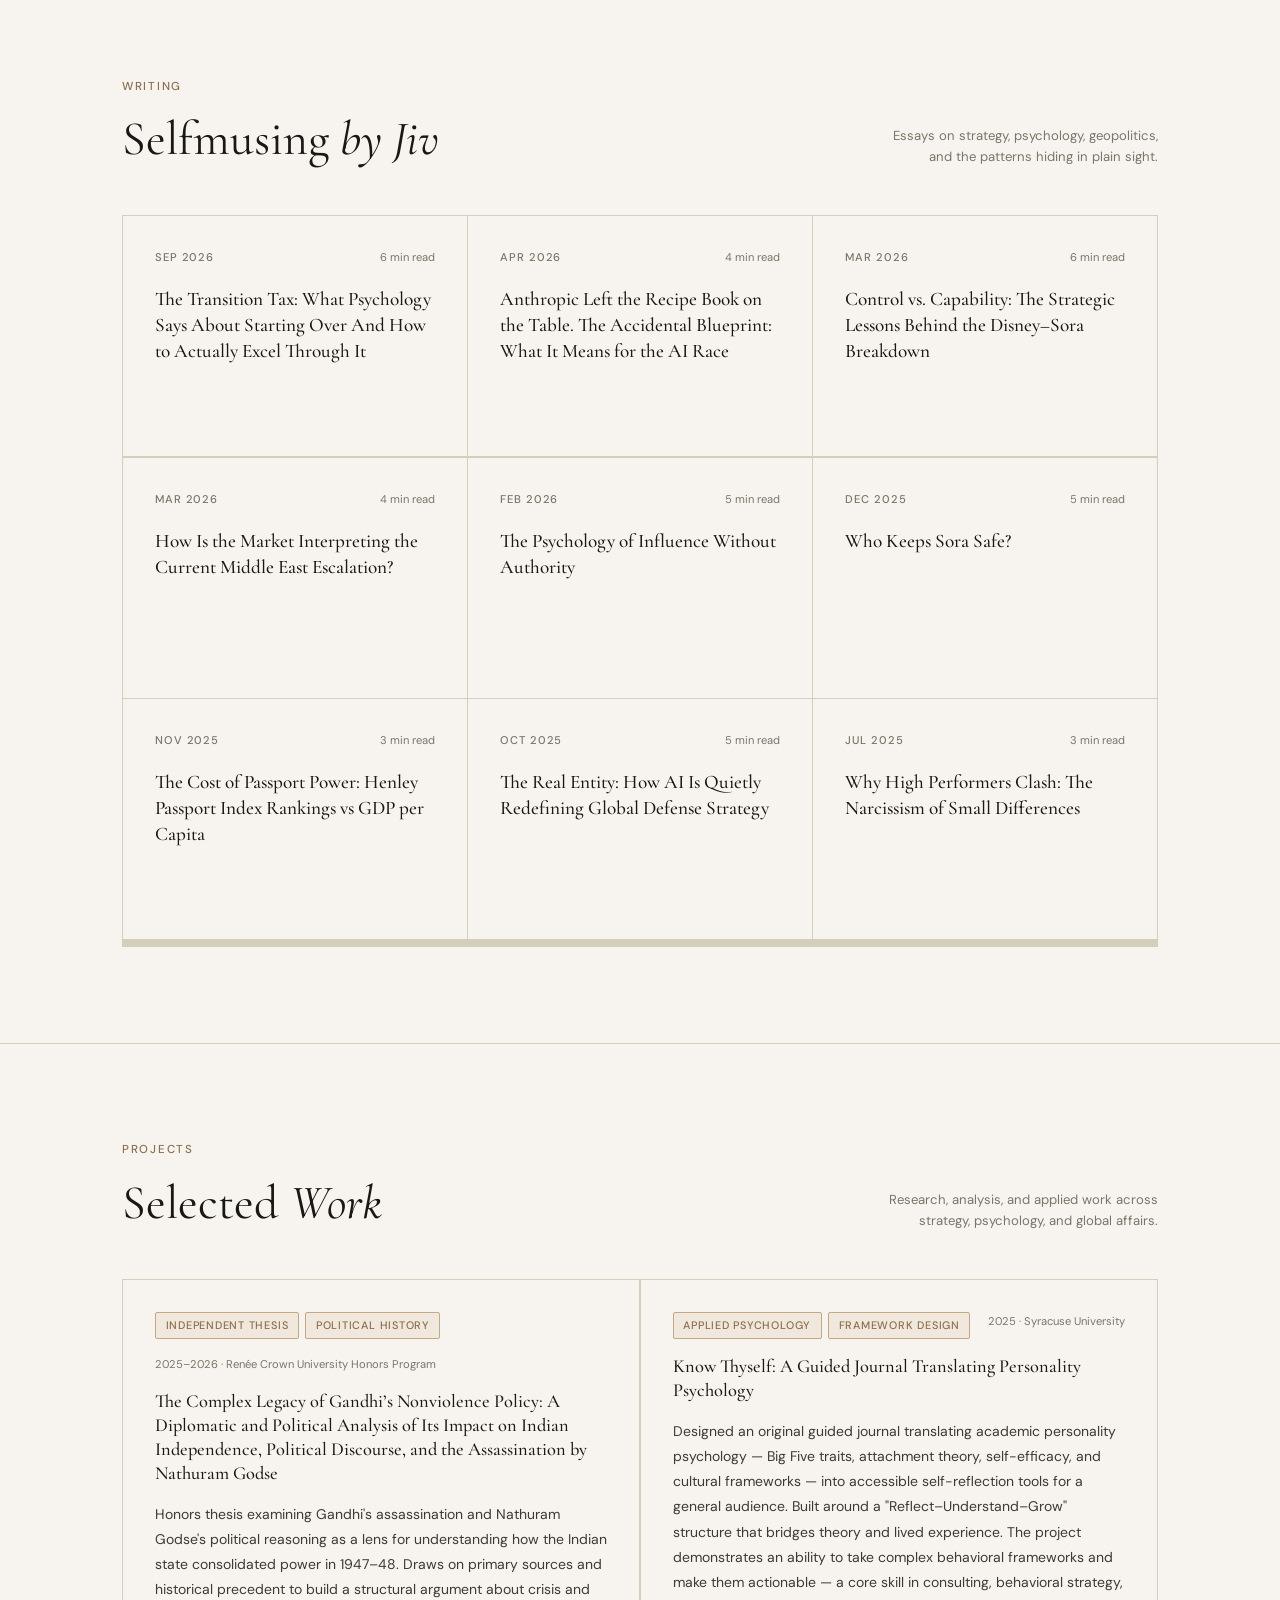
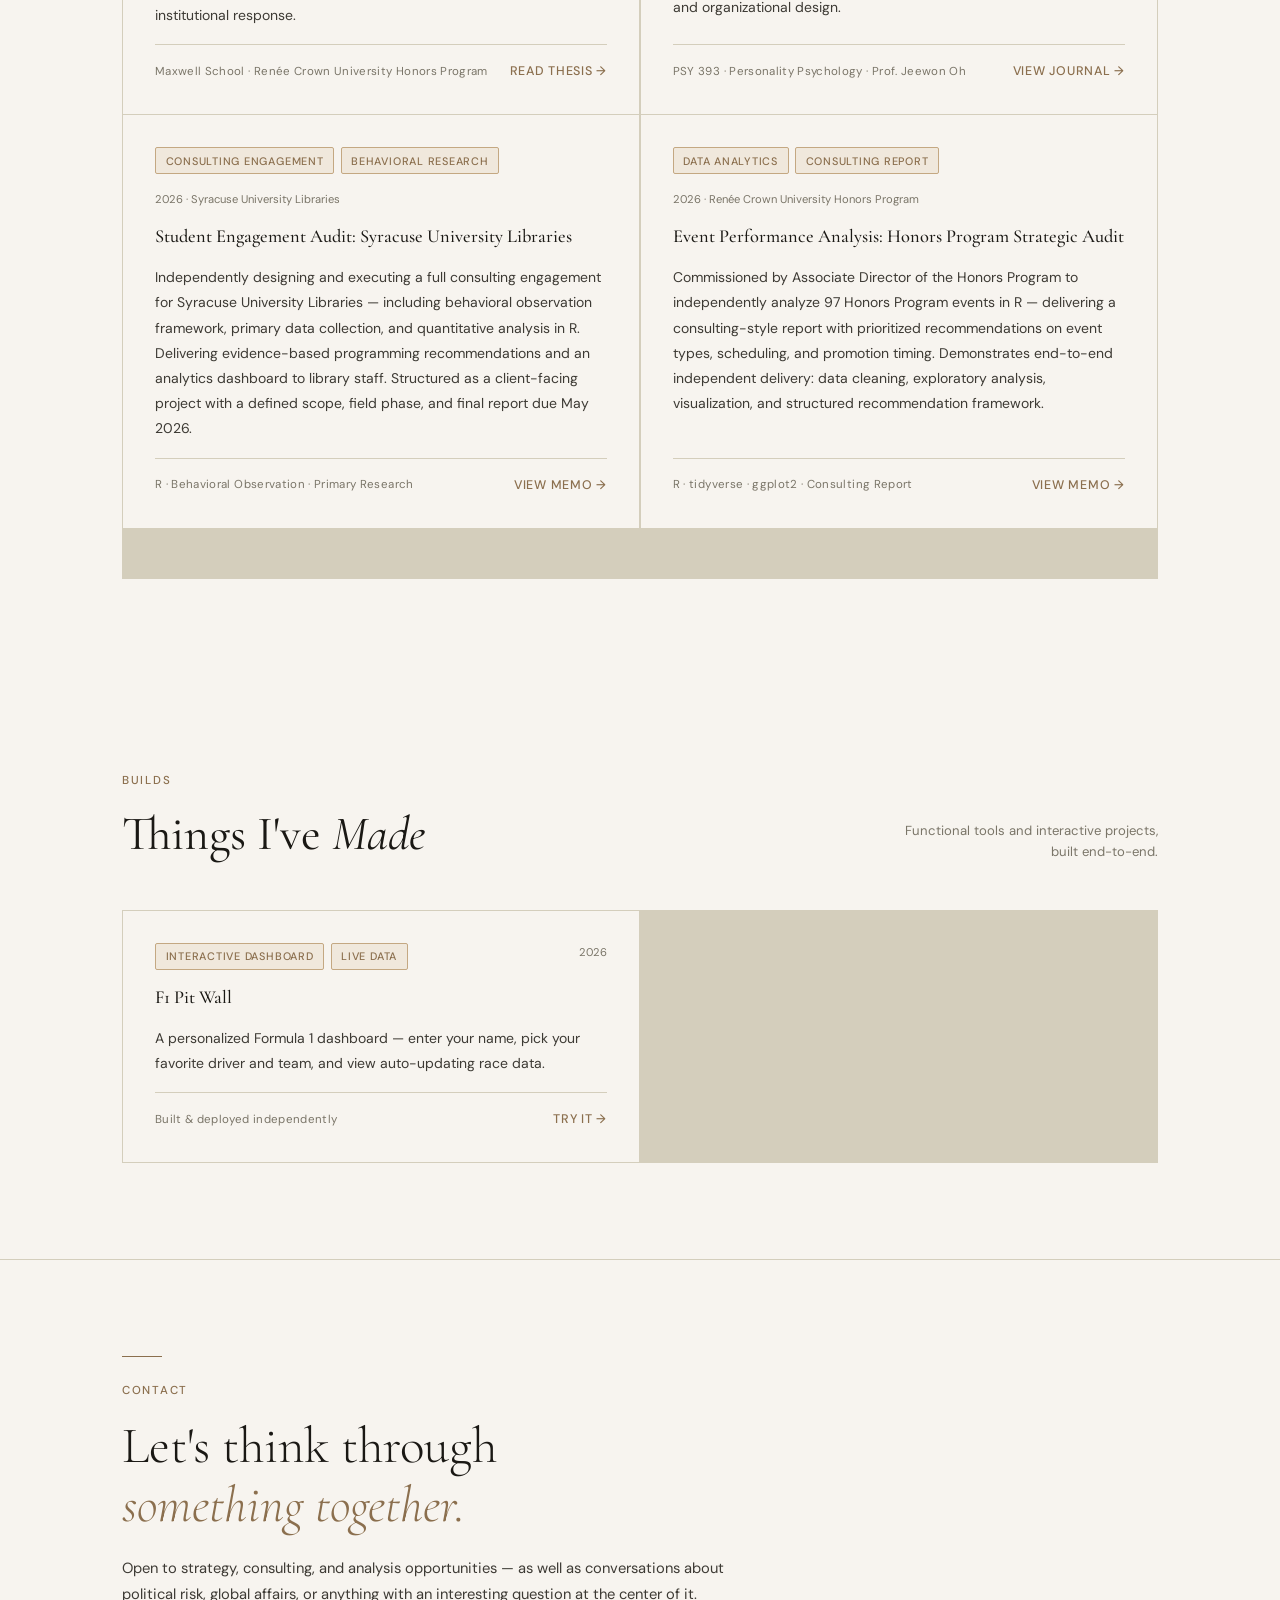
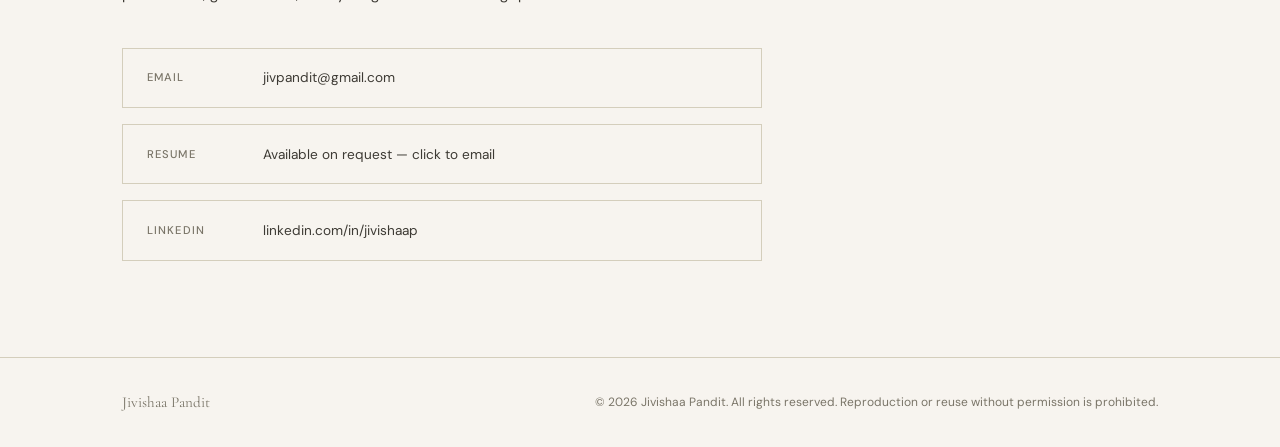
==== commit 56323591: "Update index.html" ====
--- a/index.html
+++ b/index.html
@@ -106,6 +106,15 @@
       <!-- EQUAL-SIZE CARD GRID — ADD NEW POSTS HERE -->
       <div class="posts-grid-scroll">
       <div class="posts-grid">
+
+        <a class="post-card" href="transition-post.html">
+          <div class="post-card-meta">
+            <span class="post-date">Sep 2026</span>
+            <span class="post-read-time">6 min read</span>
+          </div>
+          <h3 class="post-title">The Transition Tax: What Psychology Says About Starting Over And How to Actually Excel Through It</h3>
+          <span class="post-arrow">→</span>
+        </a>
         
         <a class="post-card" href="anthropic-accidental-blueprint.html">
           <div class="post-card-meta">
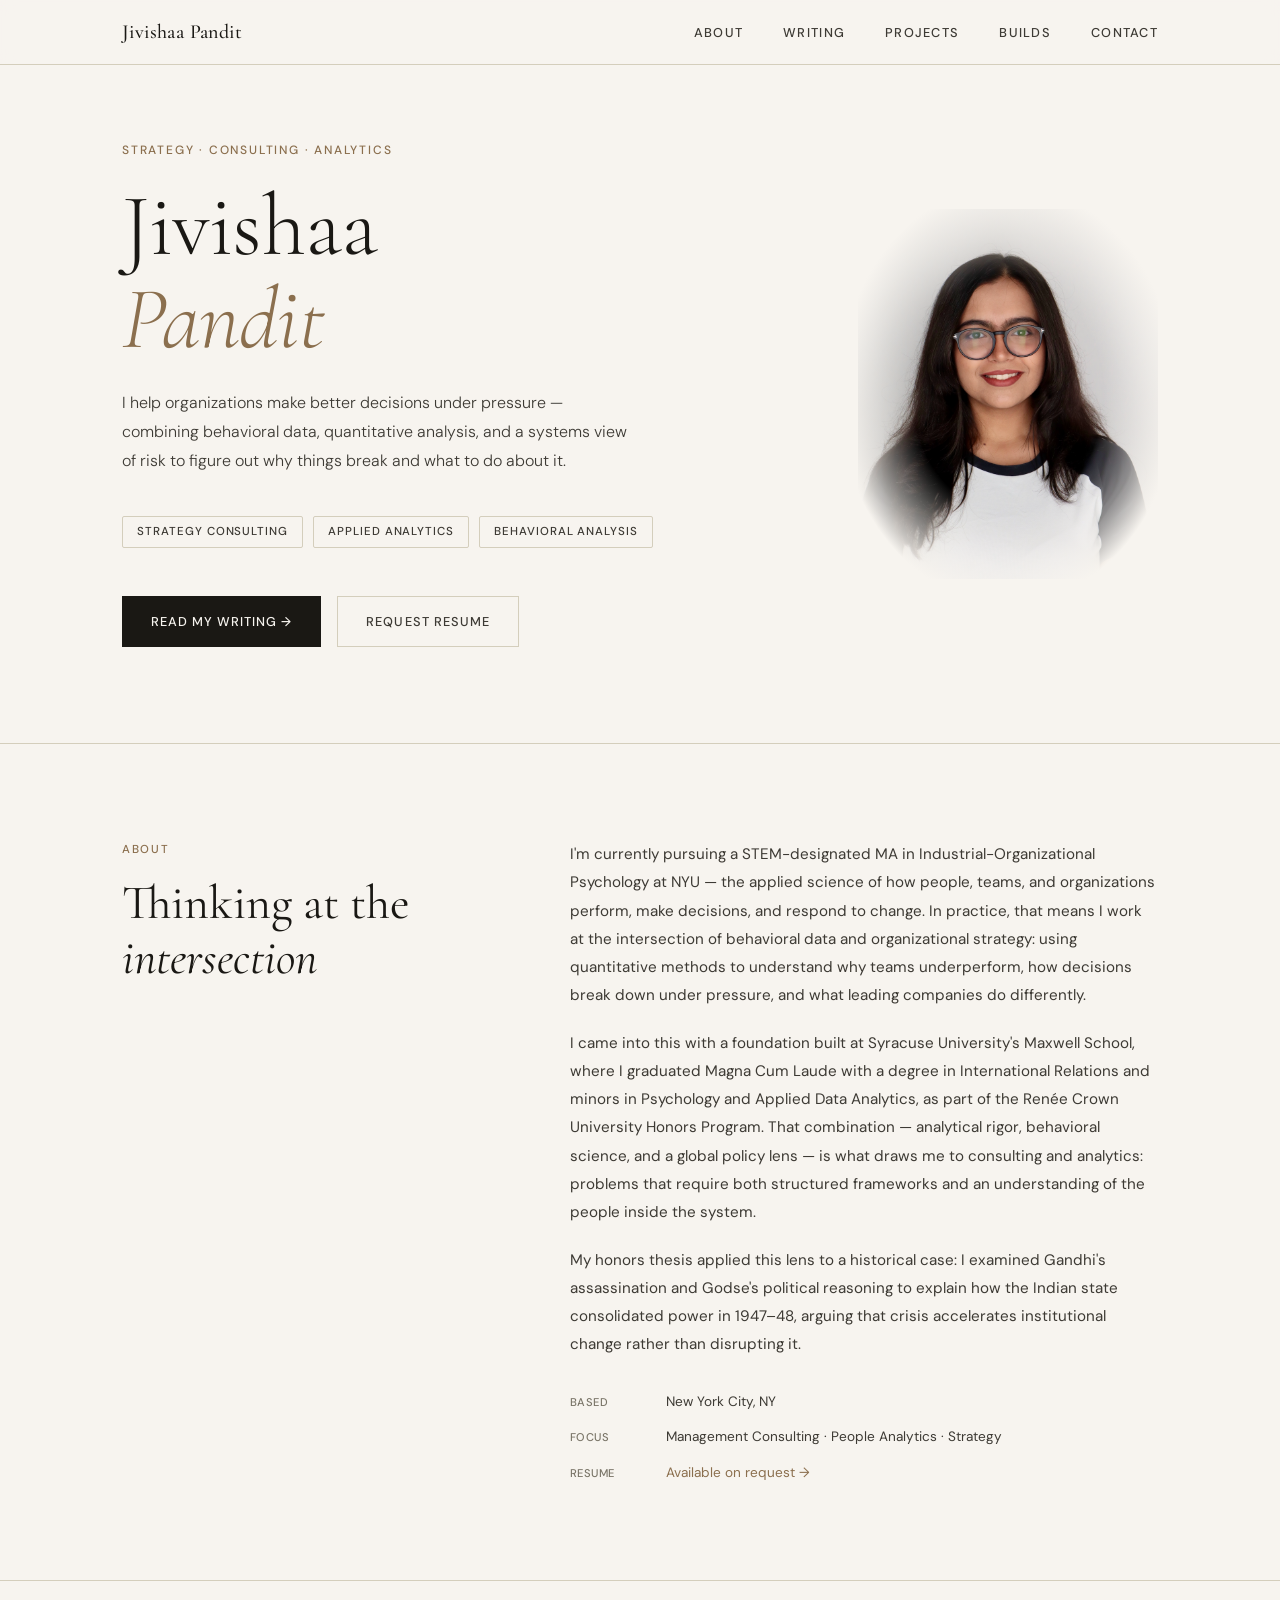
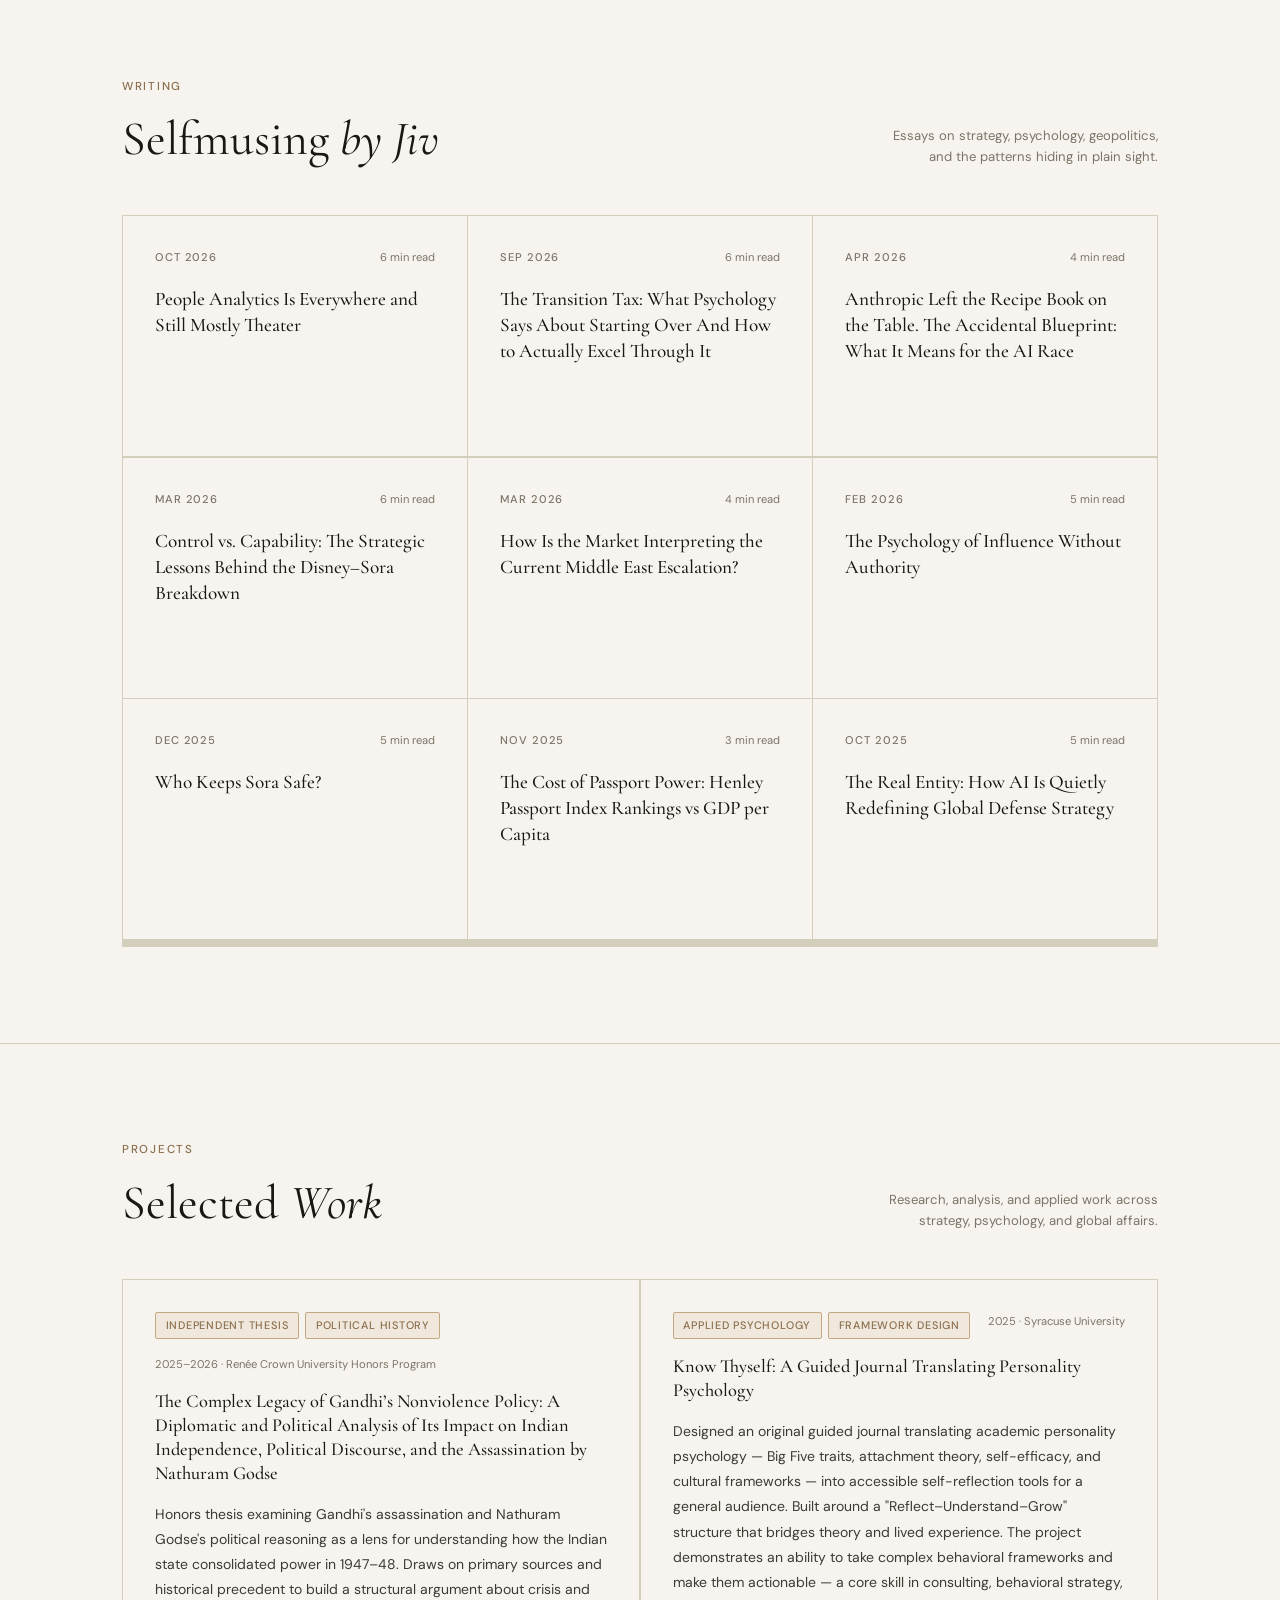
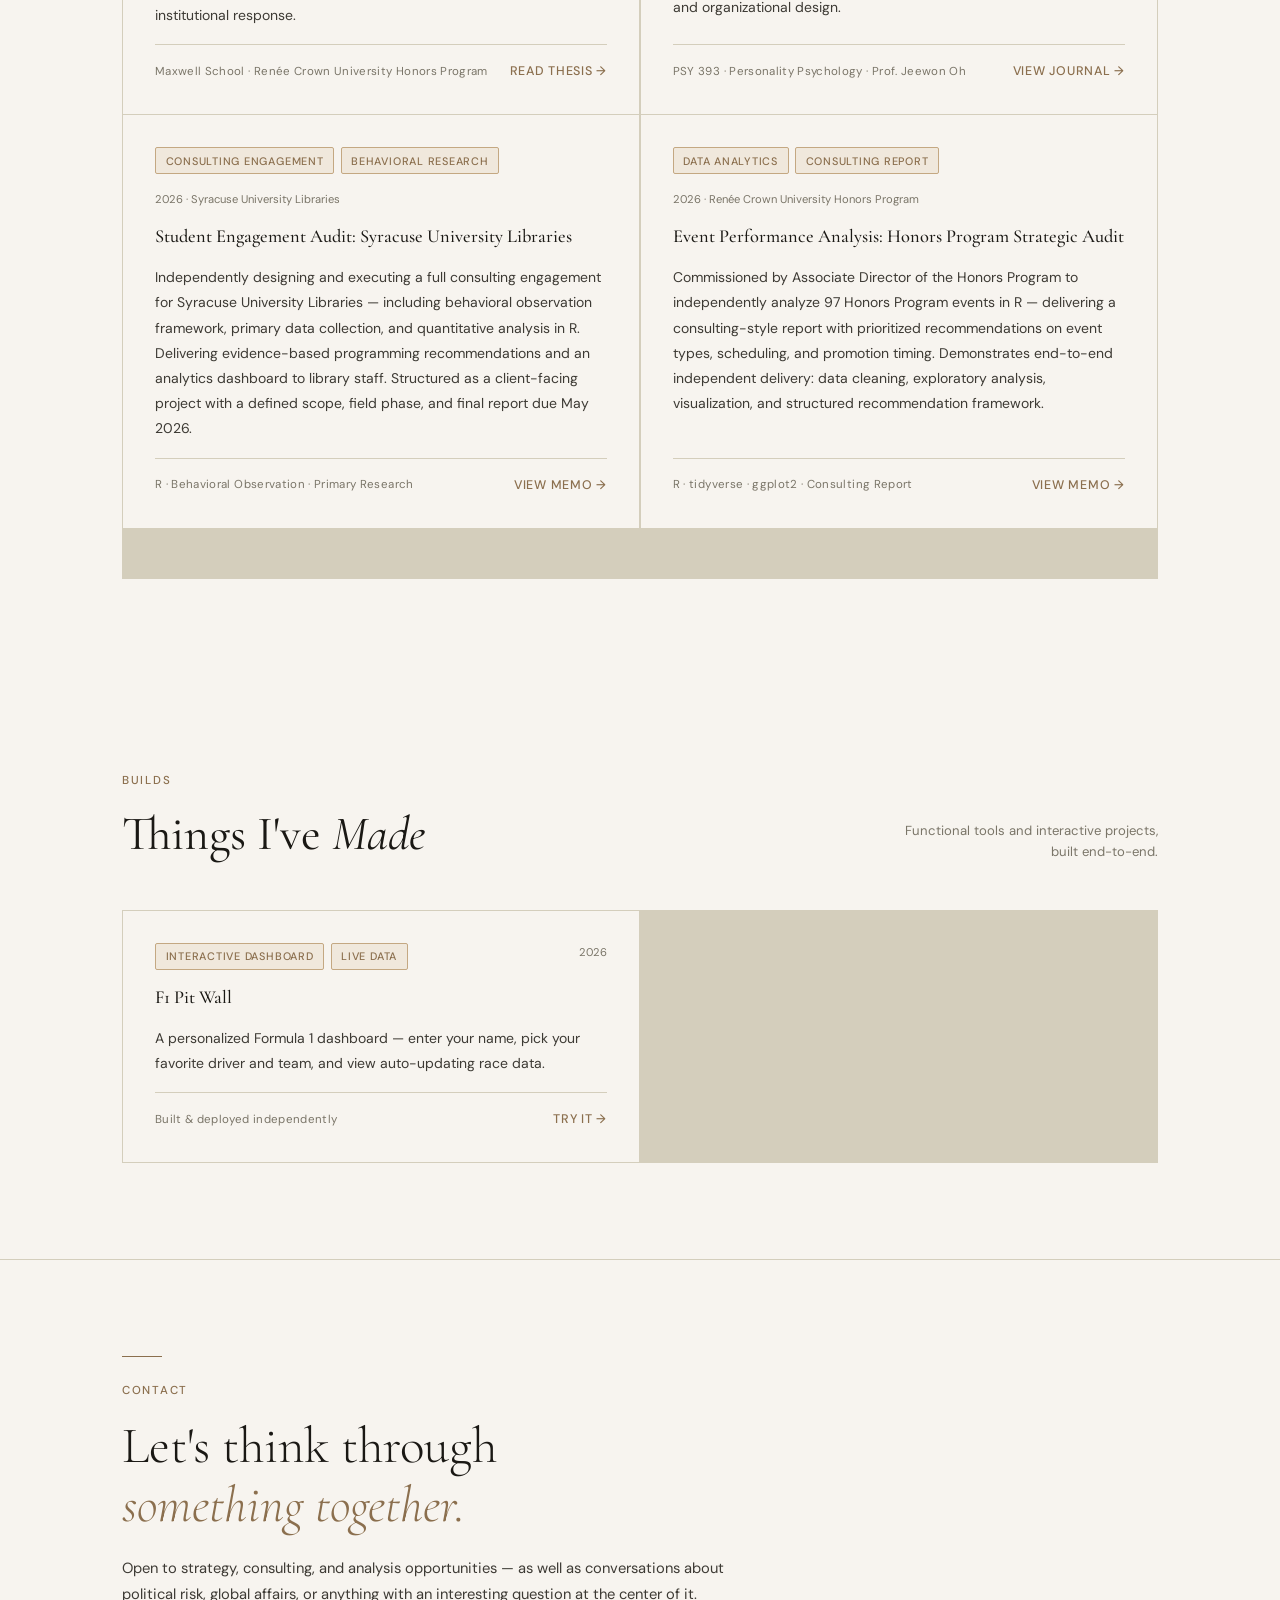
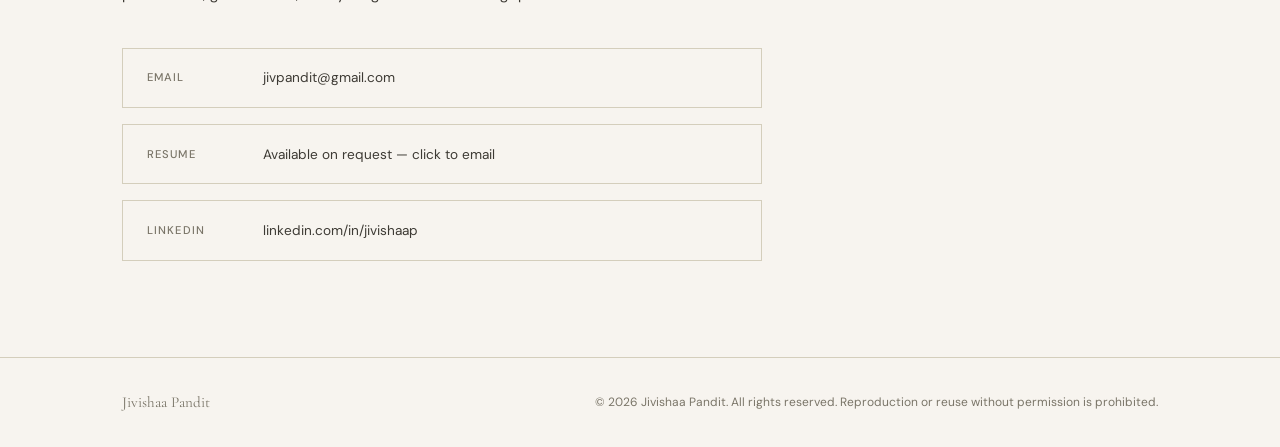
==== commit 8427eb09: "Update index.html" ====
--- a/index.html
+++ b/index.html
@@ -107,6 +107,15 @@
       <div class="posts-grid-scroll">
       <div class="posts-grid">
 
+        <a class="post-card" href="people-analytics-theater.html">
+          <div class="post-card-meta">
+            <span class="post-date">Oct 2026</span>
+            <span class="post-read-time">6 min read</span>
+          </div>
+          <h3 class="post-title">People Analytics Is Everywhere and Still Mostly Theater</h3>
+          <span class="post-arrow">→</span>
+        </a>
+        
         <a class="post-card" href="transition-post.html">
           <div class="post-card-meta">
             <span class="post-date">Sep 2026</span>
